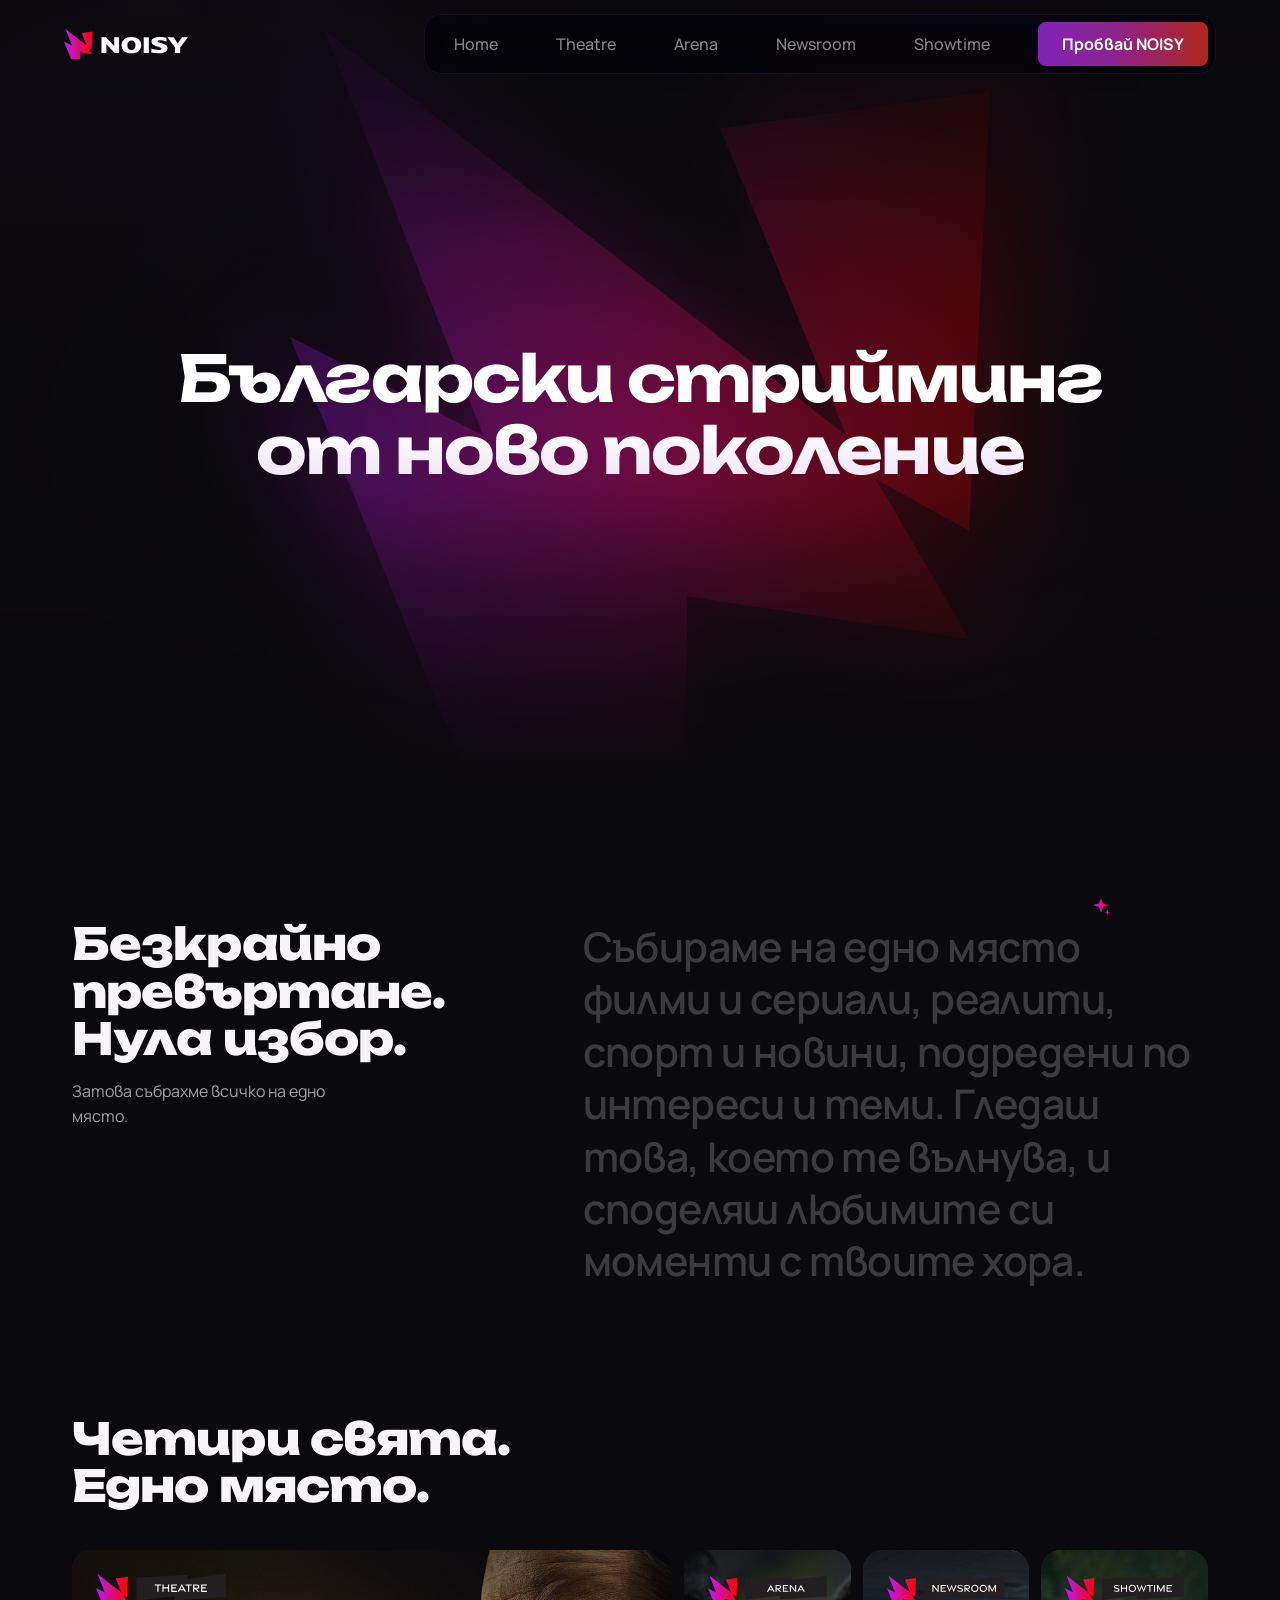
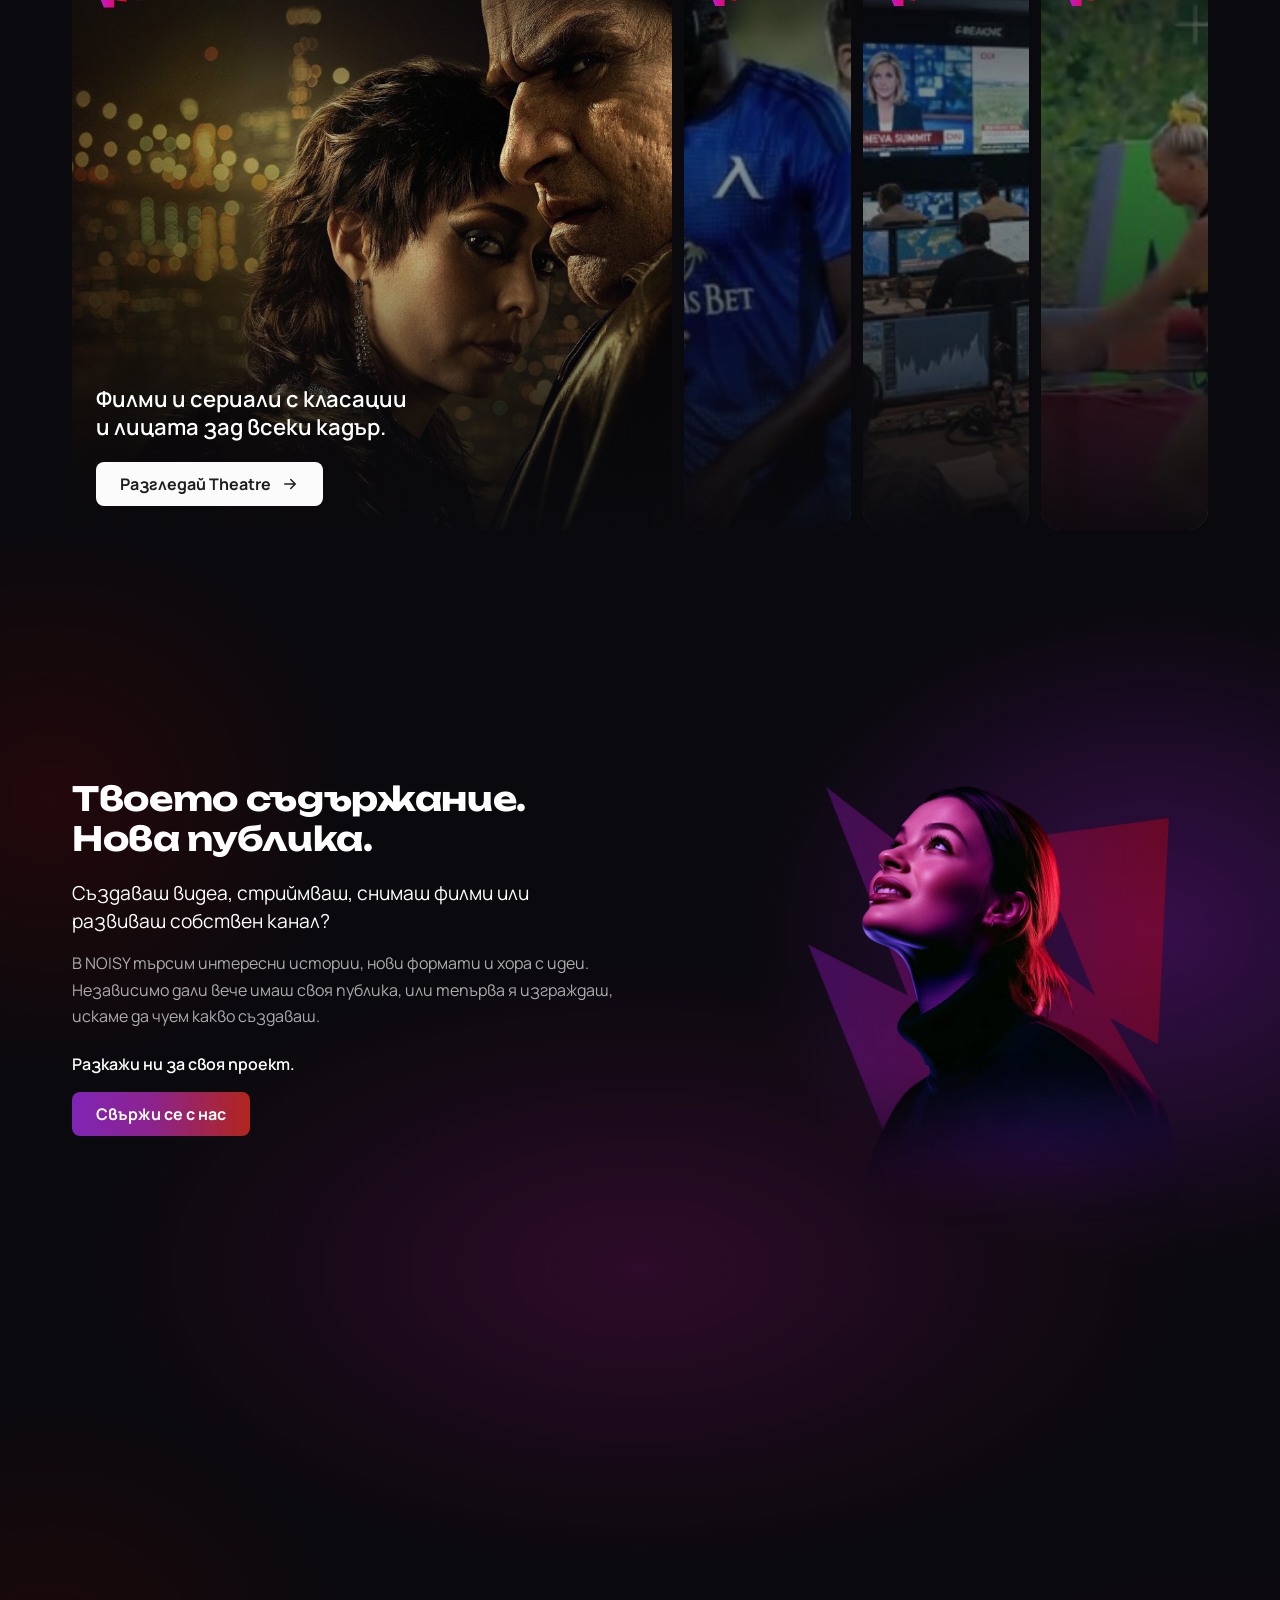
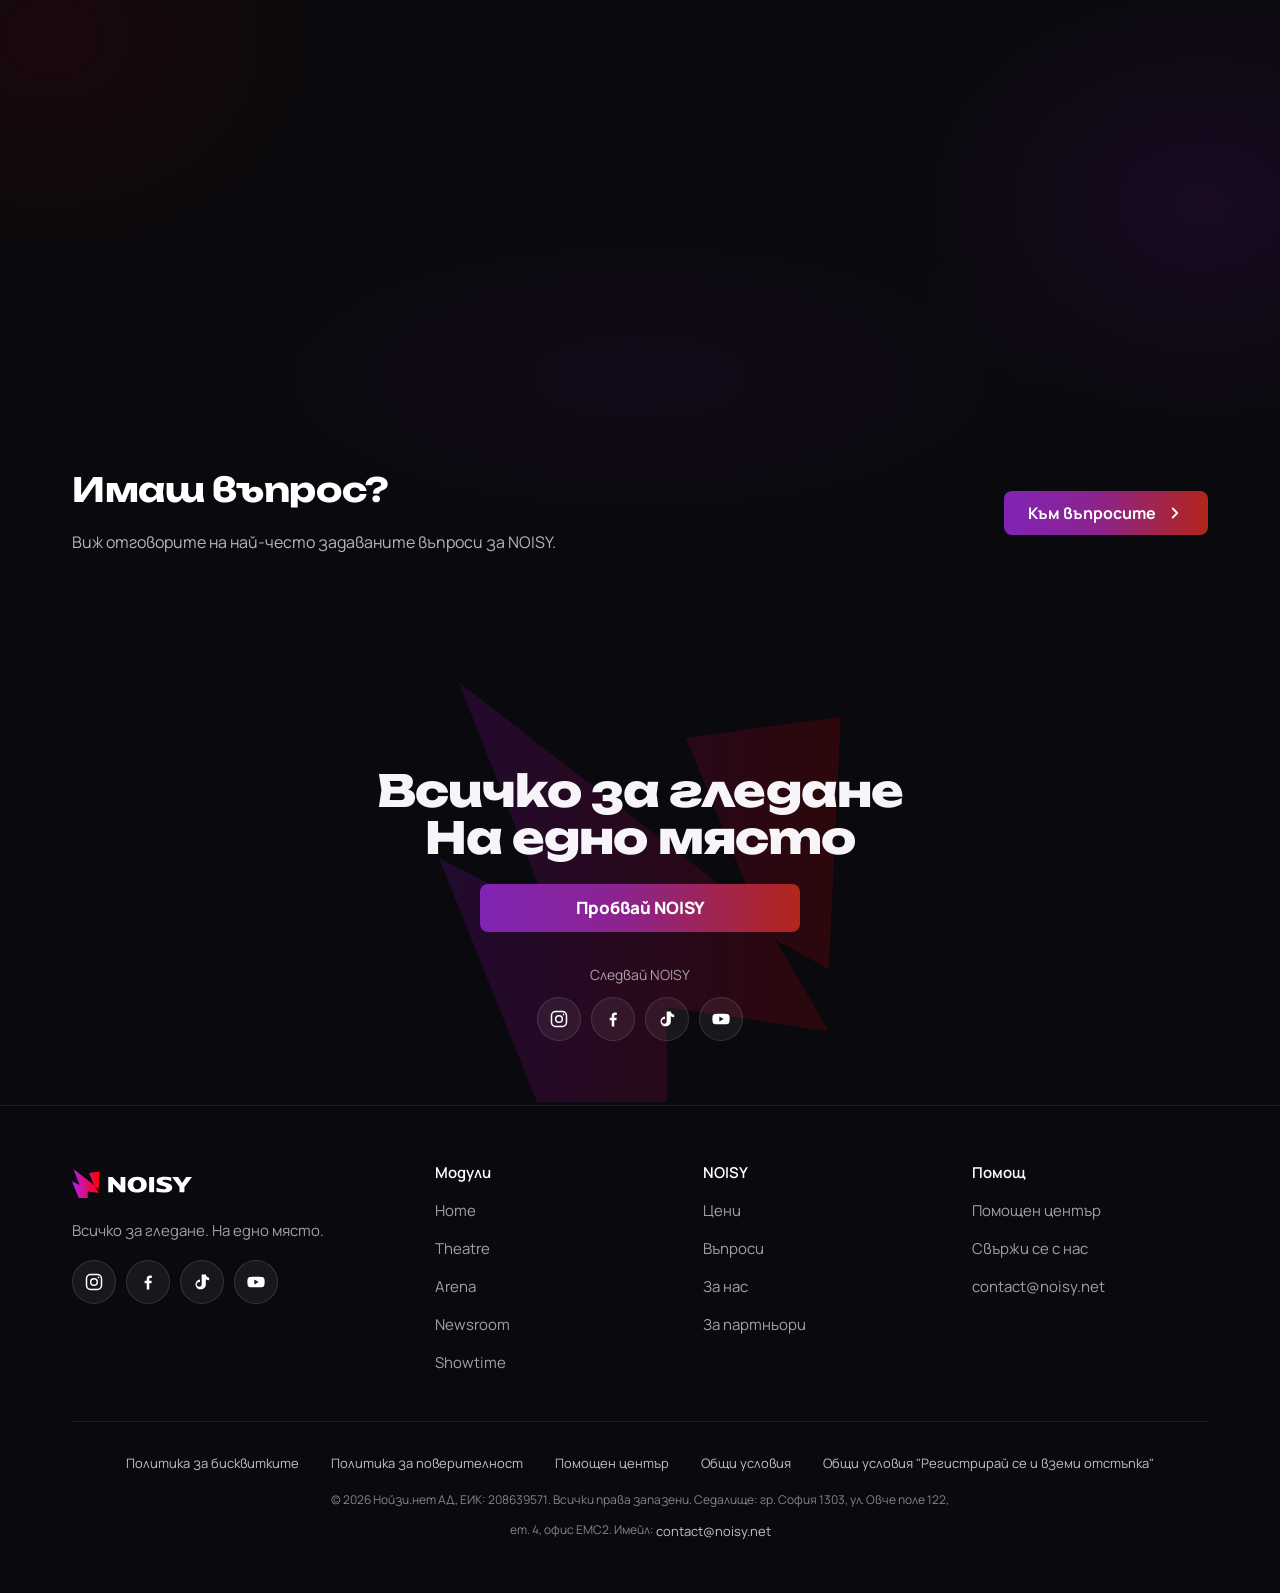
==== about.html @ cf5d12a0 "NOISY v28" ====
<!doctype html>
<html lang="bg">
<head><script>/* ако браузърът не пуска H.264 (напр. Chromium), видеата се зареждат като WebM */(function(){var t=document.createElement('video');if(t.canPlayType('video/mp4; codecs="avc1.42E01E"'))return;var sw=function(u){return typeof u=='string'?u.replace(/\.mp4(\?|#|$)/,'.webm$1'):u};var P=HTMLMediaElement.prototype,d=Object.getOwnPropertyDescriptor(P,'src');Object.defineProperty(P,'src',{get:d.get,set:function(u){d.set.call(this,sw(u))},configurable:true});var sa=Element.prototype.setAttribute;P.setAttribute=function(n,v){return sa.call(this,n,n==='src'?sw(v):v)};function fix(){[].forEach.call(document.querySelectorAll('video[src],video source[src]'),function(x){var s=x.getAttribute('src');if(/\.mp4/.test(s)){sa.call(x,'src',sw(s));var v=x.closest?x.closest('video'):x;if(v){v.load();if(v.autoplay){var p=v.play();if(p&&p.catch)p.catch(function(){})}}}})}document.addEventListener('DOMContentLoaded',fix)})();</script>
<meta charset="utf-8">
<meta name="viewport" content="width=device-width, initial-scale=1, viewport-fit=cover">
<title>За нас · NOISY</title>
<meta name="description" content="NOISY е български стрийминг от ново поколение: филми и сериали, реалити, спорт и новини на едно място.">
<meta name="theme-color" content="#0A090D"><meta name="robots" content="noindex,nofollow">
<meta property="og:title" content="За NOISY"><meta property="og:description" content="Български стрийминг от ново поколение."><meta property="og:image" content="vid/kap.jpg">
<link rel="icon" type="image/svg+xml" href="assets/symbol.svg">
<link rel="preconnect" href="https://fonts.googleapis.com"><link rel="preconnect" href="https://fonts.gstatic.com" crossorigin>
<link href="https://fonts.googleapis.com/css2?family=Manrope:wght@400;500;600;700;800&family=Unbounded:wght@400;500;600;700;800&display=swap" rel="stylesheet">
<link rel="preload" as="image" href="img/hero-bg.jpg">
<link rel="stylesheet" href="site23.css?v=1"><link rel="stylesheet" href="v12.css"><link rel="stylesheet" href="v13.css"><link rel="stylesheet" href="v14.css"><link rel="stylesheet" href="v15.css"><link rel="stylesheet" href="v19.css?v=15"><link rel="stylesheet" href="brand.css?v=18"><link rel="stylesheet" href="v21.css?v=7"><link rel="stylesheet" href="v22.css?v=11"><link rel="stylesheet" href="v23.css?v=24"><link rel="stylesheet" href="about23.css?v=11"><link rel="stylesheet" href="about-flow.css?v=27">
</head>
<body class="clean za">
<script>document.documentElement.classList.add("nonotes")</script>
<div class="progress" id="prog"></div>
<header class="hdr" id="hdr"><div class="w"><a class="logo" href="index.html" aria-label="NOISY"><img src="assets/logo.svg" alt="NOISY" width="100" height="24"></a><nav class="pnav" aria-label="Модули"><a href="index.html">Home</a><a href="theatre.html">Theatre</a><a href="arena.html">Arena</a><a href="f/f-newsroom.html">Newsroom</a><a href="f/f-showtime.html">Showtime</a><a class="btn btn-p pcta" href="index.html#ceni" data-su="">Пробвай NOISY</a></nav><span class="sp"></span><a class="login" href="#">Вход</a><a class="btn btn-p cta" href="index.html#ceni" data-su="">Пробвай NOISY</a></div></header>

<main>
<!-- ===== хиро ===== -->
<section class="za-hero" id="abHero">
 <div class="za-bg" id="abBg" aria-hidden="true"></div>
 <div class="w"><h1 class="za-in">Български стрийминг <br class="za-br">от ново поколение</h1></div>
</section>


<!-- ===== обяснението: болката и решението, после мисията ===== -->
<section class="za-sec za-ex" aria-labelledby="abEx">
 <div class="w">
  <div class="za-top ap"><h2 class="h2" id="abEx">Безкрайно превъртане.<br>Нула избор.</h2><p>Затова събрахме всичко на едно място.</p></div>
  <p class="za-mis-p" id="abMis">Събираме на едно място филми и сериали, реалити, спорт и новини, подредени по интереси и теми. Гледаш това, което те вълнува, и споделяш любимите си моменти с твоите хора.</p>
 </div>
</section>

<!-- ===== четирите свята ===== -->
<section class="za-sec" aria-labelledby="abW">
 <div class="w">
  <div class="za-top ap"><h2 class="h2" id="abW">Четири свята.<br>Едно място.</h2></div>
  <div class="za-wp ap" id="abWp">
   <article class="za-p on"><img class="za-ph" src="img/the-penguin-back.jpg" alt="" loading="lazy" decoding="async"><img class="za-lg" src="assets/Theatre.svg" alt="Theatre" width="234" height="61"><div class="za-pc"><p>Филми и сериали с класации и лицата зад всеки кадър.</p><a class="za-more" href="theatre.html">Разгледай Theatre<span class="za-go"><svg viewBox="0 0 24 24" aria-hidden="true"><path d="M5 12h14M13 6l6 6-6 6"/></svg></span></a></div></article>
   <article class="za-p"><img class="za-ph" src="img/levski-goal.jpg" alt="" loading="lazy" decoding="async"><img class="za-lg" src="assets/Arena.svg" alt="Arena" width="234" height="61"><div class="za-pc"><p>Спорт със статистики на живо, направо в плейъра.</p><a class="za-more" href="arena.html">Разгледай Arena<span class="za-go"><svg viewBox="0 0 24 24" aria-hidden="true"><path d="M5 12h14M13 6l6 6-6 6"/></svg></span></a></div></article>
   <article class="za-p"><img class="za-ph" src="img/nr-1.jpg" alt="" loading="lazy" decoding="async"><img class="za-lg" src="assets/Newsroom.svg" alt="Newsroom" width="234" height="61"><div class="za-pc"><p>Новините на деня в кратки клипове и публицистика по теми.</p><a class="za-more" href="f/f-newsroom.html">Разгледай Newsroom<span class="za-go"><svg viewBox="0 0 24 24" aria-hidden="true"><path d="M5 12h14M13 6l6 6-6 6"/></svg></span></a></div></article>
   <article class="za-p"><img class="za-ph" src="vid/kap.jpg" alt="" loading="lazy" decoding="async"><img class="za-lg" src="assets/Showtime.svg" alt="Showtime" width="234" height="61"><div class="za-pc"><p>Реалити предавания с акцентите от участниците.</p><a class="za-more" href="f/f-showtime.html">Разгледай Showtime<span class="za-go"><svg viewBox="0 0 24 24" aria-hidden="true"><path d="M5 12h14M13 6l6 6-6 6"/></svg></span></a></div></article>
  </div>
 </div>
</section>

<div class="za-flow">
<section class="za-creator" aria-labelledby="abCreator"><div class="w za-creator-in"><div class="za-creator-copy"><h2 id="abCreator" class="h2">Твоето съдържание. Нова публика.</h2><p>Създаваш видеа, стриймваш, снимаш филми или развиваш собствен канал?</p><p>В NOISY търсим интересни истории, нови формати и хора с идеи. Независимо дали вече имаш своя публика, или тепърва я изграждаш, искаме да чуем какво създаваш.</p><p>Разкажи ни за своя проект.</p><a class="za-creator-cta" href="mailto:contact@noisy.net">Свържи се с нас</a></div><div class="za-creator-art"><img src="img/about/creator-cutout.webp" alt="Портрет на жена с поглед нагоре в цветовете на NOISY" width="860" height="1260" loading="lazy"></div></div></section>

<section aria-labelledby="a7k" class="a7-tk">
<div class="w ap"><h2 id="a7k">NOISY използва технологиите на</h2><img alt="MediaHub, mediapress, Enetpulse" height="180" loading="lazy" src="img/about/tech.webp" width="960"/></div>
</section>

<section aria-labelledby="a7l" class="a7-lic">
<div class="a7-w a7-licg">
<div class="ap"><h2 id="a7l">Лицензирано съдържание</h2><p>Изцяло лицензирано съдържание от български и световни продуценти.</p></div>
<img alt="NOVA, bTV, БНТ, MediaZ, Warner Bros. Discovery, A1" class="ap" height="240" loading="lazy" src="img/about/licensed.webp" width="520"/>
</div>
</section>

<section aria-labelledby="about-questions" class="a7-questions"><div class="w"><div><h2 id="about-questions">Имаш въпрос?</h2><p>Виж отговорите на най-често задаваните въпроси за NOISY.</p></div><a class="a7-more" href="faq.html">Към въпросите<svg aria-hidden="true" viewbox="0 0 24 24"><path d="M9 6l6 6-6 6"></path></svg></a></div></section>

</div>
<section class="anchor">
  <div class="end ap za-end"><img class="sig" src="assets/symbol.svg" alt="" aria-hidden="true"><h2 class="h2">Всичко за гледане<br>На едно място</h2><a class="btn btn-p" href="#" data-su="">Пробвай NOISY</a><div class="end-soc"><span>Следвай NOISY</span><div class="f-soc" role="group" aria-label="NOISY в социалните мрежи"><a class="soc" data-social="instagram" href="#" target="_blank" rel="noopener" aria-label="NOISY в Instagram"><svg viewBox="0 0 24 24" fill="none" stroke="currentColor" stroke-width="1.8" aria-hidden="true"><rect x="3" y="3" width="18" height="18" rx="5"/><circle cx="12" cy="12" r="4"/><circle cx="17.5" cy="6.5" r="1" fill="currentColor" stroke="none"/></svg></a><a class="soc" data-social="facebook" href="#" target="_blank" rel="noopener" aria-label="NOISY в Facebook"><svg viewBox="0 0 24 24" fill="currentColor" aria-hidden="true"><path d="M13.5 21v-7.5h2.6l.4-3h-3V8.6c0-.9.3-1.5 1.5-1.5h1.6V4.4c-.3 0-1.2-.1-2.3-.1-2.3 0-3.8 1.4-3.8 3.9v2.3H8v3h2.5V21z"/></svg></a><a class="soc" data-social="tiktok" href="#" target="_blank" rel="noopener" aria-label="NOISY в TikTok"><svg viewBox="0 0 24 24" fill="currentColor" aria-hidden="true"><path d="M16.6 3c.4 2.2 1.8 3.6 4 3.8v3c-1.5 0-2.8-.4-4-1.2v6.3c0 3.4-2.7 5.9-6 5.9a5.9 5.9 0 0 1-1-11.8v3.1a2.9 2.9 0 1 0 2 2.8V3z"/></svg></a><a class="soc" data-social="youtube" href="#" target="_blank" rel="noopener" aria-label="NOISY в YouTube"><svg viewBox="0 0 24 24" fill="currentColor" aria-hidden="true"><path d="M22 8.2a3 3 0 0 0-2.1-2.1C18 5.6 12 5.6 12 5.6s-6 0-7.9.5A3 3 0 0 0 2 8.2 31 31 0 0 0 1.6 12 31 31 0 0 0 2 15.8a3 3 0 0 0 2.1 2.1c1.9.5 7.9.5 7.9.5s6 0 7.9-.5a3 3 0 0 0 2.1-2.1c.3-1.2.4-2.5.4-3.8s-.1-2.6-.4-3.8zM10 15V9l5.2 3z"/></svg></a></div></div></div>
</section>
</main>

<footer class="foot foot22"><div class="w">
 <div class="f-top">
  <div class="f-brand"><a class="f-logo" href="index.html" aria-label="NOISY"><img src="assets/logo.svg" alt="NOISY" width="120" height="29"></a><p>Всичко за гледане. На едно място.</p><div class="f-soc" role="group" aria-label="NOISY в социалните мрежи"><a class="soc" data-social="instagram" href="#" target="_blank" rel="noopener" aria-label="NOISY в Instagram"><svg viewBox="0 0 24 24" fill="none" stroke="currentColor" stroke-width="1.8" aria-hidden="true"><rect x="3" y="3" width="18" height="18" rx="5"/><circle cx="12" cy="12" r="4"/><circle cx="17.5" cy="6.5" r="1" fill="currentColor" stroke="none"/></svg></a><a class="soc" data-social="facebook" href="#" target="_blank" rel="noopener" aria-label="NOISY в Facebook"><svg viewBox="0 0 24 24" fill="currentColor" aria-hidden="true"><path d="M13.5 21v-7.5h2.6l.4-3h-3V8.6c0-.9.3-1.5 1.5-1.5h1.6V4.4c-.3 0-1.2-.1-2.3-.1-2.3 0-3.8 1.4-3.8 3.9v2.3H8v3h2.5V21z"/></svg></a><a class="soc" data-social="tiktok" href="#" target="_blank" rel="noopener" aria-label="NOISY в TikTok"><svg viewBox="0 0 24 24" fill="currentColor" aria-hidden="true"><path d="M16.6 3c.4 2.2 1.8 3.6 4 3.8v3c-1.5 0-2.8-.4-4-1.2v6.3c0 3.4-2.7 5.9-6 5.9a5.9 5.9 0 0 1-1-11.8v3.1a2.9 2.9 0 1 0 2 2.8V3z"/></svg></a><a class="soc" data-social="youtube" href="#" target="_blank" rel="noopener" aria-label="NOISY в YouTube"><svg viewBox="0 0 24 24" fill="currentColor" aria-hidden="true"><path d="M22 8.2a3 3 0 0 0-2.1-2.1C18 5.6 12 5.6 12 5.6s-6 0-7.9.5A3 3 0 0 0 2 8.2 31 31 0 0 0 1.6 12 31 31 0 0 0 2 15.8a3 3 0 0 0 2.1 2.1c1.9.5 7.9.5 7.9.5s6 0 7.9-.5a3 3 0 0 0 2.1-2.1c.3-1.2.4-2.5.4-3.8s-.1-2.6-.4-3.8zM10 15V9l5.2 3z"/></svg></a></div></div>
  <nav class="f-col" aria-label="Модули"><b>Модули</b><a href="index.html">Home</a><a href="theatre.html">Theatre</a><a href="arena.html">Arena</a><a href="f/f-newsroom.html">Newsroom</a><a href="f/f-showtime.html">Showtime</a></nav>
  <nav class="f-col" aria-label="NOISY"><b>NOISY</b><a href="index.html#ceni">Цени</a><a href="index.html#vuprosi">Въпроси</a><a href="about.html" aria-current="page">За нас</a><a href="partnyori.html">За партньори</a></nav>
  <nav class="f-col" aria-label="Помощ"><b>Помощ</b><a href="https://noisy.net/faq" target="_blank" rel="noopener">Помощен център</a><a href="https://noisy.net/contact_us" target="_blank" rel="noopener">Свържи се с нас</a><a href="mailto:contact@noisy.net">contact@noisy.net</a></nav>
 </div>
 <div class="f-legal"><nav aria-label="Правна информация"><a href="https://noisy.net/cookie_policy" target="_blank" rel="noopener">Политика за бисквитките</a><a href="https://noisy.net/privacy_policy" target="_blank" rel="noopener">Политика за поверителност</a><a href="https://noisy.net/faq" target="_blank" rel="noopener">Помощен център</a><a href="https://noisy.net/terms" target="_blank" rel="noopener">Общи условия</a><a href="https://noisy.net/discount_policy" target="_blank" rel="noopener">Общи условия "Регистрирай се и вземи отстъпка"</a></nav>
 <p>© 2026 Нойзи.нет АД, ЕИК: 208639571. Всички права запазени. Седалище: гр. София 1303, ул. Овче поле 122, ет. 4, офис EMC2. Имейл: <a href="mailto:contact@noisy.net">contact@noisy.net</a></p></div>
</div></footer>

<svg width="0" height="0" style="position:absolute"><defs><linearGradient id="gsp" x1="0" x2="1"><stop offset="0" stop-color="#B61DFF"/><stop offset=".45" stop-color="#CE13A8"/><stop offset="1" stop-color="#FF0000"/></linearGradient></defs></svg>

<button class="fab" id="fab" type="button" aria-label="Питай NOISY"><svg viewBox="0 0 24 24"><path d="M12 2l2.2 6.3L20.5 10l-6.3 2.2L12 18.5l-2.2-6.3L3.5 10l6.3-1.7z"/><path d="M19 15l.9 2.1L22 18l-2.1.9L19 21l-.9-2.1L16 18l2.1-.9z"/></svg>Питай NOISY</button>
<div class="bot" id="bot" role="dialog" aria-label="Асистент на NOISY"><header><span class="av"><svg viewBox="0 0 24 24"><path d="M12 2l2.2 6.3L20.5 10l-6.3 2.2L12 18.5l-2.2-6.3L3.5 10l6.3-1.7z"/><path d="M19 15l.9 2.1L22 18l-2.1.9L19 21l-.9-2.1L16 18l2.1-.9z"/></svg></span><div><b>Асистентът на NOISY</b><small>● Отговаря веднага</small></div><button type="button" id="botx" aria-label="Затвори">×</button></header>
 <div class="log" id="blog"></div><div class="sug" id="bsug"></div><form id="bform"><input id="bin" placeholder="Питай каквото искаш" autocomplete="off" aria-label="Въпрос"><button type="submit" aria-label="Изпрати">↑</button></form><p class="note">Мокъп. На живо тук ще е Fin от Intercom.</p></div>
<div class="su" id="su" role="dialog" aria-modal="true" aria-labelledby="suh"><div class="scrim" data-x></div><div class="pn"><i class="grab"></i><button class="x" type="button" data-x aria-label="Затвори">×</button>
 <div class="st1"><h3 id="suh">Започни с NOISY</h3><p class="sp2">Създай профил и разгледай. Абонаментът избираш отделно.</p><p class="plan" id="suplan"></p>
  <button class="ob g" type="button" data-ok>G&nbsp; Продължи с Google</button><button class="ob a" type="button" data-ok> Продължи с Apple</button>
  <p class="or">или с имейл</p><form id="suf"><input type="email" placeholder="имейл" autocomplete="email" aria-label="Имейл" required><button type="submit">Напред</button></form>
  <div class="tr"><span>Без карта</span><span>Спираш с един бутон</span><span>Плащаш, само ако решиш</span></div></div>
 <div class="ok"><div style="font-size:44px">🎬</div><b>Следващата стъпка е приложението</b><p>Мокъп: тук човекът влиза в приложението.</p><a class="btn btn-p" href="#" data-x>Към NOISY</a></div></div></div>
<script>
/* ===== v10 · всеки „Пробвай безплатно“ / „Избери“ отваря листа; планът се помни ===== */
(function(){const su=document.getElementById('su'),pl=document.getElementById('suplan');let last=null;
 function open(plan,from){last=from;su.classList.remove('done');pl.classList.toggle('on',!!plan);pl.textContent=plan?'Избран план: '+plan+'. Плащаш едва след като пробваш.':'';su.classList.add('on');document.body.style.overflow='hidden';setTimeout(()=>su.querySelector('.ob.g').focus({preventScroll:true}),350)}
 function close(){su.classList.remove('on');document.body.style.overflow='';if(last)last.focus({preventScroll:true})}
 document.addEventListener('click',e=>{const a=e.target.closest('[data-su]');if(!a)return;e.preventDefault();open(a.dataset.su||'',a)});
 su.addEventListener('click',e=>{if(e.target.closest('[data-x]')){e.preventDefault();close()}if(e.target.closest('[data-ok]'))su.classList.add('done')});
 document.getElementById('suf').addEventListener('submit',e=>{e.preventDefault();su.classList.add('done')});
 addEventListener('keydown',e=>{if(e.key==='Escape'&&su.classList.contains('on'))close()});
 window.openSignup=open;})();
</script>
<script>document.querySelectorAll(".login").forEach(a=>a.addEventListener("click",e=>{e.preventDefault();window.openSignup("",a)}));document.querySelectorAll("[data-assistant]").forEach(a=>a.addEventListener("click",e=>{e.preventDefault();document.getElementById("fab").click()}));</script>
<script>/* ===== v9 · асистентът: бутонът излиза след хирото; отговорите са от проверените факти (ЧЗВ) ===== */
(function(){const fab=document.getElementById('fab'),bot=document.getElementById('bot'),log=document.getElementById('blog'),sug=document.getElementById('bsug'),form=document.getElementById('bform'),inp=document.getElementById('bin');
 new IntersectionObserver(es=>es.forEach(e=>fab.classList.toggle('on',!e.isIntersecting)),{threshold:0}).observe(document.getElementById('abHero'));
 const A=[
  [/довечера|какво да гледам|препоръч|гледам/i,'Ако искаш нещо за довечера:','showtime'],
  [/цен|струва|колко|евр|€|плащ/i,'Solo е 14,90 € на месец. Together е 24,90 € за до петима, тоест 4,98 € на човек. За 3 месеца е с 10% по-малко, за 12 месеца с 15%.'],
  [/приятел|семейств|петима|делим/i,'Избираш Together и каниш до четирима след плащането. Плаща един, всеки има свой профил и свой списък.'],
  [/телевиз|tv|лаптоп|телефон|устройств/i,'Web версията е достъпна в noisy.net. Приложенията за iPhone, Android и Smart TV са обозначени като „Очаквай скоро“.'],
  [/спр|откаж|абонамент|прекрат/i,'Спираш с един бутон в профила, без обаждания и имейли. За платените планове има 14 дни гаранция.'],
  [/реклам/i,'Няма реклами. Нито преди, нито по време на гледането.'],
  [/мач|спорт|левски|arena|футбол/i,'Мачовете са в Arena: на живо, със статистиката и ивентите до мача. Премиум спортът е добавка към плана.'],
  [/безплат|карта/i,'Регистрацията е отделна от абонамента. Разглеждаш преди да избереш план. Няма постоянен безплатен план.'],
  [/изреж|сподел|клип|момент|share/i,'Натискаш ивента от епизода, изрязваш откъс до 20 секунди, слагаш стикер и го пращаш в Instagram, WhatsApp или групата.']];
 const S=['Какво да гледам довечера?','Колко струва с приятели?','Къде мога да гледам?','Как да спра абонамента?','Има ли мачове на живо?'];
 function add(cls,html){const d=document.createElement('div');d.className=cls;d.innerHTML=html;log.appendChild(d);log.scrollTop=log.scrollHeight;return d}
 function answer(q){add('q',q.replace(/</g,'&lt;'));const dots=add('dots','<i></i><i></i><i></i>');
  const hit=A.find(a=>a[0].test(q));setTimeout(()=>{dots.remove();
   if(hit&&hit[2]==='showtime'){const a=add('a',hit[1]+'<div class="rec" data-go="showtime"><img src="vid/kap.jpg" alt=""><div><b>Игри на волята</b><small>Капитанската битка от снощи · 31:05</small></div></div><div class="rec" data-go="theatre"><img src="img/the-penguin-poster.jpg" alt=""><div><b>Пингвинът</b><small>HBO · Нов епизод</small></div></div>')}
   else add('a',hit?hit[1]:'Мога да помогна с цените, устройствата, съдържанието и споделянето. Пробвай някой от въпросите отдолу.')},900)}
 sug.innerHTML=S.map(x=>'<button type="button">'+x+'</button>').join('');
 sug.addEventListener('click',e=>{const b=e.target.closest('button');if(b)answer(b.textContent)});
 form.addEventListener('submit',e=>{e.preventDefault();const v=inp.value.trim();if(!v)return;inp.value='';answer(v)});
 log.addEventListener('click',e=>{const r=e.target.closest('[data-go]');if(!r)return;location.href={showtime:'f/f-showtime.html',theatre:'theatre.html'}[r.dataset.go]||'index.html'});
 let first=true;fab.addEventListener('click',()=>{bot.classList.toggle('on');if(first){first=false;add('a','Здрасти! Аз съм асистентът на NOISY. Питай ме за цени, какво да гледаш или как да пратиш момент на приятели.')}setTimeout(()=>inp.focus({preventScroll:true}),300)});
 document.getElementById('botx').addEventListener('click',()=>bot.classList.remove('on'));
 addEventListener('keydown',e=>{if(e.key==='Escape')bot.classList.remove('on')});})();

</script>
<script>
/* ===== „За нас“: хедърът и лентата отгоре, плавното появяване, думите на мисията, фонът на хирото ===== */
(function(){var hdr=document.getElementById('hdr'),prog=document.getElementById('prog'),bg=document.getElementById('abBg'),mis=document.getElementById('abMis');
 var reduce=matchMedia('(prefers-reduced-motion: reduce)').matches;
 mis.innerHTML=mis.textContent.split(' ').map(function(w){return '<span class="za-wd">'+w+'</span>'}).join(' ');
 var wds=[].slice.call(mis.querySelectorAll('.za-wd'));
 var raf=0;function upd(){raf=0;var y=scrollY,h=document.documentElement.scrollHeight-innerHeight;
  prog.style.transform='scaleX('+(h>0?y/h:0)+')';prog.classList.toggle('on',y>60);hdr.classList.toggle('solid',y>20);
  if(!reduce&&y<innerHeight*1.2)bg.style.transform='translate3d(0,'+(y*.25)+'px,0)';
  var r=mis.getBoundingClientRect(),vh=innerHeight,a=vh*.85,b=vh*.4,t=Math.min(1,Math.max(0,(a-r.top)/(a-b+r.height*.6)));
  var n=wds.length,on=t*(n+4);for(var i=0;i<n;i++)wds[i].style.setProperty('--o',reduce?1:Math.min(1,Math.max(.2,.2+.8*(on-i)/4)).toFixed(3))}
 addEventListener('scroll',function(){if(!raf)raf=requestAnimationFrame(upd)},{passive:true});addEventListener('resize',upd);upd();
 var els=[].slice.call(document.querySelectorAll('.ap'));
 if(!('IntersectionObserver' in window)||reduce){els.forEach(function(e){e.classList.add('in')})}
 else{var io=new IntersectionObserver(function(es){es.forEach(function(e){if(e.isIntersecting){e.target.classList.add('in');io.unobserve(e.target)}})},{threshold:.12,rootMargin:'0px 0px -8% 0px'});els.forEach(function(e){io.observe(e)})}
 /* четирите свята: панелът, върху който сочиш, се разгръща */
 var ps=[].slice.call(document.querySelectorAll('.za-p'));
 ps.forEach(function(p){function on(){ps.forEach(function(q){q.classList.toggle('on',q===p)})}p.addEventListener('mouseenter',on);p.addEventListener('focusin',on);p.addEventListener('click',on)});
 /* социалните мрежи и магазините: истинските адреси още ги няма */
 [].forEach.call(document.querySelectorAll('[data-store],[data-social]'),function(a){a.removeAttribute('target');a.addEventListener('click',function(e){e.preventDefault()})});
})();
</script>
<nav class="mobile-worlds" aria-label="Световете на NOISY"><a href="theatre.html">Theatre</a><a href="f/f-showtime.html">Showtime</a><a href="arena.html">Arena</a><a href="f/f-newsroom.html">Newsroom</a></nav>
</body>
</html>
---- site23.css ----
/* Общите стилове на главната v23 (копие на вградения <style> от index.html) за подстраниците. Генерира се от _tools/build-about.py. */

/* NOISY v8 · по целия разговор от 05.10 + бележките на Коста от вечерта. Мобилно първо.
   Горе е съдържанието: интро → хиро (Apple галерията се подава отдолу) → телевизорът → плаващите клипове (като Netflix Ads)
   → функциите (Apple „Get the highlights“ с видео и истинските екрани от Figma) → споделяне → Showtime → рийлове скоро
   → цени → устройства → ЧЗВ → футър. Кадрите са за вътрешен мокъп (img/SOURCES.md, vid/SOURCES.md). */
:root{
  --bg:#0A090D;--bg2:#101016;--card:#18171E;--card2:#232229;
  --ink:#F7F5FA;--mute:rgba(247,245,250,.68);--dim:rgba(247,245,250,.46);--line:rgba(255,255,255,.1);--line2:rgba(255,255,255,.2);
  --magenta:#CE13A8;--red:#FF0000;
  --spectrum:linear-gradient(90deg,#B61DFF 0%,#CE13A8 33%,#FF0000 100%);
  --ease:cubic-bezier(.4,0,.6,1);--out:cubic-bezier(.2,.7,.2,1);
  --g:16px;
  color-scheme:dark;
}
@media (min-width:768px){:root{--g:32px}}
*{box-sizing:border-box}
html{-webkit-text-size-adjust:100%;scroll-behavior:smooth;overflow-x:clip}
body{margin:0;background:var(--bg);color:var(--ink);font-family:Manrope,system-ui,-apple-system,sans-serif;font-size:17px;line-height:1.5;overflow-x:clip;-webkit-font-smoothing:antialiased}
a{color:inherit;text-decoration:none}
button{font:inherit;color:inherit}
img,video{display:block;max-width:100%}
.num{font-family:Unbounded,Manrope,sans-serif;font-weight:700;font-variant-numeric:tabular-nums}
.w{max-width:1200px;margin:0 auto;padding:0 var(--g)}
:focus-visible{outline:2px solid #fff;outline-offset:3px;border-radius:8px}
.btn{display:inline-flex;align-items:center;justify-content:center;gap:8px;min-height:48px;padding:0 24px;border-radius:980px;border:0;cursor:pointer;font-weight:800;font-size:17px;white-space:nowrap;transition:transform .3s var(--ease),box-shadow .3s var(--ease),background .3s var(--ease)}
.btn-p{background:var(--spectrum);color:#fff}
.btn-p:hover{transform:translateY(-1px);box-shadow:0 12px 36px rgba(206,19,168,.4)}
.btn-s{background:rgba(255,255,255,.08);box-shadow:inset 0 0 0 1px var(--line2)}
.btn-s:hover{background:rgba(255,255,255,.14)}
.chip{display:inline-flex;align-items:center;gap:6px;height:28px;padding:0 11px;border-radius:980px;background:rgba(10,9,13,.62);font-size:12px;font-weight:700;white-space:nowrap;backdrop-filter:blur(12px);-webkit-backdrop-filter:blur(12px);box-shadow:inset 0 0 0 1px rgba(255,255,255,.14)}
.chip.live{background:var(--red);box-shadow:none}
.chip.free{background:#1F7A4D;box-shadow:none}
.chip.live::before{content:"";width:6px;height:6px;border-radius:50%;background:#fff;animation:pulse 1.6s var(--ease) infinite}
@keyframes pulse{50%{opacity:.3}}
.anchor{position:relative}
.sec{padding:88px 0 0}
@media (min-width:1024px){.sec{padding:128px 0 0}}
.kick{font-size:14px;font-weight:700;color:var(--mute);margin:0 0 10px}
.h2{font-size:32px;line-height:1.08;letter-spacing:-.02em;font-weight:800;margin:0}
.lead{font-size:17px;color:var(--mute);margin:12px 0 0;max-width:46ch}
@media (min-width:1024px){.h2{font-size:53px}.lead{font-size:19px}}
/* появяване при скрол (Лили: scroll-triggered reveals) */
/* появяване при скрол (Лили: scroll-triggered reveals). Мазно като Apple: дълга крива, малко движение, леко размазване, елементите влизат един след друг */
:root{--rev:cubic-bezier(.16,1,.3,1)}
.rv,.rvk > *{opacity:0;transform:translate3d(0,36px,0) scale(.985);filter:blur(6px);transition:opacity 1.1s var(--rev),transform 1.2s var(--rev),filter 1.1s var(--rev);transition-delay:calc(var(--d,0) * 1ms);will-change:opacity,transform}
.rv.in,.rvk.in > *{opacity:1;transform:none;filter:none}
.rv.d1{--d:90}.rv.d2{--d:180}.rv.d3{--d:270}
.rvk.in > :nth-child(2){--d:80}.rvk.in > :nth-child(3){--d:160}.rvk.in > :nth-child(4){--d:240}.rvk.in > :nth-child(5){--d:320}.rvk.in > :nth-child(6){--d:400}.rvk.in > :nth-child(7){--d:480}
/* телевизорът и каруселът се „отварят“ при влизане */
.grow{transform:scale(.92);opacity:.4;border-radius:28px;transition:transform 1.3s var(--rev),opacity 1s var(--rev)}
.grow.in{transform:none;opacity:1}
/* хирото леко се отдалечава, докато скролваш (само transform, без да тежи) */
.hin{transform:translate3d(0,calc(var(--hp,0) * -60px),0);opacity:calc(1 - var(--hp,0) * 1.2)}

/* ===== v9 · съобщения от групата, които изскачат отдясно (идеята от v5), по едно при влизане в секция ===== */
.toast{position:fixed;right:12px;bottom:92px;z-index:55;width:min(270px,calc(100vw - 96px));display:flex;gap:10px;align-items:flex-start;padding:10px 12px;border-radius:18px;background:rgba(20,20,24,.94);backdrop-filter:blur(14px);-webkit-backdrop-filter:blur(14px);box-shadow:0 14px 40px rgba(0,0,0,.55),inset 0 0 0 1px rgba(255,255,255,.1);transform:translateX(120%);opacity:0;transition:transform .6s cubic-bezier(.16,1,.3,1),opacity .4s;cursor:pointer}
.toast.on{transform:none;opacity:1}
.toast i{flex:none;width:34px;height:34px;border-radius:50%;display:grid;place-items:center;font-style:normal;font-size:16px;background:linear-gradient(135deg,#F58529,#DD2A7B,#8134AF)}
.toast b{display:block;font-size:12px;color:var(--mute)}
.toast span{display:block;font-size:14px;line-height:1.35}
.toast small{display:block;margin-top:2px;font-size:10px;color:var(--dim)}
@media (min-width:1024px){.toast{right:24px;bottom:110px;width:300px}}
/* ===== v9 · асистентът (мокъп на Fin от Intercom, отговорите са от ЧЗВ) ===== */
.fab{position:fixed;right:12px;bottom:16px;z-index:56;display:flex;align-items:center;gap:8px;height:52px;padding:0 18px 0 14px;border:0;border-radius:980px;background:#fff;color:#0A090D;font:inherit;font-size:14px;font-weight:800;box-shadow:0 12px 30px rgba(0,0,0,.45);cursor:pointer;transform:translateY(140%);transition:transform .5s cubic-bezier(.16,1,.3,1)}
.fab.on{transform:none}
.fab svg{width:22px;height:22px;fill:url(#gsp)}
.bot{position:fixed;right:12px;bottom:80px;z-index:57;width:min(380px,calc(100vw - 24px));height:min(560px,calc(100svh - 120px));display:flex;flex-direction:column;border-radius:22px;background:#15141A;box-shadow:0 30px 80px rgba(0,0,0,.6),inset 0 0 0 1px rgba(255,255,255,.1);overflow:hidden;transform:translateY(20px) scale(.96);transform-origin:100% 100%;opacity:0;pointer-events:none;transition:transform .45s cubic-bezier(.16,1,.3,1),opacity .3s}
.bot.on{transform:none;opacity:1;pointer-events:auto}
.bot header{display:flex;align-items:center;gap:10px;padding:14px 14px 12px;border-bottom:1px solid var(--line)}
.bot header .av{width:36px;height:36px;border-radius:50%;display:grid;place-items:center;background:var(--spectrum)}
.bot header .av svg{width:20px;height:20px;fill:#fff}
.bot header b{display:block;font-size:15px}.bot header small{font-size:12px;color:#7CFF9B}
.bot header button{margin-left:auto;appearance:none;border:0;width:44px;height:44px;border-radius:50%;background:rgba(255,255,255,.08);color:#fff;font-size:20px;cursor:pointer}
.bot .log{flex:1;overflow-y:auto;padding:14px;display:flex;flex-direction:column;gap:10px;overscroll-behavior:contain}
.bot .q,.bot .a{max-width:86%;padding:10px 14px;border-radius:18px;font-size:14px;line-height:1.45;animation:inUp .35s var(--out) both}
.bot .a{align-self:flex-start;background:#24232B}
.bot .q{align-self:flex-end;background:#3797F0}
.bot .a .rec{display:flex;gap:10px;align-items:center;margin-top:8px;padding:8px;border-radius:12px;background:#15141A;cursor:pointer}
.bot .a .rec img{width:56px;height:78px;border-radius:8px;object-fit:cover}
.bot .a .rec b{display:block;font-size:14px}.bot .a .rec small{font-size:12px;color:var(--mute)}
.bot .dots{align-self:flex-start;display:flex;gap:4px;padding:14px;border-radius:18px;background:#24232B}
.bot .dots i{width:7px;height:7px;border-radius:50%;background:rgba(255,255,255,.6);animation:dot 1s infinite}
.bot .dots i:nth-child(2){animation-delay:.15s}.bot .dots i:nth-child(3){animation-delay:.3s}
@keyframes dot{50%{transform:translateY(-4px);opacity:.4}}
.bot .sug{display:flex;gap:6px;overflow-x:auto;scrollbar-width:none;padding:0 14px 10px}
.bot .sug::-webkit-scrollbar{display:none}
.bot .sug button{flex:none;appearance:none;border:0;font:inherit;font-size:13px;font-weight:700;min-height:40px;padding:0 14px;border-radius:980px;background:rgba(255,255,255,.08);color:#fff;cursor:pointer;white-space:nowrap}
.bot form{display:flex;gap:8px;padding:10px 14px 14px;border-top:1px solid var(--line)}
.bot input{flex:1;min-width:0;height:44px;padding:0 14px;border-radius:980px;border:1px solid var(--line2);background:#0F0E13;color:#fff;font:inherit;font-size:16px}
.bot form button{appearance:none;border:0;width:44px;height:44px;border-radius:50%;background:var(--spectrum);color:#fff;font-size:18px;cursor:pointer}
.bot .note{padding:0 14px 8px;font-size:10px;color:var(--dim)}
/* ===== прогрес бар (Боби) ===== */
.progress{position:fixed;left:0;top:0;height:3px;width:100%;z-index:70;transform-origin:0 50%;transform:scaleX(0);background:var(--spectrum);opacity:0;transition:opacity .4s var(--ease)}
.progress.on{opacity:1}

/* ===== хедър: бутонът се качва тук при скрол ===== */
.hdr{position:sticky;top:0;z-index:50;transition:background .35s var(--ease),box-shadow .35s var(--ease)}
.hdr.solid{background:rgba(10,9,13,.86);backdrop-filter:blur(16px);-webkit-backdrop-filter:blur(16px);box-shadow:0 1px 0 var(--line)}
.hdr .w{display:flex;align-items:center;gap:20px;height:60px}
.hdr .logo img{height:24px;width:auto}
.hdr nav{display:none;gap:22px;font-size:14px;color:var(--mute)}
.hdr nav a{display:inline-flex;align-items:center;min-height:44px}
.hdr nav a:hover{color:var(--ink)}
.hdr .sp{flex:1}
.hdr .login{font-size:14px;font-weight:700;color:var(--mute);display:inline-flex;align-items:center;min-height:44px;padding:0 6px}
.hdr .cta{min-height:44px;height:44px;padding:0;max-width:0;overflow:hidden;font-size:14px;opacity:0;visibility:hidden;border:0;transform:translateY(-6px);pointer-events:none;transition:opacity .35s var(--ease),transform .35s var(--ease),max-width .45s var(--ease),padding .45s var(--ease),visibility 0s .45s}
.hdr.cta-on .cta{opacity:1;visibility:visible;transform:none;pointer-events:auto;max-width:220px;padding:0 16px;transition-delay:0s}
@media (min-width:1024px){.hdr nav{display:flex}.hdr .w{height:72px}}


/* ===== прогрес бар (Боби) ===== */
.progress{position:fixed;left:0;top:0;height:3px;width:100%;z-index:70;transform-origin:0 50%;transform:scaleX(0);background:var(--spectrum);opacity:0;transition:opacity .4s var(--ease)}
.progress.on{opacity:1}
/* ===== хедър: бутонът се качва тук при скрол ===== */
.hdr{position:sticky;top:0;z-index:50;transition:background .35s var(--ease),box-shadow .35s var(--ease)}
.hdr.solid{background:rgba(10,9,13,.86);backdrop-filter:blur(16px);-webkit-backdrop-filter:blur(16px);box-shadow:0 1px 0 var(--line)}
.hdr .w{display:flex;align-items:center;gap:20px;height:60px}
.hdr .logo img{height:24px;width:auto}
.hdr nav{display:none;gap:22px;font-size:14px;color:var(--mute)}
.hdr nav a{display:inline-flex;align-items:center;min-height:44px}
.hdr nav a:hover{color:var(--ink)}
.hdr .sp{flex:1}
.hdr .login{font-size:14px;font-weight:700;color:var(--mute);display:inline-flex;align-items:center;min-height:44px;padding:0 6px}
.hdr .cta{min-height:44px;height:44px;padding:0 16px;font-size:14px;opacity:0;transform:translateY(-6px);pointer-events:none;transition:opacity .35s var(--ease),transform .35s var(--ease)}
.hdr.cta-on .cta{opacity:1;transform:none;pointer-events:auto}
@media (min-width:1024px){.hdr nav{display:flex}.hdr .w{height:72px}}

/* ===== 1 · ХИРО: без лого, без видео. Отдолу се подава телевизорът (~20% от екрана на телефона) ===== */
.hero{position:relative;text-align:center;padding:16px 0 8px;isolation:isolate;min-height:calc(80svh - 96px);display:flex;flex-direction:column;justify-content:center;overflow:hidden}
.hero .glow{position:absolute;inset:-10% -20% auto;height:640px;z-index:-1;filter:blur(80px);opacity:.7;background:radial-gradient(40% 50% at 30% 40%,rgba(206,19,168,.55),transparent 70%),radial-gradient(40% 50% at 70% 45%,rgba(160,10,50,.55),transparent 70%)}
.hero .adtag{display:none;margin:0 auto 16px}
.hero[data-from] .adtag{display:inline-flex}
.hero h1{font-size:38px;line-height:1.08;letter-spacing:-.025em;font-weight:800;margin:0 auto;max-width:none;text-wrap:balance}
.hero .sub{font-size:17px;color:rgba(247,245,250,.8);margin:16px auto 0;max-width:33ch}
.hero .ctas{display:flex;flex-direction:column;align-items:center;gap:10px;margin-top:28px}
.hero .ctas .btn{width:100%;max-width:320px}
.hero .fine{font-size:14px;color:var(--mute)}
@media (min-width:1024px){.hero{min-height:calc(74svh - 72px);padding-top:40px}.hero h1{font-size:80px;max-width:13ch}.hero .sub{font-size:21px;max-width:44ch}.hero .ctas{flex-direction:row;justify-content:center}.hero .ctas .btn{width:auto}}

/* ===== 2 · ТЕЛЕВИЗОРЪТ (от v5): табовете с розовите точки, всяка плочка се пуска ===== */
.mods{padding-top:8px}
.mods #frame{margin-top:12px!important}
/* ===== v5 · интерактивният телевизор: истински екрани, преглед 12 сек, после „Продължи да гледаш“ ===== */
#frame{position:relative}
#frame .tv{aspect-ratio:16/9;border:6px solid #26252B;border-radius:18px;transform:none!important;transition:none}
.tvui{position:absolute;inset:0;display:flex;flex-direction:column;background:#0B0A0F;text-align:left}
.tbar{display:flex;align-items:center;gap:22px;height:64px;padding:0 26px;flex:none}
.tbar img{height:22px;width:auto}
.tbar nav{display:flex;gap:6px}
.tbar nav button{appearance:none;border:0;background:none;color:var(--mute);font-size:17px;font-weight:600;padding:9px 16px;border-radius:980px;cursor:pointer;position:relative;transition:background .3s var(--ease),color .3s var(--ease)}
.tbar nav button:hover{color:#fff;background:rgba(255,255,255,.08)}
.tbar nav button.on{color:#fff;background:rgba(255,255,255,.16)}
.tbar nav button i{position:absolute;right:6px;top:6px;width:7px;height:7px;border-radius:50%;background:var(--magenta);box-shadow:0 0 0 0 rgba(206,19,168,.7);animation:ping 1.8s infinite}
.tbar nav button.on i{display:none}
@keyframes ping{0%{box-shadow:0 0 0 0 rgba(206,19,168,.7)}70%{box-shadow:0 0 0 10px rgba(206,19,168,0)}100%{box-shadow:0 0 0 0 rgba(206,19,168,0)}}
.tsp{flex:1}.ttime{font-weight:700;font-size:17px}
.tscreens{position:relative;flex:1;overflow:hidden}
.tscr{position:absolute;inset:0;padding:0 20px 18px;display:flex;flex-direction:column;gap:14px;opacity:0;transform:translateX(24px);transition:opacity .45s var(--ease),transform .55s var(--out);pointer-events:none;overflow:hidden}
.tscr.on{opacity:1;transform:none;pointer-events:auto}
.tban{position:relative;flex:0 0 52%;border-radius:14px;overflow:hidden;isolation:isolate;cursor:pointer}
.tban video,.tban img{position:absolute;inset:0;width:100%;height:100%;object-fit:cover;z-index:-2}
.tban video{transform:scale(1.14);transform-origin:20% 80%}
.tban::after{content:"";position:absolute;inset:0;z-index:-1;background:linear-gradient(90deg,rgba(11,10,15,.92) 0%,rgba(11,10,15,.45) 42%,transparent 70%)}
.tbc{position:absolute;left:28px;bottom:26px}
.tbc .chip{height:26px;font-size:12px}
.tbc h3{font-size:40px;line-height:1.05;margin:12px 0 4px;letter-spacing:-.02em}
.tbc p{font-size:14px;color:var(--mute);margin:0}
.tbb{display:flex;gap:8px;margin-top:16px}
.tbb span{font-size:14px;font-weight:800;padding:10px 18px;border-radius:980px}
.tbb .b1{background:#fff;color:#0A090D;position:relative}
.tbb .b2{background:rgba(255,255,255,.16)}
.pulse{animation:glow 1.6s var(--ease) infinite}
@keyframes glow{0%,100%{box-shadow:0 0 0 0 rgba(255,255,255,.6)}50%{box-shadow:0 0 0 10px rgba(255,255,255,0)}}
.trow small{display:block;font-size:14px;font-weight:700;color:var(--mute);margin:0 0 8px}
.tcards{display:grid;grid-template-columns:repeat(5,minmax(0,1fr));gap:10px}
.tcards.p8{grid-template-columns:repeat(8,minmax(0,1fr))}
.tcards.v6{grid-template-columns:repeat(6,minmax(0,1fr))}
.tc{position:relative;aspect-ratio:16/9;border-radius:9px;overflow:hidden;cursor:pointer;background:#1a1920 center/cover no-repeat;transition:transform .3s var(--out),box-shadow .3s var(--ease)}
.tc:hover{transform:scale(1.05);box-shadow:0 0 0 2px #fff,0 12px 30px rgba(0,0,0,.5);z-index:2}
.tc.p{aspect-ratio:2/3}.tc.v{aspect-ratio:9/14}
.tc b{position:absolute;left:0;bottom:0;height:4px;background:var(--magenta)}
.tc em{position:absolute;right:6px;bottom:6px;font-style:normal;font-size:12px;font-weight:800;background:rgba(0,0,0,.65);padding:3px 7px;border-radius:6px}
.tc span{position:absolute;left:8px;bottom:8px;right:8px;font-size:12px;font-weight:700;text-shadow:0 2px 8px rgba(0,0,0,.9)}
.tc.v::after,.tc.p::after{content:"";position:absolute;inset:0;background:linear-gradient(transparent 55%,rgba(0,0,0,.75))}
.tc.v span,.tc.p span{z-index:1}
.tc.hot{box-shadow:0 0 0 3px var(--magenta);animation:hot 1.5s var(--ease) infinite}
@keyframes hot{50%{box-shadow:0 0 0 3px var(--magenta),0 0 26px 6px rgba(206,19,168,.55)}}
/* Arena */
.tarena{flex:1;display:grid;grid-template-columns:minmax(0,1fr) 300px;gap:14px;min-height:0}
.tarena .tban{flex:none;height:100%}
.tside{border-radius:14px;background:#15141B;padding:18px;display:flex;flex-direction:column;gap:12px;font-size:12px}
.tside .sc{display:flex;justify-content:space-between;align-items:center;font-weight:700;font-size:14px}
.tside .num{font-size:40px}
.tside .stat{font-size:12px}
.tside .ev{font-size:12px}
.tside .next{margin-top:auto;display:grid;grid-template-columns:1fr 1fr;gap:8px}
/* Newsroom */
.tnews{flex:1;display:grid;grid-template-columns:1.25fr 1fr;gap:14px;min-height:0}
.tnews .tban{flex:none;height:100%}
.tlist{display:flex;flex-direction:column;gap:8px}
.tli{display:flex;gap:12px;align-items:center;padding:12px;border-radius:12px;background:#15141B;cursor:pointer;transition:background .3s}
.tli:hover{background:#201F27}
.tli svg{width:40px;height:40px;flex:none}
.tli b{display:block;font-size:14px}.tli small{font-size:12px;color:var(--mute)}
/* плейърът */
.tplayer{position:absolute;inset:0;z-index:10;background:#000;opacity:0;pointer-events:none;transition:opacity .45s var(--ease)}
.tplayer.on{opacity:1;pointer-events:auto}
.tplayer video,.tplayer img{position:absolute;inset:0;width:100%;height:100%;object-fit:cover}
.tplayer img.kb{animation:kb 12s linear forwards}
@keyframes kb{from{transform:scale(1)}to{transform:scale(1.14)}}
.tplayer::after{content:"";position:absolute;inset:0;background:linear-gradient(180deg,rgba(0,0,0,.5),transparent 20%,transparent 70%,rgba(0,0,0,.85));pointer-events:none}
.ptopbar{position:absolute;left:22px;right:22px;top:20px;display:flex;justify-content:space-between;align-items:center;z-index:2}
.px{appearance:none;border:0;width:44px;height:44px;border-radius:50%;background:rgba(0,0,0,.55);font-size:24px;cursor:pointer}
.pfoot{position:absolute;left:28px;right:28px;bottom:24px;z-index:2}
.ptitle{font-size:28px;font-weight:800;margin-bottom:12px}
.pbar{height:5px;border-radius:980px;background:rgba(255,255,255,.25);overflow:hidden}
.pbar i{display:block;height:100%;width:0;background:var(--spectrum)}
.ptimes{display:flex;justify-content:space-between;font-size:12px;color:var(--mute);margin-top:8px}
.tgate{position:absolute;inset:0;z-index:5;display:grid;place-items:center;background:rgba(6,5,8,.72);backdrop-filter:blur(14px);-webkit-backdrop-filter:blur(14px);opacity:0;pointer-events:none;transition:opacity .5s var(--ease)}
.tgate.on{opacity:1;pointer-events:auto}
.gbox{text-align:center;transform:translateY(16px) scale(.97);transition:transform .6s var(--out)}
.tgate.on .gbox{transform:none}
.gk{font-size:17px;color:var(--mute);margin:0}
.gbox h3{font-size:48px;line-height:1.05;margin:6px 0 10px;letter-spacing:-.02em}
.gs{font-size:17px;color:rgba(247,245,250,.82);margin:0 0 24px}
.gbtns{display:flex;gap:10px;justify-content:center;flex-wrap:wrap}
.gf{font-size:12px;color:var(--dim);margin:16px 0 0}
/* подсказката */
.hint{position:absolute;left:50%;top:-24px;transform:translate(-50%,-100%);display:inline-flex;align-items:center;gap:10px;padding:10px 18px;border-radius:980px;background:rgba(206,19,168,.16);box-shadow:inset 0 0 0 1px rgba(206,19,168,.6);font-size:14px;font-weight:700;white-space:nowrap;transition:opacity .4s var(--ease);animation:bob 2.2s ease-in-out infinite}
.hint .dot{width:9px;height:9px;border-radius:50%;background:var(--magenta);animation:ping 1.8s infinite}
.hint.gone{opacity:0;pointer-events:none}
@keyframes bob{50%{transform:translate(-50%,calc(-100% - 6px))}}
.tvcap{font-size:14px;color:var(--mute);margin:18px 0 0}
@media (max-width:900px){
  #frame .tv{aspect-ratio:3/4}
  .tbar{height:58px;gap:10px;padding:0 8px}.tbar img{display:none}.tbar nav{gap:2px}.tbar nav button{font-size:12px;padding:0 8px;min-height:44px}.ttime{display:none}
  .tscr{padding:0 10px 10px;gap:10px;overflow-y:auto}
  .tban{flex:0 0 44%}.tbc{left:16px;bottom:16px}.tbc h3{font-size:24px}.tbb span{font-size:12px;padding:8px 12px}
  .tcards,.tcards.p8,.tcards.v6{grid-template-columns:repeat(3,minmax(0,1fr))}
  .tcards > :nth-child(n+7){display:none}
  .tarena,.tnews{grid-template-columns:minmax(0,1fr);overflow-y:auto}.tarena .tban,.tnews .tban{height:220px}
  .gbox h3{font-size:28px}.gs{font-size:14px;padding:0 16px}.ptitle{font-size:17px}
  .hint{font-size:12px;top:-16px}
}

#frame{margin:56px auto 0;width:min(1180px,calc(100% - 2*var(--g)))}
.nudge{display:flex;align-items:center;justify-content:space-between;gap:14px;flex-wrap:wrap;margin:16px auto 0;width:min(1180px,calc(100% - 2*var(--g)));padding:14px 18px;border-radius:18px;background:rgba(206,19,168,.12);box-shadow:inset 0 0 0 1px rgba(206,19,168,.45);opacity:0;transform:translateY(10px);pointer-events:none;transition:opacity .5s var(--ease),transform .5s var(--out)}
.nudge.on{opacity:1;transform:none;pointer-events:auto}
.nudge p{margin:0;font-weight:700}
.tbar nav button.next{color:#fff;box-shadow:0 0 0 2px var(--magenta);animation:nextp 1.4s var(--ease) infinite}
@keyframes nextp{50%{box-shadow:0 0 0 2px var(--magenta),0 0 18px 4px rgba(206,19,168,.55)}}
@media (max-width:900px){#frame .tv{aspect-ratio:9/14}.tban{flex:0 0 40%}}


/* v8 · телефон: без вътрешен вертикален скрол (не спира страницата), редовете са хоризонтални ленти с по-големи карти */
@media (max-width:900px){
 #frame .tv{aspect-ratio:auto;height:600px}
 .tscr{overflow:hidden;padding:0 0 12px;gap:12px}
 .tscr > .tban,.tarena .tban,.tnews .tban{flex:none;height:220px;margin:0 10px}
 .trow small{padding:0 10px}
 .tcards,.tcards.p8,.tcards.v6{display:grid;grid-auto-flow:column;grid-template-columns:none;grid-auto-columns:44%;gap:8px;overflow-x:auto;overscroll-behavior-x:contain;scroll-snap-type:x mandatory;scrollbar-width:none;padding:0 10px;scroll-padding:0 10px;touch-action:pan-x pan-y}
 .tcards::-webkit-scrollbar{display:none}
 .tcards > *{scroll-snap-align:start}
 .tcards > :nth-child(n+7){display:block}
 .tcards{grid-auto-columns:min(46%,180px)}
 .tcards.p8{grid-auto-columns:38%}
 .tcards.v6{grid-auto-columns:38%}
 .tc span{font-size:12px}
 .tc em{font-size:12px;right:6px;bottom:6px}
 .tarena,.tnews{display:flex;flex-direction:column;gap:10px;overflow:hidden}
 .tside{margin:0 10px;padding:12px 14px;gap:6px}
 .tside .num{font-size:28px}
 .tside .next{grid-template-columns:1fr 1fr;gap:8px;margin-top:4px}
 .tside .next .tc{aspect-ratio:16/9}
 .tlist{padding:0 10px;gap:6px}
 .tli{padding:10px}
}
/* Showtime в телевизора: Reality Pulse (какво стана снощи, по ивенти) */
.rp{display:flex;flex-direction:column;gap:10px;height:100%;min-height:0}
.rpc{display:flex;gap:6px;overflow-x:auto;scrollbar-width:none;flex:none}
.rpc::-webkit-scrollbar{display:none}
.rpc button{appearance:none;border:0;font:inherit;font-size:14px;font-weight:700;white-space:nowrap;min-height:40px;padding:0 14px;border-radius:980px;background:rgba(255,255,255,.08);color:var(--mute);cursor:pointer}
.rpc button.on{background:#fff;color:#0A090D}
.rph{display:flex;align-items:baseline;gap:8px;flex:none;flex-wrap:wrap}
.rph small{font-size:14px;font-weight:800;color:var(--mute)}
.rph b{font-size:32px;line-height:1}
.rph span{font-size:17px;font-weight:800}
.rph em{font-style:normal;font-size:12px;color:var(--mute);margin-left:auto}
.rpl{display:grid;gap:8px;flex:1;min-height:0;grid-template-rows:repeat(3,minmax(0,1fr))}
.rpe{position:relative;border-radius:12px;overflow:hidden;background:#15141B center/cover;cursor:pointer;transition:box-shadow .4s var(--ease),transform .4s var(--out)}
.rpe::after{content:"";position:absolute;inset:0;background:linear-gradient(90deg,rgba(0,0,0,.75),rgba(0,0,0,.1) 70%)}
.rpe.live{box-shadow:0 0 0 2px var(--magenta),0 0 22px rgba(206,19,168,.45)}
.rpe .rl{position:absolute;left:10px;bottom:10px;z-index:1;display:flex;align-items:center;gap:8px;font-size:14px;font-weight:700}
.rpe .rl svg{width:30px;height:30px;padding:6px;border-radius:8px;background:rgba(0,0,0,.55);stroke:#fff;stroke-width:1.8;fill:none;stroke-linecap:round;stroke-linejoin:round}
.rpe em{position:absolute;right:10px;bottom:12px;z-index:1;font-style:normal;font-size:12px;font-weight:800;color:#FF5FC4}
.rpe .w{position:absolute;right:10px;top:10px;z-index:1;font-size:10px;font-weight:800;letter-spacing:.04em;padding:4px 8px;border-radius:6px;background:#fff;color:#0A090D}
.rpe .pi{position:absolute;left:50%;top:50%;width:30px;height:30px;margin:-15px 0 0 -15px;border-radius:50%;background:rgba(10,9,13,.55);box-shadow:inset 0 0 0 1.5px rgba(255,255,255,.85);z-index:2;pointer-events:none;animation:piP 2s var(--ease) infinite}
.rpe .pi::before{content:"";position:absolute;left:12px;top:9px;border-style:solid;border-width:6px 0 6px 9px;border-color:transparent transparent transparent #fff}
.rpe.tour{transform:scale(1.02)}
.tscr.on.enter[data-s="showtime"] .rpe{animation:inRise .6s cubic-bezier(.3,1.5,.5,1) both;animation-delay:calc(var(--i,0)*90ms + .1s)}
.tscr.on.enter[data-s="showtime"] .rph{animation:inUp .5s var(--out) both}
@media (max-width:900px){.rp{padding:0 10px}}
@media (min-width:901px){.rpl{grid-template-rows:none;grid-template-columns:repeat(3,minmax(0,1fr));flex:none;aspect-ratio:3.4/1}.rph b{font-size:48px}.rpe .rl{font-size:17px}}
/* Theatre в телевизора: по Figma (Theater Home, sm-393): банер с „Гледай“, отметка и споделяне, редът с постерите с оценки, Theatre Premium */
.th{display:flex;flex-direction:column;gap:10px;height:100%;min-height:0}
.thero{position:relative;flex:none;height:176px;border-radius:12px;overflow:hidden;cursor:pointer;isolation:isolate}
.thero video{position:absolute;inset:0;width:100%;height:100%;object-fit:cover;z-index:-2}
.thero::after{content:"";position:absolute;inset:0;z-index:-1;background:linear-gradient(0deg,rgba(11,10,15,.95),rgba(11,10,15,.2) 60%,transparent),linear-gradient(90deg,rgba(11,10,15,.6),transparent 60%)}
.thc{position:absolute;left:14px;right:14px;bottom:22px}
.tlogo{margin:0;font-size:28px;line-height:1;font-weight:800;letter-spacing:-.02em;text-transform:uppercase;text-shadow:0 4px 18px rgba(0,0,0,.7)}
.thc p{margin:4px 0 10px;font-size:12px;color:var(--mute)}
.tha{display:flex;align-items:center;gap:16px}
.wn{display:inline-flex;align-items:center;justify-content:center;height:40px;padding:0 28px;border-radius:8px;background:#F2F2F2;color:#141414;font-size:14px;font-weight:600}
.tha svg{width:22px;height:22px;stroke:#fff;fill:none;stroke-width:1.6;stroke-linejoin:round;stroke-linecap:round}
.dash{position:absolute;left:0;right:0;bottom:8px;display:flex;justify-content:center;gap:5px}
.dash i{width:16px;height:3px;border-radius:3px;background:rgba(255,255,255,.3)}.dash i.on{background:#fff}
.tht{margin:2px 0 0;font-size:17px;font-weight:600;flex:none}
.tpr{display:grid;grid-auto-flow:column;grid-auto-columns:36%;gap:10px;overflow-x:auto;scrollbar-width:none;scroll-snap-type:x mandatory;overscroll-behavior-x:contain}
.tpr::-webkit-scrollbar{display:none}
.tp{scroll-snap-align:start;cursor:pointer;min-width:0}
.tpr .tp:first-child{grid-column:span 1}.tpr{grid-template-columns:min(38%,140px)}
.tp:first-child .po{box-shadow:0 0 0 2px #fff}
@media (min-width:901px){.tpr{grid-template-columns:calc((100% - 60px)/7 * 1.3)}}
.tp .po{position:relative;aspect-ratio:2/3;border-radius:8px;background:#15141B center/cover;transition:transform .3s var(--out),box-shadow .3s var(--ease)}
.tp.tour .po,.tp:hover .po{transform:translateY(-3px);box-shadow:0 0 0 2px #fff,0 12px 28px rgba(0,0,0,.5)}
.tp .bm{position:absolute;right:6px;top:6px;width:18px;height:18px;stroke:#fff;fill:rgba(0,0,0,.25);stroke-width:1.6;stroke-linejoin:round}
.tp .aw{position:absolute;left:6px;top:6px;font-size:10px;font-weight:700;padding:3px 7px;border-radius:6px;background:rgba(0,0,0,.65);white-space:nowrap}
.tp .ne{position:absolute;left:6px;top:6px;font-size:10px;font-weight:800;padding:3px 7px;border-radius:6px;background:var(--magenta)}
.tp .pi{position:absolute;left:50%;top:50%;width:30px;height:30px;margin:-15px 0 0 -15px;border-radius:50%;background:rgba(10,9,13,.55);box-shadow:inset 0 0 0 1.5px rgba(255,255,255,.85);pointer-events:none;animation:piP 2s var(--ease) infinite}
.tp .pi::before{content:"";position:absolute;left:12px;top:9px;border-style:solid;border-width:6px 0 6px 9px;border-color:transparent transparent transparent #fff}
.tp .sc{display:flex;align-items:center;gap:5px;margin-top:6px;font-size:12px;font-weight:600;white-space:nowrap}
.tp .rt{display:inline-grid;place-items:center;width:15px;height:15px;border-radius:50%;background:#FA320A;font-size:6px;font-weight:900;letter-spacing:-.02em}
.tp small{display:block;margin-top:1px;font-size:12px;color:var(--mute);white-space:nowrap;overflow:hidden;text-overflow:ellipsis}
.tprem{scroll-snap-align:start;align-self:start;aspect-ratio:2/3;border-radius:8px;padding:12px;display:flex;flex-direction:column;justify-content:flex-end;gap:4px;background:linear-gradient(165deg,#4A1450,#22091E 55%,#5A0D1F);box-shadow:inset 0 0 0 1px rgba(255,255,255,.12)}
.tprem svg{width:22px;height:22px;stroke:#fff;fill:none;stroke-width:1.5;stroke-linejoin:round;margin-bottom:auto}
.tprem b{font-size:14px;line-height:1.15}
.tprem span{font-size:12px;line-height:1.3;color:var(--mute)}
.tprem em{font-style:normal;margin-top:6px;align-self:flex-start;font-size:12px;font-weight:800;padding:6px 10px;border-radius:980px;background:var(--spectrum)}
.tscr.on.enter[data-s="theatre"] .thero{animation:inCurtain .8s var(--out) both}
.tscr.on.enter[data-s="theatre"] .tp,.tscr.on.enter[data-s="theatre"] .tprem{animation:inDeal .7s var(--out) both;animation-delay:calc(var(--i,0)*55ms + .15s)}
@media (max-width:900px){.th{padding:0 10px}.tpr{margin:0 -10px;padding:0 10px;scroll-padding:0 10px;grid-auto-columns:min(36%,136px)}}
@media (min-width:901px){.thero{height:56%}.tlogo{font-size:48px}.tpr{grid-auto-columns:calc((100% - 60px)/7)}}
/* Arena в телевизора: по Figma (Arena TV Player, екранът на мача): флагове, VS, часът, бутонът, редът „На живо“ */
.ar{display:flex;flex-direction:column;gap:10px;height:100%;min-height:0}
.ahero{position:relative;flex:none;height:262px;border-radius:12px;overflow:hidden;cursor:pointer;isolation:isolate;text-align:center;padding:20px 16px 0;background:radial-gradient(120% 80% at 50% 0%,rgba(150,20,90,.45),transparent 60%),#121016}
.ahero::before{content:"";position:absolute;inset:0;z-index:-1;background:url(img/cl-2.jpg) center/cover;filter:grayscale(.6) brightness(.28) blur(1px)}
.ahero .vs{display:flex;align-items:center;justify-content:center;gap:16px}
.ahero .tm{display:flex;flex-direction:column;align-items:center;gap:6px;font-size:14px;font-weight:600}
.fl{display:block;width:76px;height:46px;border-radius:3px;box-shadow:0 4px 14px rgba(0,0,0,.5)}
.fl.es{background:linear-gradient(#AA151B 25%,#F1BF00 25% 75%,#AA151B 75%)}
.fl.fr{background:linear-gradient(90deg,#0055A4 33.3%,#fff 33.3% 66.6%,#EF4135 66.6%)}
.vsx{font-size:24px;font-weight:800;font-style:italic;color:rgba(255,255,255,.75);transform:skewX(-8deg)}
.at{margin-top:14px;font-size:44px;line-height:1;letter-spacing:.02em}
.ahero p{margin:4px 0 12px;font-size:14px;color:var(--mute)}
.ab{display:flex;align-items:center;justify-content:center;height:40px;border-radius:10px;background:linear-gradient(90deg,#9B1FC2,#C80A2E);font-size:14px;font-weight:700}
.ahero .dash{bottom:8px}
.alr{display:grid;grid-auto-flow:column;grid-auto-columns:78%;gap:10px;overflow-x:auto;scrollbar-width:none;scroll-snap-type:x mandatory;overscroll-behavior-x:contain}
.alr::-webkit-scrollbar{display:none}
.alc{position:relative;scroll-snap-align:start;display:flex;align-items:center;justify-content:space-between;gap:8px;padding:14px 12px;border-radius:14px;cursor:pointer;background:linear-gradient(120deg,rgba(150,20,40,.45),rgba(30,20,30,.9) 60%),#1A1418;box-shadow:inset 0 0 0 1px rgba(255,255,255,.08);transition:box-shadow .3s var(--ease),transform .3s var(--out)}
.alc.tour,.alc:hover{box-shadow:0 0 0 2px #fff;transform:translateY(-2px)}
.alc .tm{display:flex;flex-direction:column;align-items:center;gap:6px;width:36%;font-size:12px;color:var(--mute);text-align:center}
.cb{display:grid;place-items:center;width:48px;height:48px;border-radius:50%;background:var(--c);color:var(--t);font-style:normal;font-size:12px;font-weight:900;box-shadow:inset 0 0 0 3px rgba(255,255,255,.85)}
.alc .res{text-align:center}.alc .res b{display:block;font-size:24px;font-weight:800}.alc .res small{font-size:12px;font-weight:700;color:#7CFF9B}
.alc .pi{position:absolute;right:8px;top:8px;left:auto;margin:0;width:24px;height:24px;border-radius:50%;background:rgba(10,9,13,.55);box-shadow:inset 0 0 0 1.5px rgba(255,255,255,.85);animation:piP 2s var(--ease) infinite}
.alc .pi::before{content:"";position:absolute;left:9px;top:7px;border-style:solid;border-width:5px 0 5px 7px;border-color:transparent transparent transparent #fff}
.tscr.on.enter[data-s="arena"] .ahero{animation:inLeft .7s var(--out) both}
.tscr.on.enter[data-s="arena"] .alc{animation:inRight .55s var(--out) both;animation-delay:calc(var(--i,0)*90ms + .25s)}
@media (max-width:900px){.ar{padding:0 10px}.alr{grid-auto-columns:min(78%,300px);margin:0 -10px;padding:0 10px;scroll-padding:0 10px}}
@media (min-width:901px){.ahero{height:60%;padding-top:5%}.fl{width:120px;height:72px}.at{font-size:64px}.ab{width:320px;margin:0 auto}.alr{grid-auto-columns:calc((100% - 20px)/3)}}
.tcwr{display:grid;grid-auto-flow:column;grid-auto-columns:min(46%,180px);gap:8px;overflow-x:auto;scrollbar-width:none;overscroll-behavior-x:contain;flex:none}
.tcwr::-webkit-scrollbar{display:none}
.tcw{position:relative;aspect-ratio:16/9;border-radius:8px;background:#15141B center/cover;cursor:pointer;overflow:hidden}
.tcw::after{content:"";position:absolute;inset:0;background:linear-gradient(transparent 50%,rgba(0,0,0,.6))}
.tcw .ne{position:absolute;left:6px;top:6px;z-index:1;font-size:10px;font-weight:800;padding:3px 7px;border-radius:6px;background:var(--magenta)}
.tcw .ep{position:absolute;right:28px;top:6px;z-index:1;font-size:10px;font-weight:800;padding:3px 6px;border-radius:6px;background:rgba(0,0,0,.65)}
.tcw .bm{position:absolute;right:6px;top:6px;z-index:1;width:16px;height:16px;stroke:#fff;fill:rgba(0,0,0,.25);stroke-width:1.6}
.tcw b{position:absolute;left:0;bottom:0;height:3px;background:#fff;z-index:1}
.tcw .pi{position:absolute;left:50%;top:50%;width:26px;height:26px;margin:-13px 0 0 -13px;border-radius:50%;background:rgba(10,9,13,.55);box-shadow:inset 0 0 0 1.5px rgba(255,255,255,.85);z-index:2;animation:piP 2s var(--ease) infinite}
.tcw .pi::before{content:"";position:absolute;left:10px;top:7px;border-style:solid;border-width:6px 0 6px 8px;border-color:transparent transparent transparent #fff}
.tscr.on.enter[data-s="theatre"] .tcw{animation:inRight .55s var(--out) both;animation-delay:calc(var(--i,0)*60ms + .15s)}
@media (max-width:900px){.tcwr{margin:0 -10px;padding:0 10px;scroll-padding:0 10px;grid-auto-columns:min(44%,164px)}.thero{height:136px}.tpr{grid-auto-columns:min(28%,100px)!important}.tp small{display:none}.tp .sc{font-size:11px}}
@media (min-width:901px){.tcwr{grid-auto-columns:calc((100% - 24px)/4)}}
/* Arena: Livescore по Figma (дата, лига, мачове) */
.als{flex:none;border-radius:12px;background:#17151B;padding:10px 12px;display:grid;gap:6px}
.als .d{display:flex;justify-content:space-between;align-items:center;font-size:12px;color:var(--mute)}.als .d b{color:#fff;font-size:14px}
.als .lg{text-align:center;font-size:12px;font-weight:800;letter-spacing:.06em;color:var(--mute)}
.als .m{display:grid;grid-template-columns:1fr auto 1fr;align-items:center;gap:8px;font-size:14px;padding:6px 0;border-top:1px solid var(--line)}
.als .m span:last-child{text-align:right}.als .m b{font-size:17px}.als .m small{display:block;text-align:center;font-size:10px;color:#7CFF9B}
@media (min-width:901px){.als{display:none}}
/* Showtime v2: корици на предаванията, лента на епизода с ивентите (като сегментите в YouTube), активният ивент се разпъва и тече */
.rpc button{display:inline-flex;align-items:center;gap:6px;padding:0 12px 0 4px;min-height:42px;font-size:13px!important;flex:none;transition:background .35s var(--ease),color .35s var(--ease),box-shadow .35s var(--ease)}
.rpc button img{width:30px;height:30px;border-radius:50%;object-fit:cover;box-shadow:0 0 0 2px rgba(255,255,255,.15)}
.rpc button.on{background:rgba(255,255,255,.14);color:#fff;box-shadow:inset 0 0 0 1.5px rgba(255,255,255,.35)}
.rpc button.on img{box-shadow:0 0 0 2px #0B0A0F,0 0 0 4px var(--magenta)}
.rpt{position:relative;flex:none;height:40px;margin:0 6px}
.rpt::before{content:"";position:absolute;left:0;right:0;top:9px;height:4px;border-radius:4px;background:rgba(255,255,255,.14)}
.rpt .fill{position:absolute;left:0;top:9px;height:4px;border-radius:4px;background:var(--spectrum);transition:width .8s cubic-bezier(.16,1,.3,1)}
.rpt .mk{appearance:none;border:0;padding:0;position:absolute;top:0;width:44px;height:40px;margin-left:-22px;background:none;cursor:pointer}
.rpt .mk::before{content:"";position:absolute;left:50%;top:5px;width:12px;height:12px;margin-left:-6px;border-radius:50%;background:#0B0A0F;box-shadow:inset 0 0 0 2px rgba(255,255,255,.6);transition:transform .3s var(--out),background .3s}
.rpt .mk.on::before{background:#fff;box-shadow:0 0 0 4px rgba(206,19,168,.45);transform:scale(1.25)}
.rpt .mk span{position:absolute;left:50%;top:18px;transform:translateX(-50%);font-size:10px;font-weight:800;color:var(--mute)}
.rpt .mk.on span{color:#FF5FC4}
.rpl{display:flex!important;flex-direction:column;gap:8px}
.rpe{flex:0 0 58px;min-height:0;transition:flex .7s cubic-bezier(.16,1,.3,1),box-shadow .4s var(--ease)}
.rpe.live{flex:1 1 0}
.rpe video{position:absolute;inset:0;width:100%;height:100%;object-fit:cover;opacity:0;transition:opacity .5s}
.rpe.live video{opacity:1}
.rpe:not(.live) .w,.rpe:not(.live) .pi{opacity:0}
.rpe .w,.rpe .pi{transition:opacity .3s}
.rpe .rl span{display:flex;flex-direction:column;line-height:1.2}.rpe .rl small{font-size:12px;font-weight:800;color:#FF5FC4}
.rpe em{display:none}
.rpe::after{background:linear-gradient(90deg,rgba(0,0,0,.8),rgba(0,0,0,.15) 75%)}
[data-s="showtime"].swap .rpl,[data-s="showtime"].swap .rph,[data-s="showtime"].swap .rpt{opacity:0;transform:translateX(-24px);transition:opacity .18s,transform .18s}
@media (max-width:420px){.rph em{display:none}}
@media (min-width:901px){.rpl{flex:1}.rpe{flex-basis:70px}.rpt .mk span{font-size:12px}}
/* Arena v2: видео зад мача, обратно броене, живи резултати (минутите текат, голове), лигите се сменят */
.ahero{height:224px!important;padding-top:16px!important}
.ahero::before{display:none}
.ahero .bg{position:absolute;inset:0;width:100%;height:100%;object-fit:cover;z-index:-2;filter:saturate(1.1) brightness(.42)}
.ahero::after{content:"";position:absolute;inset:0;z-index:-1;background:radial-gradient(90% 70% at 50% 40%,rgba(150,20,90,.35),transparent 70%),linear-gradient(transparent 50%,rgba(11,10,15,.85))}
.fl{width:64px!important;height:40px!important}
.cdl{margin:10px 0 0!important;font-size:12px!important;color:var(--mute);letter-spacing:.06em;text-transform:uppercase}
.at{margin-top:2px!important;font-size:40px!important}
.ahero .ab{margin-top:10px}
.tht .lvd{display:inline-block;width:8px;height:8px;margin-left:6px;border-radius:50%;background:#FF2D2D;box-shadow:0 0 0 0 rgba(255,45,45,.6);animation:ping 1.6s infinite;vertical-align:middle}
.alr{grid-auto-columns:min(70%,260px)!important}
.alc{padding:12px 10px 10px!important;overflow:hidden}
.alc .cb{width:40px;height:40px;font-size:11px}
.alc .res b{font-size:22px}
.alc .lvb{position:absolute;left:10px;top:7px;font-size:10px;font-weight:800;color:#FF5F5F;letter-spacing:.04em}
.alc .pi{display:none}
.alc .gl{position:absolute;inset:0;display:grid;place-items:center;font-style:normal;font-size:30px;font-weight:900;letter-spacing:.04em;background:linear-gradient(90deg,rgba(182,29,255,.85),rgba(206,19,168,.85),rgba(255,0,0,.85));opacity:0;transform:scale(1.2);pointer-events:none;transition:opacity .25s,transform .4s var(--out)}
.alc.goal .gl,.als .m.goal{opacity:1}
.alc.goal .gl{transform:none}
.alc .ga,.alc .gb,.als .ga,.als .gb{display:inline-block;transition:transform .4s var(--out),color .4s}
.bump{transform:scale(1.5);color:#7CFF9B}
.als{flex:1;min-height:0;overflow:hidden;align-content:start}
.als .lgt{display:flex;gap:6px;overflow-x:auto;scrollbar-width:none}
.als .lgt::-webkit-scrollbar{display:none}
.als .lgt button{appearance:none;border:0;font:inherit;font-size:12px;font-weight:700;white-space:nowrap;min-height:36px;padding:0 12px;border-radius:980px;background:rgba(255,255,255,.07);color:var(--mute);cursor:pointer}
.als .lgt button.on{background:#fff;color:#0A090D}
.als .lgl{display:none}.als .lgl.on{display:block;animation:inRight .4s var(--out)}
.als .m.goal{background:rgba(124,255,155,.1);border-radius:8px}
.als .lg,.als .d{display:none}
/* v8: всеки свят влиза със свой ефект */
.tscr.on.enter[data-s="home"] > *{animation:inUp .6s var(--out) both}
.tscr.on.enter[data-s="home"] > :nth-child(2){animation-delay:.08s}.tscr.on.enter[data-s="home"] > :nth-child(3){animation-delay:.16s}
.tscr.on.enter[data-s="theatre"] .tban{animation:inCurtain .8s var(--out) both}
.tscr.on.enter[data-s="theatre"] .tc{animation:inDeal .7s var(--out) both;animation-delay:calc(var(--i,0)*55ms + .15s)}
.tscr.on.enter[data-s="showtime"] .tban{animation:inZoom .7s var(--out) both}
.tscr.on.enter[data-s="showtime"] .tc{animation:inRise .6s cubic-bezier(.3,1.5,.5,1) both;animation-delay:calc(var(--i,0)*70ms + .2s)}
.tscr.on.enter[data-s="showtime"] .tc em{animation:inPop .4s cubic-bezier(.3,1.6,.5,1) both;animation-delay:calc(var(--i,0)*70ms + .55s)}
.tscr.on.enter[data-s="arena"] .tban{animation:inLeft .7s var(--out) both}
.tscr.on.enter[data-s="arena"] .tside{animation:inRight .7s var(--out) both .1s}
.tscr.on.enter[data-s="arena"] .tside .ev{animation:inRight .45s var(--out) both;animation-delay:calc(var(--i,0)*160ms + .5s)}
.tscr.on.enter[data-s="newsroom"] .tban{animation:inWipe .7s var(--out) both}
.tscr.on.enter[data-s="newsroom"] .tli{animation:inRight .5s var(--out) both;animation-delay:calc(var(--i,0)*90ms + .2s)}
.tscr.on.enter[data-s="newsroom"] .tli circle+circle{animation:ring 1.2s var(--out) both;animation-delay:calc(var(--i,0)*90ms + .4s)}
@keyframes inUp{from{opacity:0;transform:translateY(18px)}}
@keyframes inCurtain{from{opacity:0;clip-path:inset(0 50% 0 50% round 14px)}to{opacity:1;clip-path:inset(0 0 0 0 round 14px)}}
@keyframes inDeal{from{opacity:0;transform:perspective(600px) rotateY(-50deg) translateX(30px)}}
@keyframes inZoom{from{opacity:0;transform:scale(1.08);filter:brightness(1.6)}}
@keyframes inRise{from{opacity:0;transform:translateY(40px) scale(.9)}}
@keyframes inPop{from{opacity:0;transform:scale(.4)}}
@keyframes inLeft{from{opacity:0;transform:translateX(-40px)}}
@keyframes inRight{from{opacity:0;transform:translateX(40px)}}
@keyframes inWipe{from{clip-path:inset(0 100% 0 0 round 14px)}to{clip-path:inset(0 0 0 0 round 14px)}}
@keyframes ring{from{stroke-dasharray:0 100}}
/* v8: при натискане филмът „излита“ от плочката към целия екран, после тече на луп, на 4,5 сек излиза бутонът */
.flip{position:absolute;z-index:12;border-radius:9px;background:#000 center/cover no-repeat;pointer-events:none;overflow:hidden}
.flip::after{content:"";position:absolute;inset:-20%;background:linear-gradient(105deg,transparent 35%,rgba(255,255,255,.55) 50%,transparent 65%);transform:translateX(-100%);animation:sweep .7s var(--ease) .15s forwards}
@keyframes sweep{to{transform:translateX(100%)}}
.tplayer .flash{position:absolute;inset:0;z-index:3;background:#fff;opacity:0;pointer-events:none}
.tplayer.on .flash{animation:flash .5s var(--ease)}
@keyframes flash{0%{opacity:.35}100%{opacity:0}}
.tgate{background:rgba(6,5,8,.42)!important;backdrop-filter:blur(2px)!important;-webkit-backdrop-filter:blur(2px)!important}
.tc video,.tban video.lp{pointer-events:none}
.tvcap{text-align:center}
/* v8: сигнали, че се натиска (до първото докосване) */
.tc .pi,.tban .pi{position:absolute;left:50%;top:50%;width:30px;height:30px;margin:-15px 0 0 -15px;border-radius:50%;background:rgba(10,9,13,.55);box-shadow:inset 0 0 0 1.5px rgba(255,255,255,.85);z-index:2;pointer-events:none;transition:transform .3s var(--out),opacity .3s}
.tc .pi::before,.tban .pi::before{content:"";position:absolute;left:12px;top:9px;border-style:solid;border-width:6px 0 6px 9px;border-color:transparent transparent transparent #fff}
.tban .pi{display:none}
@media (max-width:900px){.tc .pi{width:24px;height:24px;margin:-12px 0 0 -12px}.tc .pi::before{left:9px;top:7px;border-width:5px 0 5px 7px}}
.tc:hover .pi{transform:scale(1.15)}
#screens .tc .pi{animation:piP 2s var(--ease) infinite}
@keyframes piP{50%{transform:scale(1.18);box-shadow:inset 0 0 0 1.5px #fff,0 0 0 6px rgba(255,255,255,.12)}}
.tc.tour{transform:translateY(-4px) scale(1.04);box-shadow:0 0 0 2px #fff,0 14px 34px rgba(0,0,0,.55);z-index:3}
.tbb .b2.pulse2{animation:glow 1.6s var(--ease) infinite .8s}
#tabs button.tease{color:#fff;background:rgba(206,19,168,.28);box-shadow:0 0 0 1px rgba(206,19,168,.7)}

.tc.top{box-shadow:0 0 0 2px #fff}.tc.top em{left:6px;right:auto;top:6px;bottom:auto;background:var(--spectrum)}
.tcards.p8{grid-template-columns:1.3fr repeat(7,minmax(0,1fr))}@media (max-width:900px){.tcards.p8{grid-template-columns:repeat(3,minmax(0,1fr))}}
.mods #frame{margin-top:20px}

/* ===== 3 · ПЛАВАЩИТЕ КЛИПОВЕ (клонинг на advertising.netflix.com: плочките се плъзгат, натиснеш една и тя тръгва, другите спират) ===== */
.nfx{position:absolute;inset:0;overflow:hidden;z-index:0}
.nfx-track{position:absolute;inset:0;width:400vw;display:flex;animation:nfxLoop 46s linear infinite}
.nfx.hold .nfx-track{animation-play-state:paused}
@keyframes nfxLoop{to{transform:translateX(-50%)}}
.nfx-set{position:relative;flex:none;width:200vw;height:100%}
.nt{position:absolute;width:164px;aspect-ratio:16/9;border-radius:12px;overflow:hidden;cursor:pointer;transition:width .5s var(--out),filter .4s var(--ease),opacity .4s var(--ease);filter:brightness(.8);z-index:1;background:#15141B center/cover}
.nt video{width:100%;height:100%;object-fit:cover;display:block}
.nt span{position:absolute;right:8px;top:6px;font-size:10px;font-weight:800;letter-spacing:.06em;text-transform:uppercase;color:rgba(255,255,255,.75);text-shadow:0 1px 6px #000}
.nt .lbl{position:absolute;left:0;right:0;bottom:0;padding:22px 10px 8px;background:linear-gradient(transparent,rgba(0,0,0,.8));opacity:0;transition:opacity .3s;display:flex;align-items:center;gap:6px;font-size:12px;font-weight:800}
.nt .lbl .chip{height:22px;font-size:10px;padding:0 8px}
.nt.mid:not(.sel){filter:brightness(.38)}
.nt.sel{width:224px;filter:none;z-index:6;box-shadow:0 20px 60px rgba(0,0,0,.7),0 0 0 2px rgba(255,255,255,.9)}
.nt.sel .lbl{opacity:1}
.nfx.hold .nt:not(.sel){filter:brightness(.42)}
.nfx::after{content:"";position:absolute;left:50%;top:50%;width:min(1100px,150vw);height:78%;transform:translate(-50%,-50%);z-index:3;pointer-events:none;background:radial-gradient(closest-side,rgba(10,9,13,.9),rgba(10,9,13,.55) 60%,rgba(10,9,13,0))}
@media (min-width:1024px){.nfx-track{width:400vw;animation-duration:70s}.nfx-set{width:200vw}.nt{width:332px;border-radius:14px}.nt.sel{width:450px}.nt span{font-size:12px}}

/* ===== хиро план Б (като v5, по-чисто): без плаващите клипове, без лого, малко текст, сияние отдолу ===== */
.heroB .hero .nfx{display:none}
.heroB .hero .glow{inset:auto -30% -10%;height:120%;opacity:.95;filter:blur(70px);background:radial-gradient(48% 36% at 50% 64%,rgba(206,19,168,.62),transparent 72%),radial-gradient(40% 30% at 20% 74%,rgba(160,10,50,.58),transparent 70%),radial-gradient(40% 30% at 82% 70%,rgba(182,29,255,.34),transparent 70%)}
.heroB .hero .sub .more{display:none}
.heroB .hero .fine .more{display:none}
.heroB .hero h1{font-size:38px;max-width:none}
.heroB .hero::after{content:"";position:absolute;left:0;right:0;bottom:0;height:20%;z-index:0;pointer-events:none;background:linear-gradient(transparent,var(--bg))}
@media (min-width:1024px){.heroB .hero h1{font-size:80px}}
.heroA .hero .sub .short{display:none}
/* хирото върху плаващите клипове */
.hin{position:relative;z-index:5;pointer-events:none;padding:0 var(--g)}
.hin .ctas,.hin .ctas *{pointer-events:auto}
.hero .hin h1{text-shadow:0 6px 40px rgba(0,0,0,.65)}
.hero .hin .sub,.hero .hin .fine{text-shadow:0 2px 12px rgba(0,0,0,.9)}

/* ===== 3 · СВЕТОВЕТЕ (клонинг на секцията от noisy.net: табове, ред карти, ред клипове, точки) ===== */
.ws{overflow:hidden}
.wtabs{display:flex;justify-content:center;gap:4px;margin:0 auto 24px;padding:0 var(--g)}
.wtabs button{appearance:none;border:0;background:none;color:rgba(247,245,250,.5);font:inherit;font-size:14px;font-weight:600;min-height:44px;padding:0 12px;cursor:pointer;position:relative;transition:color .3s var(--ease)}
.wtabs button::after{content:"";position:absolute;left:12px;right:12px;bottom:4px;height:2px;border-radius:2px;background:var(--magenta);transform:scaleX(0);transition:transform .4s var(--out)}
.wtabs button.on{color:#fff}.wtabs button.on::after{transform:none}
/* табовете на световете: личи си, че се натискат (точка на неотворените + светлина поред, до първия клик) */
.wtabs{gap:6px}
.wtabs button{border-radius:980px;background:rgba(255,255,255,.06);color:rgba(247,245,250,.72);transition:color .3s var(--ease),background .3s var(--ease),box-shadow .3s var(--ease)}
.wtabs button:hover{background:rgba(255,255,255,.12);color:#fff}
.wtabs button.on{background:rgba(255,255,255,.16)}
.wtabs button::after{bottom:6px}
.wtabs button:not(.on)::before{content:"";position:absolute;right:6px;top:7px;width:7px;height:7px;border-radius:50%;background:var(--magenta);animation:ping 1.8s infinite}
.wtabs button.tease{color:#fff;background:rgba(206,19,168,.28);box-shadow:0 0 0 1px rgba(206,19,168,.7)}
@media (max-width:380px){.wtabs{gap:4px;padding:0 8px}.wtabs button{padding:0 10px}}
.wrow{position:relative;overflow:hidden}
.wtrack{display:flex;gap:8px;width:max-content;will-change:transform}
.r1 .wtrack{transition:transform .8s var(--out)}
.r2{margin-top:8px}
.r2 .wtrack{animation:wdrift 38s linear infinite}
.r2.hold .wtrack{animation-play-state:paused}
@keyframes wdrift{to{transform:translateX(-50%)}}
.wc{position:relative;flex:none;width:290px;aspect-ratio:309/174;border-radius:12px;overflow:hidden;background:#15141B center/cover;transition:width .8s var(--out),filter .5s var(--ease),opacity .5s var(--ease);filter:brightness(.62)}
.wc.cur{filter:none;width:312px}
.wc::after,.wv::after{content:"";position:absolute;inset:0;background:linear-gradient(transparent 55%,rgba(0,0,0,.75));pointer-events:none}
.wc b,.wv b{position:absolute;left:12px;bottom:10px;right:12px;z-index:1;font-size:14px;font-weight:400;text-shadow:0 1px 8px rgba(0,0,0,.8)}
.wv{position:relative;flex:none;width:155px;aspect-ratio:16/9;border-radius:12px;overflow:hidden;background:#15141B center/cover;cursor:pointer;transition:width .5s var(--out),filter .4s var(--ease)}
.wv video{width:100%;height:100%;object-fit:cover;display:block}
.wv b{font-size:12px;left:8px;bottom:6px}
.wv.wide{width:206px}
.wv.sel{width:232px;box-shadow:0 0 0 2px #fff}
.r2.hold .wv:not(.sel){filter:brightness(.45)}
.wv .chip{position:absolute;right:6px;top:6px;z-index:1;height:20px;font-size:10px;padding:0 7px}
.ws.swap .wtrack > *{animation:wIn .6s var(--out) both;animation-delay:calc(var(--i,0)*45ms)}
@keyframes wIn{from{opacity:0;transform:translateX(40px)}}
.wdots{display:flex;justify-content:center;gap:6px;margin-top:18px}
.wdots button{appearance:none;border:0;padding:0;width:24px;height:44px;display:grid;place-items:center;background:none;cursor:pointer}
.wdots i{display:block;width:6px;height:6px;border-radius:980px;background:rgba(255,255,255,.35);transition:width .4s var(--ease),background .4s}
.wdots button.on i{width:24px;background:#fff}
@media (min-width:1024px){.wtabs button{font-size:20px;padding:0 18px}.wtabs button::after{left:18px;right:18px}.wtrack{gap:16px}.r2{margin-top:16px}.wc{width:640px}.wc.cur{width:700px}.wv{width:396px}.wv.wide{width:520px}.wv.sel{width:560px}.wc b{font-size:20px;left:20px;bottom:18px}.wv b{font-size:16px;left:14px;bottom:10px}}

/* ===== 4 · ФУНКЦИИТЕ · Apple „Get the highlights“: заглавие вляво, карти с надпис горе, във всяка тече видео ===== */
.hl header{display:flex;justify-content:space-between;align-items:flex-end;gap:16px;padding:0 var(--g);max-width:1260px;margin:0 auto 28px}
.hl header a{font-size:17px;color:#4AA3FF;display:inline-flex;align-items:center;gap:6px;min-height:44px;white-space:nowrap}
.hlrail{display:grid;grid-auto-flow:column;grid-auto-columns:calc(100% - 2*var(--g));gap:12px;overflow-x:auto;scroll-snap-type:x mandatory;scrollbar-width:none;padding:0 var(--g);scroll-padding:0 var(--g)}
.hlrail::-webkit-scrollbar{display:none}
.hcard{position:relative;scroll-snap-align:start;scroll-snap-stop:always;border-radius:28px;overflow:hidden;height:540px;background:#111013;isolation:isolate;display:flex;flex-direction:column;align-items:center;padding:34px 22px 0}
.hcard::before{content:"";position:absolute;inset:-60px;z-index:-1;background:var(--bgi) center/cover no-repeat;filter:blur(38px) saturate(1.25) brightness(.42);transform:scale(1.1)}
.hcard:not(.full)::after{content:"";position:absolute;inset:0;z-index:-1;background:radial-gradient(120% 70% at 50% 0%,rgba(0,0,0,0) 0%,rgba(10,9,13,.55) 70%),linear-gradient(180deg,rgba(10,9,13,.15),rgba(10,9,13,.7))}
.hcard .cap{text-align:center;font-size:17px;line-height:1.3;font-weight:700;max-width:30ch;margin:0;z-index:2}
.hcard .cap span{color:var(--mute)}
.hcard .tag{margin-bottom:12px;z-index:2}
.hcard .tag img{height:26px;width:auto}
.hcard.full{padding-top:34px}
.hcard.full > video{position:absolute;inset:0;width:100%;height:100%;object-fit:cover;z-index:-1}
.hcard.full::after{content:"";position:absolute;inset:0;z-index:-1;background:linear-gradient(180deg,rgba(8,10,20,.85),rgba(8,10,20,.2) 45%,rgba(8,10,20,.1))}
.phone{position:relative;margin-top:22px;width:228px;aspect-ratio:393/852;border-radius:44px;padding:8px;background:linear-gradient(145deg,#2E2E2E,#121212);box-shadow:0 30px 70px rgba(0,0,0,.55),inset 0 0 0 1.5px rgba(255,255,255,.12);flex:none;transform:translateY(40px);opacity:.6;transition:transform 1s var(--out),opacity 1s var(--out)}
.hcard.vis .phone,.hcard.vis .rcard{transform:none;opacity:1}
.phone .scr{position:relative;width:100%;height:100%;border-radius:36px;overflow:hidden;background:#1A1A1A}
.phone .scr > img.ui,.phone .scr > video.full{position:absolute;inset:0;width:100%;height:100%;object-fit:cover;object-position:top}
.phone .island{position:absolute;left:50%;top:12px;transform:translateX(-50%);width:30%;height:20px;border-radius:980px;background:#000;z-index:5}
/* прозорчето на плейъра от Figma: 393×852, видеото е на 53 px от горе, 220 px високо */
.vslot{position:absolute;left:0;right:0;top:6.22%;height:25.82%;overflow:hidden;background:#000;z-index:2}
.vslot video{width:100%;height:100%;object-fit:cover}
.vslot::before{content:"";position:absolute;inset:0;background:rgba(0,0,0,.28);z-index:1}
.vslot .ctl{position:absolute;inset:0;width:100%;height:100%;z-index:3}
.vslot i{position:absolute;z-index:2;border-radius:50%;background:rgba(40,40,40,.55);transform:translate(-50%,-50%);aspect-ratio:1}
.vslot i.rw{left:28.75%;top:46.4%;width:10.2%}.vslot i.pa{left:50%;top:46.4%;width:15.8%}.vslot i.fw{left:71.25%;top:46.4%;width:10.2%}.vslot i.fs{left:93.6%;top:81.8%;width:8.1%}
.vslot b{position:absolute;z-index:2;left:3.2%;right:2.8%;top:95%;height:1.2%;min-height:2px;border-radius:9px;background:rgba(255,255,255,.25)}
.vslot b::after{content:"";position:absolute;left:0;top:0;bottom:0;width:var(--p,0%);background:#fff;border-radius:9px}
.rcard{position:relative;margin-top:22px;width:220px;aspect-ratio:1104/1857;border-radius:24px;overflow:hidden;box-shadow:0 30px 70px rgba(0,0,0,.55);transform:translateY(40px);opacity:.6;transition:transform 1s var(--out),opacity 1s var(--out)}
.rcard > img{width:100%;height:100%;display:block}
.rstrip{position:absolute;left:5.2%;width:89.4%;height:11.2%;border-radius:8px 8px 0 0;overflow:hidden;opacity:0;transition:opacity .5s var(--ease);-webkit-mask-image:linear-gradient(180deg,#000 70%,transparent);mask-image:linear-gradient(180deg,#000 70%,transparent)}
.rstrip video{width:100%;height:100%;object-fit:cover}
.rstrip.on{opacity:1}
.rring{position:absolute;left:4.4%;width:91%;height:18%;border-radius:12px;box-shadow:0 0 0 2px var(--magenta),0 0 24px rgba(206,19,168,.55);transition:top .5s var(--out);pointer-events:none}
/* Arena: истинският запис от Figma (Arena на телевизора: Livescore → мачът → статистиката → гол) в рамка на телевизор */
.atv{width:calc(100% + 28px);max-width:880px;margin:auto -14px;padding:0}@media (min-width:1024px){.atv{width:100%;margin:auto 0}}
.atv .sc{aspect-ratio:16/9;border:6px solid #1c1c1c;border-radius:12px;overflow:hidden;background:#000;box-shadow:0 30px 70px rgba(0,0,0,.6)}
.atv video{width:100%;height:100%;object-fit:cover;display:block}
@media (max-width:1023px){.atv .sc{aspect-ratio:16/11}.atl{margin-top:16px}.atv video{transition:transform .9s cubic-bezier(.4,0,.2,1),transform-origin .9s cubic-bezier(.4,0,.2,1)}}
/* Arena на телефон: истинският мобилен плейър от Figma, табовете се сменят сами (записът от телевизора е само за десктоп) */
.aph{display:none;flex-direction:column;align-items:center;width:100%;margin-top:16px}
.aph .atl{margin:0 0 14px;gap:4px}.aph .atl span{font-size:11px;padding:8px 2px}
.aph .phone{transform:none;opacity:1;margin:0}
@media (max-width:1023px){.atv.dsk{display:none}.aph{display:flex}}
.atl{display:grid;grid-template-columns:repeat(4,minmax(0,1fr));gap:6px;margin-top:22px;width:100%}
.atl span{text-align:center;white-space:nowrap;font-size:12px;font-weight:700;padding:9px 4px;border-radius:980px;background:rgba(255,255,255,.07);color:var(--mute);transition:background .35s var(--ease),color .35s var(--ease)}
.atl span.on{background:#fff;color:#0A090D}
.atv .stand{display:block;width:28%;height:12px;margin:0 auto;background:linear-gradient(#2b2b2b,#141414);border-radius:0 0 8px 8px}
/* Share в карусела: бърз монтаж (ивент → отрязък → стикер), накрая откъсът пристига в групата */
.shc{position:relative;display:flex;justify-content:center;width:100%}
.shc .dm{position:absolute;right:0;top:70px;bottom:auto;width:178px;z-index:6}
@media (min-width:1024px){.shc .dm{right:18%;width:230px}}
/* Прескочи до момента: маркерите по лентата на плейъра (емоджи) и списъкът с моментите; подсказката е като „Time hints“ от Figma */
.jp .scr{background:#141317;display:flex;flex-direction:column}
.jv{position:relative;margin-top:12%;aspect-ratio:16/9;background:#000;flex:none}
.jv video{width:100%;height:100%;object-fit:cover;display:block}
.jsb{position:absolute;left:6%;right:6%;bottom:12px;height:4px;border-radius:4px;background:rgba(255,255,255,.3)}
.jfill{position:absolute;left:0;top:0;bottom:0;width:0;border-radius:4px;background:#fff}
.jm{appearance:none;border:0;position:absolute;top:50%;width:36px;height:36px;margin:-18px 0 0 -18px;line-height:36px!important;padding:0;border-radius:50%;background:rgba(10,9,13,.75);box-shadow:inset 0 0 0 1.5px rgba(255,255,255,.5);font-size:14px;line-height:30px;cursor:pointer;transition:transform .3s var(--out),box-shadow .3s}
.jm.on{transform:scale(1.25);box-shadow:inset 0 0 0 2px #fff,0 0 0 4px rgba(206,19,168,.5)}
.jtm{position:absolute;bottom:22px;transform:translateX(-50%);padding:4px 8px;border-radius:7px;background:#fff;color:#111;font-size:11px;font-weight:700;white-space:nowrap;transition:left .5s cubic-bezier(.16,1,.3,1)}
.jtm::after{content:"";position:absolute;left:50%;top:100%;width:1px;height:8px;background:#fff}
.jhd{display:flex;align-items:center;justify-content:center;gap:12px;padding:8px 10px 0;font-size:13px}
.jhd .num{font-size:22px}
.jhd b{font-size:17px}.jhd span{color:var(--mute);font-size:13px}
.jlb{margin:8px 12px 6px;font-size:11px;font-weight:800;letter-spacing:.06em;text-transform:uppercase;color:var(--dim)}
.jl{display:flex;flex-direction:column;gap:4px;padding:0 8px}
.jr{appearance:none;border:0;display:flex;align-items:center;gap:10px;min-height:38px;padding:0 10px;border-radius:10px;background:rgba(255,255,255,.04);color:#fff;font:inherit;font-size:13px;text-align:left;cursor:pointer;transition:background .3s}
.jr .e{font-size:16px}.jr .n{flex:1}.jr .m{font-weight:800;color:var(--mute)}
.jr.on{background:rgba(206,19,168,.2);box-shadow:inset 0 0 0 1px rgba(206,19,168,.6)}.jr.on .m{color:#FF5FC4}
.hlctl{display:flex;justify-content:center;align-items:center;gap:12px;margin-top:22px}
.hlctl .pill{display:flex;align-items:center;gap:2px;height:56px;padding:0 14px;border-radius:980px;background:rgba(42,41,48,.8);backdrop-filter:blur(10px)}
.hlctl .d{appearance:none;border:0;padding:0;width:32px;height:44px;display:grid;place-items:center;background:none;cursor:pointer}
.hlctl .d i{display:block;width:8px;height:8px;border-radius:980px;background:rgba(255,255,255,.4);transition:width .4s var(--ease);overflow:hidden;position:relative}
.hlctl .d.on{width:56px}.hlctl .d.on i{width:44px;background:rgba(255,255,255,.3)}
.hlctl .d.on i::after{content:"";position:absolute;inset:0;background:#fff;transform-origin:left;animation:fillbar var(--hl,6s) linear forwards}
.hlrail.paused ~ .hlctl .d.on i::after{animation-play-state:paused}
@keyframes fillbar{from{transform:scaleX(0)}to{transform:scaleX(1)}}
.hlctl .pp{appearance:none;border:0;width:56px;height:56px;border-radius:980px;background:rgba(42,41,48,.8);cursor:pointer;font-size:14px;color:#fff}
@media (min-width:1024px){.hlrail{grid-auto-columns:min(1180px,calc(100vw - 180px));padding:0 90px;scroll-padding:0 90px;gap:20px}.hl header{padding:0 90px}.hcard{height:680px;padding-top:44px}.hcard .cap{font-size:28px;line-height:32px}.phone,.rcard{width:280px}}

/* ===== 5 · СПОДЕЛЯНЕТО: телефонът с видеото на стъпката + списък стъпки (телефон: стъпките са хапчета под телефона) ===== */
.shr-head .h2 span{background:var(--spectrum);-webkit-background-clip:text;background-clip:text;color:transparent}
.shr-grid{display:grid;gap:24px;margin-top:28px;align-items:center}
.shr-stage{position:relative;display:flex;justify-content:center}
.shr .phone{transform:none;opacity:1;width:250px;margin:0}
.shr .scr video.st{position:absolute;inset:0;width:100%;height:100%;object-fit:cover;object-position:top;opacity:0;transition:opacity .45s var(--ease)}
.shr .scr video.st.on{opacity:1}
/* контурът върху бутона, за който говори активната стъпка (синхронизиран с клипа) */
.shr .scr .hot{position:absolute;z-index:4;border-radius:12px;box-shadow:0 0 0 2px var(--magenta),0 0 0 6px rgba(206,19,168,.25),0 0 22px rgba(206,19,168,.55);pointer-events:none;opacity:0;transition:left .45s var(--out),top .45s var(--out),width .45s var(--out),height .45s var(--out),opacity .3s var(--ease);animation:hotP 1.4s var(--ease) infinite}
.shr .scr .hot.on{opacity:1}
@keyframes hotP{50%{box-shadow:0 0 0 2px var(--magenta),0 0 0 10px rgba(206,19,168,.12),0 0 30px rgba(206,19,168,.7)}}

.dm{position:absolute;right:-4px;bottom:-8px;width:168px;border-radius:20px;background:rgba(0,0,0,.92);padding:12px;box-shadow:inset 0 0 0 1px var(--line2),0 20px 50px rgba(0,0,0,.6);display:flex;flex-direction:column;gap:6px;font-size:12px;opacity:0;transform:translateY(16px);transition:opacity .5s var(--out),transform .5s var(--out);pointer-events:none}
.dm.show{opacity:1;transform:none}
.dm .who{display:flex;align-items:center;gap:8px;font-size:12px;font-weight:800;margin-bottom:2px}
.dm .who i{width:22px;height:22px;border-radius:50%;background:linear-gradient(135deg,#F58529,#DD2A7B,#8134AF);display:grid;place-items:center;font-style:normal;font-size:12px}
.dm .b{align-self:flex-start;max-width:88%;padding:6px 10px;border-radius:16px;background:#262626;opacity:0;transform:translateY(6px);transition:opacity .35s var(--out),transform .35s var(--out)}
.dm .b.me{align-self:flex-end;background:#3797F0}
.dm .b small{display:block;font-size:10px;font-weight:700;color:rgba(255,255,255,.55)}
.dm .clip{align-self:flex-end;width:58%;aspect-ratio:9/14;border-radius:12px;overflow:hidden;position:relative;opacity:0;transform:translateY(6px);transition:opacity .35s var(--out),transform .35s var(--out)}
.dm .clip video{width:100%;height:100%;object-fit:cover}
.dm .clip span{position:absolute;left:6px;bottom:6px;font-size:10px;font-weight:800;background:rgba(0,0,0,.6);padding:2px 6px;border-radius:6px}
.dm.show > *{opacity:1;transform:none}
.dm.show > :nth-child(3){transition-delay:.5s}.dm.show > :nth-child(4){transition-delay:1.1s}.dm.show > :nth-child(5){transition-delay:1.7s}
.shr-steps{list-style:none;margin:0;padding:0;display:flex;gap:8px;overflow-x:auto;scrollbar-width:none;scroll-snap-type:x mandatory;margin:0 calc(-1*var(--g));padding:0 var(--g);scroll-padding:0 var(--g)}
.shr-steps::-webkit-scrollbar{display:none}
.shr-steps li{flex:none;scroll-snap-align:start}
.shr-steps button{appearance:none;border:0;cursor:pointer;font:inherit;color:var(--mute);text-align:left;position:relative;overflow:hidden;display:flex;align-items:center;min-height:44px;padding:0 16px;border-radius:980px;background:rgba(255,255,255,.07);transition:background .3s var(--ease),color .3s var(--ease)}
.shr-steps b{font-size:14px;font-weight:700;white-space:nowrap}
.shr-steps span{display:none}
.shr-steps i{position:absolute;left:0;bottom:0;height:2px;width:100%;background:#fff;transform-origin:left;transform:scaleX(0)}
.shr-steps li.on button{background:#fff;color:#0A090D}
.shr-steps li.on i{background:var(--magenta);animation:shfill var(--sd,6s) linear forwards}
.shr-steps.paused li.on i{animation-play-state:paused}
@keyframes shfill{to{transform:scaleX(1)}}
.shr-now{min-height:44px;margin:12px 0 0;font-size:17px;color:var(--mute);text-align:center}
@media (min-width:1024px){
 .shr-grid{grid-template-columns:minmax(0,1fr) minmax(0,1fr);gap:56px}
 .shr .phone{width:300px}.dm{right:6%;width:230px;font-size:14px}
 .shr-steps{flex-direction:column;overflow:visible;margin:0;padding:0;gap:4px}
 .shr-steps button{display:block;width:100%;border-radius:18px;padding:16px 20px;background:none}
 .shr-steps b{font-size:21px;color:var(--mute)}
 .shr-steps span{display:block;max-height:0;opacity:0;overflow:hidden;font-size:17px;line-height:1.4;transition:max-height .5s var(--out),opacity .4s var(--ease),margin .4s}
 .shr-steps li.on button{background:rgba(255,255,255,.06);color:var(--ink)}
 .shr-steps li.on b{color:#fff}
 .shr-steps li.on span{max-height:80px;opacity:1;margin-top:6px;color:var(--mute)}
 .shr-steps i{left:20px;right:20px;width:auto;bottom:8px;border-radius:2px}
 .shr-now{display:none}}

/* ===== 6 · SHOWTIME: едно банерче (компонентът на Лили за „Игри на волята“) ===== */
.stb{position:relative;border-radius:28px;overflow:hidden;isolation:isolate;display:grid;gap:24px;padding:28px 22px;align-items:center;background:#0E0B12}
.stb > video{position:absolute;inset:0;width:100%;height:100%;object-fit:cover;z-index:-2;filter:saturate(1.1)}
.stb::before{content:"";position:absolute;inset:0;z-index:-1;background:linear-gradient(180deg,rgba(14,11,18,.55),rgba(14,11,18,.92) 60%)}
.stb .tag img{height:22px;width:auto}
.stb h2{margin:12px 0 0}
.stb .btn{margin-top:20px}
.stb figure{margin:0;justify-self:center;width:min(300px,100%);border-radius:22px;overflow:hidden;box-shadow:0 30px 70px rgba(0,0,0,.6)}
.stb figure img{width:100%;display:block}
@media (min-width:1024px){.stb{grid-template-columns:1fr 360px;padding:56px}.stb::before{background:linear-gradient(90deg,rgba(14,11,18,.92) 30%,rgba(14,11,18,.4))}.stb figure{width:360px}}

/* ===== 7 · РИЙЛОВЕ: СКОРО. Еднакви 9:16 карти, тече една наведнъж с лента отгоре (като Stories) ===== */
.chip.soon{background:var(--spectrum);box-shadow:none;color:#fff}
.reels{display:grid;grid-auto-flow:column;grid-auto-columns:44%;gap:12px;margin:28px calc(-1*var(--g)) 0;padding:6px var(--g) 10px;scroll-padding:0 var(--g);overflow-x:auto;scroll-snap-type:x mandatory;scrollbar-width:none;align-items:start}
.reels::-webkit-scrollbar{display:none}
.reel{position:relative;scroll-snap-align:start;aspect-ratio:9/16;border-radius:18px;overflow:hidden;background:#15141B;cursor:pointer;transform:scale(.96);filter:brightness(.6);transition:transform .5s var(--out),filter .5s var(--ease),box-shadow .5s var(--ease)}
.reel video{position:absolute;inset:0;width:100%;height:100%;object-fit:cover}
.reel::after{content:"";position:absolute;inset:0;background:linear-gradient(180deg,rgba(0,0,0,.35),transparent 22%,transparent 55%,rgba(0,0,0,.85));pointer-events:none}
.reel.on{transform:none;filter:none;box-shadow:0 0 0 2px #fff,0 18px 44px rgba(0,0,0,.55)}
.reel .bar{position:absolute;left:10px;right:10px;top:10px;height:3px;border-radius:3px;background:rgba(255,255,255,.3);z-index:2;overflow:hidden}
.reel .bar b{display:block;height:100%;width:100%;background:#fff;transform-origin:left;transform:scaleX(0)}
.reel.on .bar b{animation:fillbar var(--rd,4s) linear forwards}
.reels.paused .reel.on .bar b{animation-play-state:paused}
.reel .meta{position:absolute;left:12px;right:12px;bottom:12px;z-index:2;display:grid;gap:2px}
.reel .meta em{font-style:normal;font-size:10px;font-weight:800;letter-spacing:.08em;color:#FF5FC4}
.reel .meta strong{font-size:14px;line-height:1.25;font-weight:800}
.reel .meta small{font-size:12px;color:var(--mute)}
@media (hover:hover){.reel:not(.on):hover{filter:brightness(.85)}}
@media (min-width:1024px){.reels{grid-auto-flow:row;grid-template-columns:repeat(5,minmax(0,1fr));gap:16px;margin:28px 0 0;padding:6px 0 10px;overflow:visible}.reel .meta strong{font-size:17px}}

/* ===== 8 · ЦЕНИТЕ (около половин секция). Телефон: трите плана един под друг, текстът вляво, бутонът вдясно. Скала: 8/12/16/20/24 ===== */
.plans{display:grid;gap:12px;margin-top:24px;grid-template-columns:minmax(0,1fr)}
.pl{display:grid;grid-template-columns:minmax(0,1fr) auto;align-items:center;gap:8px 16px;padding:20px;border-radius:18px;background:var(--card);box-shadow:inset 0 0 0 1px var(--line)}
.pl.free{background:linear-gradient(var(--card),var(--card)) padding-box,var(--spectrum) border-box;border:1.5px solid transparent;box-shadow:none;padding:18.5px}
.pl .t{display:block;font-size:12px;font-weight:800;letter-spacing:.02em;color:#FF5FC4;margin-bottom:4px}
.pl .p{font-size:24px;line-height:1.1;letter-spacing:-.02em;white-space:nowrap}
.pl .p small{font-family:Manrope,sans-serif;font-size:14px;font-weight:600;color:var(--mute);letter-spacing:0}
.pl .d{font-size:14px;line-height:1.4;color:var(--mute);margin-top:4px}
.pl .btn{min-height:44px;padding:0 20px;font-size:14px;align-self:center}
.pl.free{grid-template-columns:minmax(0,1fr)}.pl.free .btn{justify-self:stretch;margin-top:8px}
.pl .ppl{grid-column:1/-1;display:flex;align-items:center;gap:8px;margin:0}
.ppl button{appearance:none;border:0;cursor:pointer;width:44px;height:44px;border-radius:50%;font-weight:800;font-size:14px;background:rgba(255,255,255,.1);color:var(--dim);transition:background .3s var(--ease),color .3s var(--ease)}
.ppl button.on{background:#fff;color:#0A090D}
.ppl button:first-child{background:var(--spectrum);color:#fff;cursor:default}
.ppl .lbl{font-size:12px;color:var(--mute);margin-left:4px}
.addons{display:flex;align-items:center;gap:12px;margin:16px 0 0;padding:0 4px;font-size:14px;line-height:1.4;color:var(--mute)}
.addons i{flex:none;width:24px;height:24px;border-radius:50%;display:grid;place-items:center;font-style:normal;font-size:14px;font-weight:800;color:#fff;box-shadow:inset 0 0 0 1px var(--line2)}
.addons b{color:var(--ink)}
.trust{display:flex;flex-wrap:wrap;gap:8px 20px;margin:12px 0 0;padding:0 4px;font-size:12px;color:var(--mute)}
.trust span::before{content:"✓ ";color:#fff}
@media (min-width:1024px){.plans{grid-template-columns:repeat(3,minmax(0,1fr));gap:16px}.pl{grid-template-columns:minmax(0,1fr);align-content:start;gap:8px;padding:24px}.pl.free{padding:22.5px}.pl .p{font-size:32px}.pl .btn{justify-self:stretch;margin-top:8px}.addons,.trust{padding:0}}

/* ===== 9 · УСТРОЙСТВАТА (икони) ===== */
.devs{display:flex;justify-content:center;gap:28px;flex-wrap:wrap;margin-top:20px}
.devs div{display:flex;flex-direction:column;align-items:center;gap:8px;font-size:14px;font-weight:700;min-width:84px}
.devs svg{width:34px;height:34px;stroke:#fff;fill:none;stroke-width:1.4}

/* ===== 10 · ЧЗВ (Netflix) ===== */
.faq details{background:#2D2D33;margin-bottom:8px;border-radius:4px;transition:background .3s}
.faq details:hover{background:#3A3A41}
.faq summary{list-style:none;cursor:pointer;display:flex;justify-content:space-between;align-items:center;gap:16px;min-height:64px;padding:0 18px;font-size:17px;font-weight:600}
.faq summary::-webkit-details-marker{display:none}
.faq summary::after{content:"";width:20px;height:20px;flex:none;background:linear-gradient(#fff,#fff) center/20px 2px no-repeat,linear-gradient(#fff,#fff) center/2px 20px no-repeat;transition:transform .3s var(--ease)}
.faq details[open] summary::after{transform:rotate(45deg)}
.faq details p{margin:0;padding:16px 18px 20px;border-top:1px solid var(--bg);font-size:17px;color:var(--ink)}
@media (min-width:1024px){.faq summary{font-size:21px;min-height:80px;padding:0 24px}.faq details p{font-size:19px;padding:22px 24px}}
.end{text-align:center;padding:88px var(--g) 64px}
.end .btn{width:100%;max-width:320px;margin-top:22px}
.crt{display:flex;flex-wrap:wrap;align-items:center;justify-content:space-between;gap:14px;margin:0 0 56px;padding:18px 20px;border-radius:20px;background:rgba(255,255,255,.04);box-shadow:inset 0 0 0 1px var(--line);font-size:17px;color:var(--mute)}
.crt b{color:var(--ink)}
.crt .btn{min-height:44px;font-size:14px}
.foot{border-top:1px solid var(--line);padding:24px 0 96px;font-size:12px;color:var(--dim)}
.foot .w{display:flex;flex-wrap:wrap;gap:4px 18px;align-items:center}
.foot a{display:inline-flex;align-items:center;min-height:44px}


.end{text-align:center;padding:88px var(--g) 64px}
.end .btn{width:100%;max-width:320px;margin-top:22px}
.foot{border-top:1px solid var(--line);padding:24px 0 96px;font-size:12px;color:var(--dim)}
.foot .w{display:flex;flex-wrap:wrap;gap:4px 18px;align-items:center}
.foot a{display:inline-flex;align-items:center;min-height:44px}

/* ===== слой „Защо така?“ (само за преглед) ===== */
.why{position:absolute;right:12px;top:8px;z-index:30;display:inline-flex;align-items:center;gap:6px;height:36px;min-height:44px;padding:0 12px;border-radius:980px;border:1px dashed rgba(126,160,255,.8);background:rgba(16,20,40,.9);color:#C7D5FF;font-size:12px;font-weight:800;cursor:pointer}
.why i{font-style:normal;min-width:20px;height:20px;padding:0 5px;border-radius:980px;background:#7EA0FF;color:#0A090D;display:grid;place-items:center;font-size:12px}
body.clean .why,body.clean 
body.clean .why{display:none}
.nonotes .lg{display:none!important}
.only-tv #ws,.only-tabs #mods{display:none}
.lg{position:fixed;left:8px;bottom:8px;opacity:.8;z-index:60;display:flex;gap:6px;align-items:center;background:rgba(16,20,40,.95);border:1px solid rgba(126,160,255,.45);border-radius:980px;padding:5px;flex-wrap:wrap;max-width:calc(100vw - 24px)}
.lg button,.lg select{appearance:none;border:0;border-radius:980px;height:44px;padding:0 14px;background:rgba(126,160,255,.18);color:#DCE5FF;font-weight:800;font-size:12px;cursor:pointer}
.lg select{font-size:17px}
.lg .pri{background:#7EA0FF;color:#0A090D}
.lg .lgt{display:block;width:44px;padding:0}
.lg > :not(.lgt){display:none}.lg.open > :not(.lgt){display:block}
@media (min-width:1024px){.lg .lgt{display:none}.lg > :not(.lgt){display:block}}
.drawer{position:fixed;inset:0;z-index:80;pointer-events:none}
.drawer .scrim{position:absolute;inset:0;background:rgba(0,0,0,.55);opacity:0;transition:opacity .3s}
.drawer .panel{position:absolute;left:0;right:0;bottom:0;height:86vh;background:#10121B;border-top:1px solid rgba(126,160,255,.25);border-radius:20px 20px 0 0;transform:translateY(100%);transition:transform .6s var(--out);overflow:auto;padding:26px 20px 40px}
.drawer:not(.open) .panel{visibility:hidden;transition:transform .6s var(--out),visibility 0s linear .6s}
.drawer.open{pointer-events:auto}.drawer.open .scrim{opacity:1}.drawer.open .panel{transform:none}
@media (min-width:1024px){.drawer .panel{left:auto;top:0;height:auto;width:540px;border-radius:0;border-top:0;border-left:1px solid rgba(126,160,255,.25);transform:translateX(100%);padding:34px}}
.drawer .x{position:absolute;right:16px;top:16px;width:44px;height:44px;border-radius:50%;border:0;box-shadow:inset 0 0 0 1px var(--line2);background:transparent;cursor:pointer;font-size:19px}
.drawer .k{font-size:12px;font-weight:800;letter-spacing:.12em;text-transform:uppercase;color:#7EA0FF}
.drawer h3{font-size:24px;line-height:1.15;margin:8px 52px 16px 0}
.drawer dl{margin:0;display:grid;gap:16px}
.drawer dt{font-size:12px;font-weight:800;letter-spacing:.1em;text-transform:uppercase;color:var(--dim);margin-bottom:4px}
.drawer dd{margin:0;font-size:14px;line-height:1.55}
.drawer figure{margin:6px 0 0;border-radius:12px;overflow:hidden;box-shadow:inset 0 0 0 1px var(--line2)}
.drawer figcaption{font-size:12px;color:var(--mute);padding:8px 10px;background:#0B0C12}
.drawer .map{list-style:none;padding:0;margin:0;display:grid;gap:8px}
.drawer .map li{display:flex;gap:12px;padding:12px;border-radius:14px;background:rgba(255,255,255,.04);box-shadow:inset 0 0 0 1px var(--line)}
.drawer .map b{font-family:Unbounded,sans-serif;color:#7EA0FF;min-width:20px}
.drawer .map span{display:block;font-size:14px;color:var(--mute)}

/* ===== v4 · трейлърът (клонинг на интрото на Google TV: сцени по ~1,3 с, плочки, които влитат, лента с прогрес) ===== */
#intro{position:fixed;inset:0;z-index:60;background:#050407;overflow:hidden;transition:opacity .7s var(--ease),visibility 0s linear .7s}
#intro.done{opacity:0;visibility:hidden;pointer-events:none}
#intro .ilogo{position:absolute;left:50%;top:50%;transform:translate(-50%,-50%);opacity:0;animation:logoIn 1s var(--out) forwards}
#intro .ilogo img{width:210px;height:auto}
#intro.scenes .ilogo{animation:logoOut .4s var(--ease) forwards}
@keyframes logoIn{0%{opacity:0;transform:translate(-50%,-50%) scale(.92)}100%{opacity:1;transform:translate(-50%,-50%) scale(1)}}
@keyframes logoOut{to{opacity:0;transform:translate(-50%,-62%) scale(.9)}}
.scene{position:absolute;inset:0;opacity:0;pointer-events:none}
.scene.on{opacity:1}
.scene h2{position:absolute;left:50%;top:50%;transform:translate(-50%,-50%);margin:0;width:min(1000px,90vw);text-align:center;font-size:80px;line-height:1.02;font-weight:800;letter-spacing:-.03em;z-index:3;text-shadow:0 10px 60px rgba(0,0,0,.8)}
.scene.on h2{animation:titleIn var(--step) var(--out) both}
.scene h2 span{background:var(--spectrum);-webkit-background-clip:text;background-clip:text;color:transparent}
@keyframes titleIn{0%{opacity:0;transform:translate(-50%,-44%)}18%{opacity:1;transform:translate(-50%,-50%)}82%{opacity:1;transform:translate(-50%,-50%)}100%{opacity:0;transform:translate(-50%,-54%)}}
.itile{position:absolute;border-radius:14px;background-size:cover;background-position:center;box-shadow:0 24px 60px rgba(0,0,0,.6);opacity:0;z-index:1}
.itile.p{border-radius:12px}
.scene.on .itile{animation:tileIn var(--step) var(--out) both}
@keyframes tileIn{0%{opacity:0;transform:translateY(60px) scale(.82) rotate(var(--r,0deg))}20%{opacity:.92;transform:translateY(0) scale(1) rotate(var(--r,0deg))}80%{opacity:.92;transform:translateY(-14px) scale(1.03) rotate(var(--r,0deg))}100%{opacity:0;transform:translateY(-40px) scale(1.06) rotate(var(--r,0deg))}}
.scene::after{content:"";position:absolute;inset:0;z-index:2;background:radial-gradient(46% 40% at 50% 50%,rgba(5,4,7,.78),rgba(5,4,7,0) 100%)}
#intro .ctrls{position:absolute;right:28px;bottom:28px;display:flex;gap:8px;z-index:5}
#intro .ctrls button{appearance:none;border:0;height:44px;padding:0 18px;border-radius:980px;background:rgba(255,255,255,.12);color:#fff;font-weight:700;font-size:14px;cursor:pointer;backdrop-filter:blur(10px)}
#intro .ctrls button:hover{background:rgba(255,255,255,.2)}
#intro .prog{position:absolute;left:0;right:0;bottom:0;height:4px;background:rgba(255,255,255,.08);z-index:5}
#intro .prog i{display:block;height:100%;width:0;background:var(--spectrum)}


@media (max-width:760px){.scene h2{font-size:40px}}

@media (max-width:760px){.scene h2{font-size:40px}}
@media (prefers-reduced-motion:reduce){*,*::before,*::after{transition:none!important;animation:none!important}.rv,.rvk > *,.grow,.dm > *{opacity:1;transform:none;filter:none}}


/* ===== v10 · листът „Пробвай безплатно“: една крайна точка за всеки бутон ===== */
.su{position:fixed;inset:0;z-index:90;display:flex;align-items:flex-end;justify-content:center;pointer-events:none}
.su .scrim{position:absolute;inset:0;background:rgba(0,0,0,.6);opacity:0;transition:opacity .35s}
.su .pn{position:relative;width:min(480px,100%);max-height:92svh;overflow:auto;border-radius:26px 26px 0 0;background:#141319;box-shadow:0 -20px 60px rgba(0,0,0,.6);padding:12px 22px 28px;transform:translateY(105%);opacity:0;visibility:hidden;transition:transform .55s cubic-bezier(.16,1,.3,1),opacity .3s,visibility 0s linear .55s}
.su.on{pointer-events:auto}.su.on .scrim{opacity:1}.su.on .pn{transform:none;opacity:1;visibility:visible;transition-delay:0s}
.su .grab{display:block;width:44px;height:5px;border-radius:5px;background:rgba(255,255,255,.25);margin:0 auto 18px}
.su .x{position:absolute;right:12px;top:10px;appearance:none;border:0;width:44px;height:44px;border-radius:50%;background:rgba(255,255,255,.08);color:#fff;font-size:20px;cursor:pointer}
.su h3{margin:0;font-size:28px;line-height:1.1;letter-spacing:-.02em}
.su .sp2{margin:8px 0 0;color:var(--mute);font-size:15px}
.su .plan{display:none;margin-top:14px;padding:10px 14px;border-radius:12px;background:rgba(206,19,168,.12);box-shadow:inset 0 0 0 1px rgba(206,19,168,.45);font-size:14px;font-weight:700}
.su .plan.on{display:block}
.su .ob{display:flex;align-items:center;justify-content:center;gap:10px;width:100%;min-height:52px;margin-top:10px;border:0;border-radius:14px;font:inherit;font-size:16px;font-weight:700;cursor:pointer}
.su .ob.g{background:#fff;color:#111;margin-top:22px}.su .ob.a{background:#000;color:#fff;box-shadow:inset 0 0 0 1px rgba(255,255,255,.25)}
.su .or{display:flex;align-items:center;gap:10px;margin:18px 0 0;font-size:12px;color:var(--dim)}.su .or::before,.su .or::after{content:"";flex:1;height:1px;background:var(--line)}
.su form{display:flex;gap:8px;margin-top:12px}
.su input{flex:1;min-width:0;height:52px;padding:0 16px;border-radius:14px;border:1px solid var(--line2);background:#0F0E13;color:#fff;font:inherit;font-size:16px}
.su form button{min-width:110px;height:52px;border:0;border-radius:14px;background:var(--spectrum);color:#fff;font:inherit;font-weight:800;cursor:pointer}
.su .tr{display:flex;flex-wrap:wrap;gap:6px 14px;margin-top:16px;font-size:12px;color:var(--mute)}.su .tr span::before{content:"✓ ";color:#fff}
.su .ok{display:none;text-align:center;padding:20px 0 8px}.su .ok b{display:block;font-size:24px;margin-top:10px}.su .ok p{color:var(--mute);margin:8px 0 18px}
.su.done .st1{display:none}.su.done .ok{display:block}
@media (min-width:700px){.su{align-items:center}.su .pn{border-radius:26px}}


#ceni .trust{margin-top:40px}@media (max-width:1023px){html.pz-in .fab{opacity:0!important;pointer-events:none!important;transition:opacity .3s}}
---- v12.css ----
[hidden]{display:none!important}
.rv,.rvk>*{filter:none;transform:translate3d(0,20px,0);transition-duration:.6s}
.rv.in,.rvk.in>*{transform:none}
.platform-list{display:grid;grid-template-columns:repeat(2,1fr);gap:12px;margin-top:28px;max-width:760px;margin-inline:auto}
@media (min-width:768px){.platform-list{grid-template-columns:repeat(4,1fr)}}
.platform-list .pl{display:flex;flex-direction:column;align-items:center;justify-content:center;gap:10px;min-height:150px;padding:20px 12px;border-radius:20px;border:1px solid #343139;background:#121016;color:#fff;text-decoration:none}
.platform-list .pl b{font-size:22px}
.platform-list .pl em{white-space:nowrap;text-align:center;font-style:normal;font-size:13px;font-weight:700;padding:5px 12px;border-radius:980px;background:rgba(255,255,255,.08);color:#b9b6c2}
.platform-list .soon svg{opacity:.55}.platform-list .soon b{color:#cfccd6}
.platform-list .live{border-color:rgba(255,255,255,.45);background:#1a1720}
.platform-list .live em{background:#fff;color:#0A090D}
.mobile-worlds{position:fixed;bottom:0;left:0;right:0;display:flex;align-items:center;justify-content:center;gap:12px;padding:8px 12px max(8px,env(safe-area-inset-bottom));background:rgba(10,9,13,.97);border-top:1px solid #343139;z-index:52}
.mobile-worlds a{display:flex;align-items:center;justify-content:center;min-height:44px;min-width:44px;padding:8px 2px;font-size:15px;font-weight:700}
.mobile-worlds a:hover{color:#f58fdb}
.fab{bottom:76px!important;font-size:15px}.bot{bottom:136px!important}
.foot{padding-bottom:100px!important}
.crumbs a{min-height:44px;font-size:15px}
.k,.kick,.chip,.tags span,.addons,.trust span,.mp p,.ins small,.cap,.fine,.tag{font-size:15px!important}
.ppl button,.jm{min-width:44px!important;min-height:44px!important}
.jr{min-height:44px!important}.jhd span,.jtm,.jl .m,.jlb{font-size:15px!important}
.hldots button,.d{min-height:44px;min-width:44px}
.fine,.ins span,.add,.atag,.foot span,.foot a{font-size:15px!important}
.hdr nav a,.hdr .login{min-width:44px;min-height:44px}
.hcard .atv{display:block!important;width:100%;max-width:620px;margin-top:24px}
.hcard .atv .sc{aspect-ratio:16/9;background:#000}
.hcard .atv video{width:100%;height:100%;object-fit:contain}
.hcard .phone.arn{display:none!important}
.atl{gap:8px;flex-wrap:wrap;margin-top:20px}
.atl span{font-size:15px!important;line-height:1.2;padding:8px}
.su .pn .tr,.su .pn .or,.su .sp2,.mp,.note{font-size:15px}
.bot small,.bot .note,.bot .log .msg,.bot .sug button{font-size:15px!important}
.bot{transform:translateY(18px);visibility:hidden}.bot.on{transform:none;visibility:visible}
.bot .sug button{min-height:44px!important}
.bot header button,.bot form button,.su .x{min-width:44px!important;min-height:44px!important}
.tsbtn,.tlrow,.n60b,.timeline button{min-height:44px!important;font-size:15px!important}
.timeline span,.timeline small,.smallhint,.trl b,.tld small{font-size:15px!important}
.mp .add,.others small,.oth small,.tl span,.events span{font-size:15px!important}
.pt-k,.pt-sub,.pt-note,.pt-foot{font-size:15px!important}
.su .pn{opacity:0;visibility:hidden}.su.on .pn{opacity:1;visibility:visible;transition-delay:0s}
.su .pn .ok p{font-size:16px}
.ag-preview-top h3{line-height:1.25}
.ag-preview-actions a:focus-visible{outline:2px solid #fff;outline-offset:4px}
.plans .pl .t{font-size:18px}.plans .pl .d,.addons span{font-size:15px}
.ppl::before{content:"Ориентир за цена при брой хора:";display:block;width:100%;font-size:15px;color:#b9b6c2;margin-bottom:8px}
@media(min-width:1024px){.mobile-worlds{display:none}.fab{bottom:16px!important}.bot{bottom:82px!important}.foot{padding-bottom:32px!important}}
@media(max-width:1023px){body .hero{height:calc(80svh - 120px)}}
@media(prefers-reduced-motion:reduce){.rv,.rvk>*,.rv.in,.rvk.in>*{opacity:1!important;transform:none!important;transition:none!important}.ag-slide{transition:none!important}}

.mp .ad,.oth small,.tl .vbox span,.platforms small{font-size:15px!important}
/* v12: естествен преход хиро -> галерия (лилавото сияние се стича в сцената) и центрирани заглавия */
.ag-root{background:linear-gradient(180deg,var(--bg,#0A090D) 0,#000 520px)}
.ag-root::before{content:"";position:absolute;left:-20%;right:-20%;top:-60px;height:520px;z-index:0;pointer-events:none;background:radial-gradient(45% 55% at 30% 20%,rgba(206,19,168,.30),transparent 72%),radial-gradient(45% 55% at 72% 24%,rgba(160,10,50,.28),transparent 72%);filter:blur(60px)}
.ag-scene{position:relative;z-index:1}
@media(min-width:735px){.ag-root .ag-name{text-align:center}.ag-root .ag-info{align-items:center;justify-content:center;text-align:center}}
.ag-scene::before{content:"";position:absolute;left:0;right:0;top:0;height:200px;z-index:6;pointer-events:none;background:linear-gradient(180deg,var(--bg,#0A090D) 0,rgba(10,9,13,.6) 45%,transparent 100%)}
/* v12: „Повече от гледане“ - центриран заглавен блок, по-живи цветове в картите, телефонът избледнява вместо да се реже */
#hl>header,#hl .sec-h,#hl header>div{text-align:center;justify-content:center}
#hl header .kick,#hl header .h2{text-align:center;margin-inline:auto}
.hcard::before{filter:blur(34px) saturate(1.6) brightness(.62)}
.hcard:not(.full)::after{background:radial-gradient(120% 70% at 50% 0%,rgba(0,0,0,0) 0%,rgba(10,9,13,.4) 75%),linear-gradient(180deg,rgba(10,9,13,.05),rgba(10,9,13,.5))}
.hcard .phone,.hcard .atv{-webkit-mask-image:linear-gradient(180deg,#000 78%,transparent 100%);mask-image:linear-gradient(180deg,#000 78%,transparent 100%)}

/* платформи по Figma „Apps Module“: бутони за магазините с „Очаквай скоро“ + Web */
.platform-list .pl.store{align-items:flex-start;text-align:left;justify-content:center;gap:4px;min-height:92px;padding:16px 18px;border-radius:16px;background:#000;border:1px solid #5a5760}
.platform-list .pl.store small{font-size:12px;font-weight:700;color:#b9b6c2;letter-spacing:.02em}
.platform-list .pl.store b{font-size:22px;line-height:1.1}
.platform-list .pl.store span{font-size:13px;color:#9a97a3}
.platform-list .pl.store.live{background:#fff;border-color:#fff;color:#0A090D}
.platform-list .pl.store.live small,.platform-list .pl.store.live span{color:#4a4752}
.platform-list .pl.store.soon{opacity:.8}
/* v12: Showtime recap - екранът е по-голям и излиза от долния ръб на картата, като при футболния клип */
.hcard .rcard{width:min(292px,calc(100% - 4px));border-radius:26px 26px 0 0;margin-top:20px;box-shadow:0 -10px 50px rgba(0,0,0,.45)}
.hcard .rcard video{object-fit:cover!important;object-position:top}
@media (min-width:1024px){.hcard .rcard{width:380px}}
/* кадрите се центрират по героя, не по средата на 16:9 */
/* оригиналните промо материали вече носят логото/заглавието си: не го дублираме */
.ag-slide:nth-of-type(1) .ag-name,.ag-slide:nth-of-type(4) .ag-name{display:none}

/* Final v12 review: readable captions and uncropped landscape Arena. */
#hl .hcard .cap{font-size:18px!important;line-height:1.4;max-width:30ch}
#hl .hcard .cap span{font-weight:600}
#hl .hcard .atv{mask-image:none;-webkit-mask-image:none}
#hl .hcard .atv .sc{aspect-ratio:16/9}
#hl .hcard .atv video{transform:none!important;object-fit:contain}
#hl .hlrail:focus-visible{outline:2px solid #fff;outline-offset:-4px}
.pts .pt span,label{font-size:15px}
@media(min-width:1024px){#hl .hcard .cap{font-size:28px!important;line-height:1.3}}

/* Hidden assistant cannot obscure mobile links or retain focusable hit areas. */
.fab{visibility:hidden;pointer-events:none}
.fab.on{visibility:visible;pointer-events:auto}
.vslot .ctl{object-fit:contain}
---- v13.css ----
/* v13: структурата на Лили (хиро, видео, галерия, функции, светове, цени, устройства, ЧЗВ, финален CTA)
   Геометрия: остра, 2-6px. Подпис: контурният символ + Spectrum чертичка. Преходи: ъглово "сканиране", не Apple плъзгане. */
:root{--r:4px;--r-s:2px;--snap:cubic-bezier(.77,0,.18,1)}
/* ---------- геометрия ---------- */
.btn{border-radius:var(--r)!important}
.btn-p{clip-path:polygon(0 0,calc(100% - 12px) 0,100% 12px,100% 100%,12px 100%,0 calc(100% - 12px))}
.ag-root{--ag-radius:4px}
.ag-info .btn,.ag-footer .btn{border-radius:var(--r)!important}
.ag-tile{border-radius:var(--r-s)}
.ag-pause,.ag-preview-button span{border-radius:var(--r)!important}
.hcard{border-radius:6px}
.plans .pl,.platform-list .pl,.platform-list .pl.store,details,.addons,.ppl button,.chip,.tag{border-radius:var(--r)!important}
.platform-list .pl em{border-radius:var(--r-s)}
.trust span{border-radius:var(--r-s)!important}
:focus-visible{border-radius:var(--r-s)}
/* ---------- подпис: символът и чертичката ---------- */
.hero{position:relative;overflow:clip}
.sig{position:absolute;left:50%;top:50%;height:min(78%,440px);width:auto;transform:translate(-50%,-50%);opacity:.14;pointer-events:none;z-index:0}
.hero .hin{position:relative;z-index:1}
.kick{display:inline-flex;align-items:center;gap:8px}
.kick::before{content:"";width:12px;height:13px;flex:none;background:url(assets/symbol.svg) center/contain no-repeat}
.sec{position:relative}
.sec::before{content:"";position:absolute;left:var(--g);top:0;width:56px;height:3px;background:var(--spectrum)}
@media(min-width:1240px){.sec::before{left:calc((100vw - 1200px)/2 + var(--g))}}
.end{position:relative;overflow:clip}
.end .sig{height:min(100%,340px);opacity:.3;z-index:0}
.end>*:not(.sig){position:relative;z-index:1}
/* ---------- видео ---------- */
.vid13{padding:40px 0 8px}
.vf{position:relative;max-width:960px;margin:0 auto;aspect-ratio:16/9;background:#000;border:1px solid var(--line2);border-radius:6px;overflow:hidden}
.vf::before{content:"";position:absolute;left:0;top:0;width:56px;height:3px;background:var(--spectrum);z-index:2}
.vf video{width:100%;height:100%;object-fit:cover}
.vpp{position:absolute;right:12px;bottom:12px;width:44px;height:44px;border:1px solid rgba(255,255,255,.7);border-radius:var(--r);background:rgba(0,0,0,.5);color:#fff;cursor:pointer;font-size:15px}
/* ---------- светове ---------- */
.zg{display:grid;grid-template-columns:1fr;gap:12px;margin-top:28px}
@media(min-width:768px){.zg{grid-template-columns:repeat(4,1fr);gap:16px}}
.zc{position:relative;display:flex;flex-direction:column;justify-content:flex-end;gap:6px;min-height:150px;padding:18px;border-radius:6px;overflow:hidden;background:#111013;isolation:isolate;transition:transform .35s var(--snap)}
@media(min-width:768px){.zc{min-height:300px}}
.zc::before{content:"";position:absolute;inset:0;z-index:-2;background:var(--z) center/cover;transition:transform .6s var(--snap)}
.zc::after{content:"";position:absolute;inset:0;z-index:-1;background:linear-gradient(180deg,rgba(10,9,13,.1) 0,rgba(10,9,13,.88) 100%)}
.zc img{height:20px;width:auto;margin-bottom:8px;align-self:flex-start}
.zc b{font-family:Unbounded,Manrope,sans-serif;font-size:17px;line-height:1.25}
.zc span{font-size:15px;font-weight:700;color:var(--mute)}
.zc span::after{content:" →"}
.zc:hover{transform:translateY(-4px)}.zc:hover::before{transform:scale(1.06)}
.zc:hover span{color:#fff}

/* довършване */
.end .sig{opacity:.14!important}
.vf{max-width:840px}
.ppl::before{flex:0 0 100%}
.ppl{flex-wrap:wrap}
/* премиум добавки: две ясни карти вместо абзац */
.addx{margin-top:20px}
.addx-h{display:flex;flex-wrap:wrap;align-items:baseline;gap:4px 14px;margin:0 0 12px}
.addx-h b{font-family:Unbounded,Manrope,sans-serif;font-size:18px}
.addx-h span{font-size:15px;color:var(--mute)}
.addx-g{display:grid;grid-template-columns:1fr;gap:12px}
@media(min-width:768px){.addx-g{grid-template-columns:repeat(2,1fr);max-width:752px}}
.ax{position:relative;display:flex;flex-direction:column;gap:6px;padding:18px 20px;background:var(--card);border:1px solid var(--line);border-radius:var(--r)}
.ax::before{content:"";position:absolute;left:0;top:0;width:3px;height:100%;background:linear-gradient(180deg,#B61DFF,#CE13A8 50%,#FF0000)}
.ax img{height:18px;width:auto;align-self:flex-start;margin-bottom:4px}
.ax>b{font-size:17px}
.axp{display:flex;align-items:baseline;gap:8px}
.axp .num{font-size:28px}
.axp small{font-size:15px;color:var(--mute)}
.axf{font-size:15px;color:var(--mute);padding-top:8px;border-top:1px solid var(--line)}
.axf b{color:var(--ink)}
/* добавки: цената е по-тиха, ползата води */
.addx-h b{font-size:17px}
.axp .num{font-size:20px;font-weight:700}
.ax>b{font-size:18px}
.axf b{font-weight:700}
.addx-h span{flex-basis:100%}
.ax-tag{position:absolute;top:14px;right:14px;font-style:normal;font-size:13px;font-weight:800;letter-spacing:.02em;padding:4px 10px;border-radius:var(--r-s);background:var(--spectrum);color:#fff}
.addx-h b{font-size:18px}
.addx-g{position:relative}
.ax>b{padding-right:0}
/* ---------- платформи: лога в бранда на NOISY ---------- */
.platforms{padding-bottom:88px}
.plt{display:grid;grid-template-columns:repeat(2,1fr);gap:12px;margin-top:28px}
@media(min-width:900px){.plt{grid-template-columns:repeat(4,1fr);gap:16px}}
.pt{position:relative;display:flex;flex-direction:column;align-items:flex-start;gap:4px;padding:18px 16px 16px;min-height:200px;background:#101015;border:1px solid var(--line);border-radius:6px;overflow:hidden;isolation:isolate;transition:transform .35s var(--snap),border-color .3s}
.pt::before{content:"";position:absolute;left:0;top:0;width:44px;height:3px;background:var(--spectrum)}
.pt .pi{display:grid;place-items:center;width:56px;height:56px;margin-bottom:12px;border-radius:4px;background:#17161d;border:1px solid rgba(255,255,255,.16);color:#fff;clip-path:polygon(0 0,calc(100% - 10px) 0,100% 10px,100% 100%,0 100%)}
.pt .pi svg{width:28px;height:28px}
.pt .pn{font-family:Unbounded,Manrope,sans-serif;font-weight:700;font-size:19px;line-height:1.2}
.pt .pn i{font-style:normal;margin-left:4px}
.pt .ps{font-size:15px;color:var(--mute)}
.pt .pb{margin-top:auto;font-style:normal;font-size:13px;font-weight:800;letter-spacing:.02em;padding:5px 10px;border-radius:2px;border:1px solid rgba(255,255,255,.3);color:#d9d6e0}
.pt.soon .pi{opacity:.85}
.pt.soon .pn{color:#e7e4ee}
.pt.live{background:linear-gradient(160deg,rgba(182,29,255,.22),rgba(206,19,168,.14) 45%,rgba(255,0,0,.12));border-color:rgba(206,19,168,.7)}
.pt.live .pi{background:var(--spectrum);border-color:transparent}
.pt.live .pb{background:#fff;color:#0A090D;border-color:#fff}
.pt.live:hover{transform:translateY(-4px)}
/* временна бележка върху видеото (маха се, когато влезе финалното) */
.vnote{position:absolute;left:12px;bottom:12px;z-index:3;max-width:calc(100% - 84px);padding:8px 12px;border-radius:2px;background:rgba(10,9,13,.82);border:1px solid rgba(255,255,255,.25);font-size:14px;font-weight:700;line-height:1.35}
.vnote::before{content:"";display:inline-block;width:8px;height:8px;margin-right:8px;border-radius:50%;background:var(--spectrum);vertical-align:middle}
/* ---------- цени: избор на план, после добавки ---------- */
.pgrid{display:grid;gap:12px;grid-template-columns:minmax(0,1fr);margin-top:26px}
@media(min-width:768px){.pgrid{grid-template-columns:repeat(2,minmax(0,1fr));gap:16px}}
.pc3{position:relative;padding:20px 22px;background:var(--card);border:1px solid var(--line);border-radius:4px;display:flex;flex-direction:column;transition:border-color .25s}
.pc3.sel{border-color:#CE13A8;box-shadow:inset 0 0 0 1px #CE13A8}
.pc3 .t{color:#ff7ad9;font-weight:800;font-size:16px}
.pc3 .p{font-size:30px;margin:4px 0}.pc3 .p small{font:600 15px Manrope,sans-serif;color:var(--mute)}
.pc3 .d{font-size:15px;color:var(--mute)}
.lb2{margin-top:14px;font-weight:700;font-size:15px}
.ppl2{display:flex;gap:8px;margin-top:8px}
.ppl2 button{appearance:none;border:0;cursor:pointer;width:44px;height:44px;border-radius:3px;background:#fff;color:#0A090D;font:800 15px Manrope,sans-serif}
.ppl2 button.on{background:var(--spectrum);color:#fff}
.lb3{margin-top:10px;font-size:15px;background:#111016;border:1px dashed var(--line2);border-radius:3px;padding:9px 12px}
.inc{list-style:none;margin:14px 0 0;padding:0;display:grid;gap:5px}
.inc li{font-size:15px;color:var(--mute);padding-left:22px;position:relative}
.inc li::before{content:"✓";position:absolute;left:0;color:#ff7ad9;font-weight:800}
.go2{appearance:none;border:0;cursor:pointer;margin-top:auto;padding:0 12px;min-height:50px;width:100%;border-radius:4px;background:#2a2930;color:#fff;font:800 17px Manrope,sans-serif;transition:background .25s}
.pc3 .inc+.go2{margin-top:18px}
.go2.picked{background:var(--spectrum)}
.hint2{margin:16px 0 0;padding:12px 16px;border:1px dashed var(--line2);border-radius:4px;color:var(--mute);font-size:15px}
.adh{margin:34px 0 12px}.adh b{display:block;font-family:Unbounded,Manrope,sans-serif;font-size:19px}.adh span{color:var(--mute);font-size:15px}
.pz-hs{display:flex;gap:12px;overflow-x:auto;scroll-snap-type:x mandatory;margin:0 calc(var(--g) * -1);padding:0 var(--g);scrollbar-width:none}
.pz-hs::-webkit-scrollbar{display:none}
.pz-hs>*{flex:0 0 80%;scroll-snap-align:start}
@media(min-width:768px){.pz-hs{display:grid;grid-template-columns:repeat(2,1fr);gap:16px;overflow:visible;margin:0;padding:0}.pz-hs>*{flex:none}}
.pcard{position:relative;display:flex;flex-direction:column;justify-content:flex-end;gap:3px;min-height:230px;padding:18px 20px;border-radius:4px;overflow:hidden;isolation:isolate;border:1px solid transparent}
.pcard::before{content:"";position:absolute;inset:0;z-index:-2;background:var(--z) center/cover}
.pcard::after{content:"";position:absolute;inset:0;z-index:-1;background:linear-gradient(180deg,rgba(10,9,13,.2),rgba(10,9,13,.92))}
.pcard.is-on{border-color:#CE13A8;box-shadow:inset 0 0 0 1px #CE13A8}
.pcard img{height:18px;width:auto;align-self:flex-start;margin-bottom:6px}
.pcard b{font-family:Unbounded,Manrope,sans-serif;font-size:20px}
.pcard small{color:#d9d6e0;font-size:15px}
.pcard .tg{position:absolute;top:14px;right:14px;font-style:normal;font-size:13px;font-weight:800;padding:4px 10px;border-radius:2px;background:var(--spectrum)}
.pcard .bt{display:flex;flex-wrap:wrap;justify-content:space-between;align-items:center;gap:10px;margin-top:12px}
.pcard .pr{font-family:Unbounded,Manrope,sans-serif;font-weight:700;font-size:16px}
.pcard .pr small{font:600 14px Manrope,sans-serif;color:#d9d6e0}
.pcard .add{appearance:none;cursor:pointer;flex:none;white-space:nowrap;min-height:44px;padding:0 16px;border:1px solid #fff;border-radius:4px;background:rgba(0,0,0,.35);color:#fff;font:800 15px Manrope,sans-serif}
.pcard.is-on .add{background:var(--spectrum);border-color:transparent}
.sumb{display:flex;flex-wrap:wrap;align-items:center;justify-content:space-between;gap:12px 24px;margin-top:22px;padding:18px 22px;background:#14131a;border:1px solid var(--line);border-top:3px solid #CE13A8;border-radius:4px}
.sumb small{display:block;color:var(--mute);font-size:14px}.sumb .s1 b{font-size:17px}
.sumb .s2{text-align:right}.sumb .s2 b{display:block;font-size:28px}
.sumb .btn{min-width:180px}
@media(max-width:640px){.sumb .s2{text-align:left}.sumb .btn{width:100%}}
@media(prefers-reduced-motion:reduce){.pc3,.go2{transition:none}}
.trust{margin-top:22px;font-size:15px}
.sumb .s3{margin-top:4px;color:var(--ink)}.sumb .s3 strong{font-family:Unbounded,Manrope,sans-serif}
.jmp{display:block;margin-top:10px;text-align:center;font-weight:700;font-size:15px;color:#ff7ad9;min-height:44px;line-height:44px}
.adh{scroll-margin-top:90px}
/* добавките се появяват веднага под избрания план (без скрол) */
.pgrid>.pc3:nth-child(1){order:1}.pgrid>.pc3:nth-child(2){order:3}
.pzaddwrap{grid-column:1/-1;margin-top:8px}.pzaddwrap.after-fr{order:2}.pzaddwrap.after-ind{order:4}
.pzaddwrap .adh{margin-top:10px}
@media(min-width:768px){.pgrid>.pc3:nth-child(1){order:1}.pgrid>.pc3:nth-child(2){order:2}.pzaddwrap.after-fr,.pzaddwrap.after-ind{order:3}.pzaddwrap{margin-top:20px}}
.pzaddwrap{animation:pzin .45s var(--out,cubic-bezier(.2,.7,.2,1)) both}
@keyframes pzin{from{opacity:0;transform:translateY(-10px)}to{opacity:1;transform:none}}
.adnote{margin:6px 0 0;padding:12px 16px;border:1px dashed var(--line2);border-radius:4px;color:var(--mute);font-size:15px}
@media(prefers-reduced-motion:reduce){.pzaddwrap{animation:none}}
/* гаранции: малки чипове с икона */
.trust.tr8{display:flex;flex-wrap:wrap;gap:8px;margin-top:22px;padding:0}
.trust.tr8 span{display:inline-flex;align-items:center;gap:8px;min-height:38px;padding:0 14px 0 10px;border:1px solid var(--line);border-radius:4px;background:var(--card);font-size:14px;font-weight:700;color:var(--ink)}
.trust.tr8 span::before{content:none}
.trust.tr8 svg{width:17px;height:17px;flex:none}
/* поток хиро -> видео: символът се стопява, видеото излиза от сиянието */
.hero .sig{-webkit-mask-image:linear-gradient(180deg,#000 38%,transparent 92%);mask-image:linear-gradient(180deg,#000 38%,transparent 92%)}
.vid13{position:relative;margin-top:-84px;padding-top:0;z-index:1}
.vid13::before{content:"";position:absolute;left:50%;top:-40px;width:min(110%,1100px);height:70%;transform:translateX(-50%);background:radial-gradient(50% 55% at 50% 45%,rgba(206,19,168,.42),rgba(182,29,255,.18) 55%,transparent 75%);filter:blur(50px);pointer-events:none;z-index:-1}
.vf{box-shadow:0 40px 120px -40px rgba(206,19,168,.55),0 0 0 1px rgba(255,255,255,.06)}
@media(min-width:1024px){.vid13{margin-top:-110px}}
/* поток видео -> галерия: снимката излиза от тъмното, преливането изчезва при свиване */
.ag-slide.is-current .ag-surface{-webkit-mask-image:linear-gradient(180deg,transparent 0,#000 var(--ag-top,0px));mask-image:linear-gradient(180deg,transparent 0,#000 var(--ag-top,0px))}
.vid13{padding-bottom:20px}
.ag-root{padding-top:0}
.trust.tr8{justify-content:center;margin-top:28px}
/* сумата и „Продължи“ са най-долу, под двата плана */
.pzsum{grid-column:1/-1;order:5;margin-top:6px}
@media(min-width:768px){.pzsum{order:4}}
.pzaddwrap{margin-top:4px}
/* гаранции на телефон: три равни плочки по цялата ширина */
@media(max-width:640px){.trust.tr8{display:grid;grid-template-columns:repeat(3,minmax(0,1fr));gap:8px;margin-top:24px}
.trust.tr8 span{flex-direction:column;justify-content:center;gap:8px;min-height:88px;padding:12px 6px;text-align:center;font-size:13px;line-height:1.25}
.trust.tr8 svg{width:22px;height:22px}}
.pzgo{display:flex;justify-content:center}.pzgo .btn{width:100%;max-width:520px;min-height:54px}
.pzgo{flex-direction:column;align-items:center;gap:8px}.pzgo small{color:var(--mute);font-size:14px}
/* добавките и „Продължи“ са най-отдолу, след двата плана */
.pgrid>.pc3:nth-child(1){order:1}.pgrid>.pc3:nth-child(2){order:2}
.pzaddwrap.after-fr,.pzaddwrap.after-ind{order:4}
.pzsum{order:5}
@media(min-width:768px){.pzaddwrap.after-fr,.pzaddwrap.after-ind{order:3}.pzsum{order:4}}
/* сума: плавно разгъване, без скокове; анимация само при първо появяване */
.pzaddwrap{animation:none}.pzaddwrap.fresh,.pzsum.fresh{animation:pzin .45s cubic-bezier(.2,.7,.2,1) both}
.pzsum{grid-column:1/-1;display:flex;flex-direction:column;align-items:center;gap:8px;margin-top:6px}
.pzsum .sdet{width:100%;display:grid;grid-template-rows:0fr;transition:grid-template-rows .4s cubic-bezier(.2,.7,.2,1)}
.pzsum .sdet.open{grid-template-rows:1fr}.pzsum .sdet>div{overflow:hidden;min-height:0}
.pzsum .sbox{margin:0 0 4px;padding:16px 20px;background:#14131a;border:1px solid var(--line);border-top:3px solid #CE13A8;border-radius:4px;text-align:center}
.pzsum .sbox .s2{text-align:center}.pzsum .sbox .s2 b{display:block;font-size:30px}.pzsum .sbox small{display:block;color:var(--mute);font-size:14px}.pzsum .sbox .s3{margin-top:4px;color:var(--ink)}
.pzsum .selabel{color:var(--mute);font-size:14px;text-align:center}
.pzsum .btn{width:100%;max-width:520px;min-height:54px}
@media(prefers-reduced-motion:reduce){.pzsum .sdet{transition:none}.pzaddwrap.fresh,.pzsum.fresh{animation:none}}
/* лентата следва реалния напредък (--p), без CSS анимация с таймер */
.hlctl .d.on i{background:rgba(255,255,255,.28)}
.hlctl .d.on i::after{animation:none!important;transform:scaleX(var(--p,0));transform-origin:left}
---- v14.css ----
/* ===== NOISY v14: „Channelling the Noise" =====
   Идея: страницата започва в шум и се изчиства. Всеки елемент пристига като кратък сигнал
   (разцепване в цветовете на марката) и щраква на място. Бързо и сухо, не плаващо като Apple. */
:root{--v:#B61DFF;--m:#CE13A8;--r:#FF0000;--snap:cubic-bezier(.77,0,.18,1)}

/* ---------- 1. влизане при скрол: сигнал, който се изчиства ---------- */
.rv,.rvk>*{opacity:0;transform:none;filter:none;transition:none;-webkit-mask-image:none;mask-image:none;clip-path:none}
.rv.in,.rvk.in>*{opacity:1;transform:none;filter:none;animation:var(--nfx,nfxResolve) .62s steps(1,end) backwards;animation-delay:calc(var(--d,0) * 1ms)}
html{--nfx:nfxResolve}
html[data-nfx=resolve]{--nfx:nfxResolve}
html[data-nfx=static]{--nfx:nfxStatic}
html[data-nfx=slice]{--nfx:nfxSlice}
@keyframes nfxResolve{
 0%{opacity:0;transform:translateX(-10px);filter:drop-shadow(5px 0 0 var(--v)) drop-shadow(-5px 0 0 var(--r))}
 14%{opacity:1;transform:translateX(8px);filter:drop-shadow(4px 0 0 var(--v)) drop-shadow(-4px 0 0 var(--r))}
 28%{transform:translateX(-5px);filter:drop-shadow(-3px 0 0 var(--v)) drop-shadow(3px 0 0 var(--r))}
 44%{transform:translateX(3px);filter:drop-shadow(2px 0 0 var(--v)) drop-shadow(-2px 0 0 var(--r))}
 62%{transform:translateX(-1px);filter:drop-shadow(1px 0 0 var(--m))}
 100%{transform:none;filter:none}}
@keyframes nfxStatic{0%{opacity:0}10%{opacity:.7;filter:contrast(2) brightness(1.6)}22%{opacity:.1}34%{opacity:.9;filter:contrast(1.6)}48%{opacity:.35}62%{opacity:1;filter:brightness(1.25)}100%{opacity:1;filter:none}}
@keyframes nfxSlice{0%{clip-path:inset(0 0 88% 0);transform:translateX(-14px)}18%{clip-path:inset(46% 0 38% 0);transform:translateX(12px)}36%{clip-path:inset(0 0 40% 0);transform:translateX(-8px)}58%{clip-path:inset(22% 0 0 0);transform:translateX(5px)}80%{clip-path:inset(6% 0 0 0);transform:translateX(-2px)}100%{clip-path:inset(0);transform:none}}
html[data-nfx=soft] .rv,html[data-nfx=soft] .rvk>*{opacity:0!important;transform:translate3d(0,36px,0) scale(.985)!important;filter:blur(6px)!important;transition:opacity 1.1s cubic-bezier(.16,1,.3,1),transform 1.2s cubic-bezier(.16,1,.3,1),filter 1.1s cubic-bezier(.16,1,.3,1)!important;transition-delay:calc(var(--d,0) * 1ms)!important}
html[data-nfx=soft] .rv.in,html[data-nfx=soft] .rvk.in>*{opacity:1!important;transform:none!important;filter:none!important;animation:none}
@media(prefers-reduced-motion:reduce){.rv,.rvk>*{opacity:1!important;animation:none!important}}

/* ---------- 2. хиро: шумът се изчиства ---------- */
.hero{--grain:url("data:image/svg+xml;utf8,<svg xmlns='http://www.w3.org/2000/svg' width='220' height='220'><filter id='n'><feTurbulence type='fractalNoise' baseFrequency='.9' numOctaves='2' stitchTiles='stitch'/><feColorMatrix values='0 0 0 0 1  0 0 0 0 1  0 0 0 0 1  0 0 0 .55 0'/></filter><rect width='100%' height='100%' filter='url(%23n)'/></svg>")}
.hero::after{content:"";position:absolute;inset:0;z-index:2;pointer-events:none;background:var(--grain);opacity:0;mix-blend-mode:screen}
body.hero-on .hero::after{animation:grainOut 1.6s steps(8,end) both}
@keyframes grainOut{0%{opacity:.55;background-position:0 0}20%{background-position:-60px 40px}40%{opacity:.4;background-position:50px -30px}60%{background-position:-20px -60px}80%{opacity:.14;background-position:30px 20px}100%{opacity:0}}
body.hero-on .hero h1{animation:nfxResolve .8s steps(1,end) .1s both}
body.hero-on .hero .sub{animation:nfxResolve .7s steps(1,end) .35s both}
body.hero-on .hero .ctas{animation:nfxResolve .7s steps(1,end) .55s both}
body:not(.hero-on) .hero h1,body:not(.hero-on) .hero .sub,body:not(.hero-on) .hero .ctas{opacity:0}
.hero h1{background:linear-gradient(180deg,#fff 55%,#e9d9f5);-webkit-background-clip:text;background-clip:text}
.hero .sig{opacity:.16;animation:sigPulse 7s ease-in-out infinite}
@keyframes sigPulse{0%,100%{opacity:.12;transform:translate(-50%,-50%) scale(1)}50%{opacity:.2;transform:translate(-50%,-50%) scale(1.03)}}
@media(prefers-reduced-motion:reduce){.hero::after,.hero .sig{animation:none!important}}

/* ---------- 3. подпис: сигнална линия над секциите ---------- */
.sec::before{width:92px;height:10px;background:
 linear-gradient(90deg,var(--v),var(--m) 40%,var(--r));-webkit-mask:linear-gradient(#000,#000) 0 4px/58px 3px no-repeat,linear-gradient(135deg,transparent 0 3px,#000 3px 100%) 58px 0/34px 10px no-repeat;mask:linear-gradient(#000,#000) 0 4px/58px 3px no-repeat,linear-gradient(135deg,transparent 0 3px,#000 3px 100%) 58px 0/34px 10px no-repeat;
 clip-path:polygon(0 40%,62% 40%,70% 0,78% 100%,86% 40%,100% 40%,100% 70%,86% 70%,78% 100%,70% 30%,62% 70%,0 70%)}
.kick{letter-spacing:.02em}
.h2{letter-spacing:-.02em}

/* ---------- 4. видео: по-живо, бележката е малък етикет ---------- */
.vnote{left:0;top:0;bottom:auto;max-width:none;padding:6px 12px;font-size:12px;font-weight:800;letter-spacing:.04em;text-transform:uppercase;border:0;border-radius:0 0 4px 0;background:rgba(10,9,13,.85)}
.vnote{content:none}
.vf{max-width:900px}
.vf video{filter:saturate(1.08) contrast(1.04)}

/* ---------- 5. цени на телефон: по-кратко ---------- */
}

/* ---------- 6. платформи: голяма Web + три малки ---------- */
.pl3{display:grid;gap:12px;grid-template-columns:1fr;margin-top:28px}
@media(min-width:900px){.pl3{grid-template-columns:1.3fr 1fr;gap:16px}}
.pi{display:inline-grid;place-items:center;flex:none;width:52px;height:52px;border:1px solid rgba(255,255,255,.16);border-radius:4px;background:#17161d;color:#fff;clip-path:polygon(0 0,calc(100% - 10px) 0,100% 10px,100% 100%,0 100%)}.pi svg{width:26px;height:26px}.pi.big{width:72px;height:72px}.pi.big svg{width:36px;height:36px}
.webbig{position:relative;display:flex;gap:18px;align-items:flex-start;padding:24px;background:linear-gradient(160deg,rgba(182,29,255,.25),rgba(206,19,168,.14) 50%,rgba(255,0,0,.12));border:1px solid rgba(206,19,168,.7);border-radius:6px;overflow:hidden;transition:transform .3s var(--snap)}
.webbig::before{content:"";position:absolute;left:0;top:0;width:56px;height:3px;background:var(--spectrum)}
.webbig:hover{transform:translateY(-3px)}
.webbig .pi{background:var(--spectrum);border-color:transparent}
.webbig b{display:block;font-family:Unbounded,Manrope,sans-serif;font-size:21px;margin-top:6px}.webbig p{color:var(--mute);margin:6px 0 16px}
.webbig .pb{font-style:normal;font-size:13px;font-weight:800;padding:4px 10px;border-radius:2px;background:#fff;color:#0A090D;display:inline-block}
.btn3b{display:inline-block;padding:13px 22px;background:#fff;color:#0A090D;font-weight:800;border-radius:4px}
.soons{display:grid;gap:10px;align-content:start}
.soons>div{display:flex;gap:12px;align-items:center;padding:12px 14px;background:var(--card);border:1px solid var(--line);border-radius:4px;min-height:72px}
.soons .tx{flex:1}.soons b{display:block;font-size:16px}.soons small{color:var(--mute);font-size:14px}
.soons em{font-style:normal;font-size:13px;font-weight:800;padding:4px 10px;border:1px solid rgba(255,255,255,.3);border-radius:2px;color:#d9d6e0}
.soons .pi{opacity:.85}
@media(max-width:640px){.webbig{flex-direction:column;padding:18px}.webbig .pi.big{width:56px;height:56px}.webbig b{font-size:19px}}

/* ---------- 7. ЧЗВ ---------- */
details{position:relative;transition:background .25s}
details[open]{background:#2f2e36}
details[open]::before{content:"";position:absolute;left:0;top:0;bottom:0;width:3px;background:linear-gradient(180deg,var(--v),var(--m),var(--r))}

/* ---------- 8. финален призив ---------- */
.end .sig{opacity:.18;height:min(110%,420px)}

/* ---------- 9. лаборатория за ефекта (?lab=1) ---------- */
.nlab[hidden]{display:none}.nlab b{width:100%;font-size:12px;color:var(--mute)}
.nlab button{appearance:none;min-height:36px;padding:0 12px;border:1px solid var(--line2);background:#1c1b22;color:#fff;font:700 13px Manrope,sans-serif;border-radius:3px;cursor:pointer}
.nlab button[aria-pressed=true]{background:var(--spectrum);border-color:transparent}
.hero{-webkit-mask-image:linear-gradient(180deg,#000 78%,transparent 100%);mask-image:linear-gradient(180deg,#000 78%,transparent 100%);padding-bottom:70px}
.vid13{margin-top:-96px}

/* ---- панел „Пробвай сам" ---- */
.nlab{position:fixed;left:12px;bottom:12px;z-index:55;width:min(340px,calc(100vw - 24px));background:rgba(14,13,18,.96);border:1px solid rgba(206,19,168,.7);border-radius:6px;box-shadow:0 20px 60px rgba(0,0,0,.6);display:block;padding:0;font-size:14px}
.nlab[hidden]{display:none}
.nlt{appearance:none;display:flex;justify-content:space-between;align-items:center;width:100%;min-height:48px;padding:0 14px;border:0;background:var(--spectrum);color:#fff;font:800 14px Manrope,sans-serif;border-radius:5px 5px 0 0;cursor:pointer;text-align:left}
.nlt i{font-style:normal;font-size:20px}.nlab:has(#nlb[hidden]) .nlt{border-radius:5px}
.nlb{padding:12px 14px 14px}.nlb[hidden]{display:none}
.nlb>b{display:block;font-size:12px;color:var(--mute);letter-spacing:.04em;text-transform:uppercase;margin:6px 0}
.nrow{display:flex;flex-wrap:wrap;gap:6px}
.nlab button:not(.nlt){appearance:none;min-height:40px;padding:0 12px;border:1px solid var(--line2);background:#1c1b22;color:#fff;font:700 14px Manrope,sans-serif;border-radius:3px;cursor:pointer}
.nlab button[aria-pressed=true]{background:var(--spectrum);border-color:transparent}
.nlab.noamp [data-amp]{opacity:.35;pointer-events:none}
#ndesc{margin:12px 0 0;padding:10px 12px;background:#111016;border:1px dashed var(--line2);border-radius:3px;color:#e7e4ee;font-size:14px;line-height:1.4}
.nlx{margin:10px 0 0;color:var(--mute);font-size:13px;line-height:1.4}
.nre{margin-top:12px;width:100%}

/* обхват на ефекта: каквото е извън избраното, влиза спокойно */
@keyframes plainIn{from{opacity:0}to{opacity:1}}
html[data-scope=head] [data-sg=v].in,html[data-scope=head] [data-sg=o].in,html[data-scope=headvid] [data-sg=o].in{animation:plainIn .5s ease-out backwards;animation-delay:calc(var(--d,0) * 1ms)}
html[data-scope=head] .rvk.in>[data-sg=o],html[data-scope=head] .rvk.in>[data-sg=v],html[data-scope=headvid] .rvk.in>[data-sg=o]{animation:plainIn .5s ease-out backwards;animation-delay:calc(var(--d,0) * 1ms)}
html[data-scope=head] body.hero-on .hero .sub,html[data-scope=head] body.hero-on .hero .ctas,html[data-scope=headvid] body.hero-on .hero .sub,html[data-scope=headvid] body.hero-on .hero .ctas{animation:plainIn .6s ease-out .4s backwards}
html[data-scope=head] body.hero-on .hero::after,html[data-scope=head] .ngrain{opacity:0;animation:none}

/* панелът е вдясно, за да не закрива заглавието; на телефон е над долната лента */
.nlab{left:auto;right:12px;bottom:12px}
@media(max-width:760px){.nlab{left:12px;right:12px;width:auto;bottom:72px}}

.pc3 .inc{display:grid!important;gap:5px}.pc3 .inc li{display:block;white-space:normal}
---- v15.css ----
/* ===== N = екранът ===== */
.nh{position:relative;height:260vh}
.nh .pin{position:sticky;top:0;height:100svh;overflow:hidden;background:#07060a}
.nh .stage{position:absolute;inset:0;display:grid;place-items:center}
.nwin{position:absolute;left:50%;top:50%;width:min(78vw,560px);aspect-ratio:99.63/104;transform:translate(-50%,-52%) scale(var(--s,1));transform-origin:50% 50%;clip-path:url(#nclip);will-change:transform;background:#000}
.nwin video{width:100%;height:100%;object-fit:cover;filter:saturate(1.15) contrast(1.05)}
.nwin::after{content:"";position:absolute;inset:0;background:linear-gradient(135deg,rgba(182,29,255,.35),rgba(255,0,0,.18));mix-blend-mode:color;opacity:calc(1 - var(--p,0)*1.6)}
.nfull{position:absolute;inset:0;opacity:var(--f,0)}.nfull video{width:100%;height:100%;object-fit:cover}
.ngrain{position:absolute;inset:0;pointer-events:none;background:var(--grain);mix-blend-mode:screen;opacity:calc(.5*(1 - var(--p,0)*1.4));animation:grainMove .9s steps(6,end) infinite}
@keyframes grainMove{0%{background-position:0 0}20%{background-position:-60px 40px}40%{background-position:50px -30px}60%{background-position:-20px -60px}80%{background-position:30px 20px}100%{background-position:0 0}}
.nglow{position:absolute;inset:-20% -10%;background:radial-gradient(40% 40% at 50% 50%,rgba(206,19,168,.45),transparent 70%);filter:blur(60px);opacity:calc(1 - var(--p,0))}
.ntext{position:absolute;left:0;right:0;bottom:7svh;text-align:center;padding:0 var(--g);z-index:3;opacity:calc(1 - var(--p,0)*2.2);transform:translateY(calc(var(--p,0)*-30px))}
.ntext h1{font-size:clamp(34px,7.2vw,92px);line-height:1.04;letter-spacing:-.03em;margin:0;text-shadow:0 8px 40px rgba(0,0,0,.7)}
.ntext .sub{color:rgba(247,245,250,.82);margin:12px auto 0;max-width:40ch;font-size:18px}
.ntext .ctas{margin-top:22px}
.nhint{position:absolute;left:50%;bottom:2.2svh;transform:translateX(-50%);z-index:3;font-size:13px;color:var(--mute);letter-spacing:.08em;text-transform:uppercase;opacity:calc(1 - var(--p,0)*6)}
.nhint::after{content:"";display:block;width:2px;height:18px;margin:6px auto 0;background:var(--spectrum);animation:hint 1.4s ease-in-out infinite}
@keyframes hint{0%,100%{transform:scaleY(.3);transform-origin:top}50%{transform:scaleY(1)}}
.nhead{position:absolute;left:0;right:0;top:0;z-index:5}
.ncap{position:absolute;left:0;top:70px;z-index:4;padding:6px 12px;font-size:12px;font-weight:800;letter-spacing:.04em;text-transform:uppercase;background:rgba(10,9,13,.85);border-radius:0 4px 4px 0}
.nlab{max-width:min(520px,calc(100vw - 24px))}
@media(prefers-reduced-motion:reduce){.ngrain{animation:none}}


/* ===== v15: детайли ===== */
html{scroll-padding-top:72px}
:focus-visible{outline:2px solid #fff;outline-offset:3px;box-shadow:0 0 0 5px rgba(206,19,168,.55)}
.skip{position:absolute;left:12px;top:-60px;z-index:100;padding:12px 16px;background:#fff;color:#0A090D;font-weight:800;border-radius:4px;transition:top .2s}.skip:focus{top:12px}
.nh{height:200vh}
@media(max-width:760px){.nh{height:175vh}.nwin{width:min(88vw,440px)}.ntext{bottom:5svh}.ntext .sub{font-size:16px}}
.ntext h1{background:linear-gradient(180deg,#fff 55%,#eadcf6);-webkit-background-clip:text;background-clip:text;color:transparent;text-shadow:none;filter:drop-shadow(0 8px 30px rgba(0,0,0,.65))}
.ncap{top:76px;left:0;font-size:11px}
.foot .w{flex-wrap:wrap;gap:8px 18px}
.foot .tagline{width:100%;margin:0 0 6px;color:var(--mute);font-size:14px}
.foot .tagline b{color:#fff}
@media(prefers-reduced-motion:reduce){.nh{height:auto}.nh .pin{position:relative;height:auto;min-height:100svh}.nwin{transform:translate(-50%,-52%) scale(1)}.nfull,.ngrain,.nhint{display:none}.ntext{opacity:1;position:relative;transform:none;margin-top:62vh}}

/* N се отваря в целия екран, без разтегнат кадър */
.nwin{opacity:calc(1 - var(--f,0))}
.nh .pin::before{content:"";position:absolute;left:0;right:0;bottom:0;height:55%;z-index:2;pointer-events:none;background:linear-gradient(180deg,transparent,rgba(7,6,10,.88));opacity:calc(1 - var(--f,0))}
.nh .pin::after{content:"";position:absolute;left:0;right:0;bottom:0;height:34%;z-index:2;pointer-events:none;background:linear-gradient(180deg,transparent,#0A090D 96%);opacity:var(--f,0)}
.nfull{z-index:0}.nfull video{filter:saturate(1.1) contrast(1.04) brightness(.92)}
@media(max-width:760px){.ntext{bottom:calc(76px + 2svh)}.nwin{top:44%}.nhint{display:none}.ntext h1{font-size:clamp(30px,8.4vw,40px)}}
/* хедърът остава върху героя, затова героят започва от самия връх на екрана */
.nh{margin-top:-60px}@media(min-width:1024px){.nh{margin-top:-72px}}
.nh .pin{top:0}
@media(min-width:761px){.ntext{bottom:10svh}}

/* ===== N -> цял екран -> картата на галерията: един непрекъснат скрол ===== */
.nh .pin::after{display:none}
.nh{height:210vh}
@media(max-width:760px){.nh{height:185vh}}
.ag-scene{height:calc(100svh + 760px)}
.ag-scene::before,.ag-root::before{display:none}
.ag-root{background:#000;padding-top:0}
.ag-vid{position:absolute;inset:0;width:100%;height:100%;object-fit:cover;z-index:-1;opacity:calc(1 - var(--ag-p,1)*1.25);pointer-events:none}
.ag-slide.is-current .ag-surface::after{opacity:var(--ag-p,1)}
.ag-slide.is-current .ag-art{opacity:calc(var(--ag-p,1)*1.25 - .25)}
.ag-slide.is-current .ag-surface{-webkit-mask-image:none;mask-image:none}
.ag-slide:nth-of-type(1) .ag-name{display:block}
.ag-slide.is-current .ag-name{opacity:clamp(0,calc(var(--ag-p,1)*2 - .6),1)}
/* ===== героят се побира във всяка височина: N се смалява, текстът никога не се реже ===== */
.nwin{width:min(78vw,560px,calc((100svh - 500px) * .958));min-width:240px;top:calc((100svh - 330px) / 2 + 24px);transform:translate(-50%,-50%) scale(var(--s,1))}
.ntext{bottom:max(4svh,24px)}
.ntext h1{font-size:clamp(30px,min(7vw,9.5svh),88px)}
.ntext .sub{font-size:clamp(15px,2.2svh,19px)}
@media(max-width:760px){
 .nwin{width:min(88vw,440px,calc((100svh - 410px) * .958));min-width:200px;top:calc((100svh - 360px) / 2 + 30px)}
 .ntext{bottom:calc(60px + max(1.5svh,10px))}
 .ntext h1{font-size:clamp(28px,8vw,40px)}
}
@media(max-height:620px){.ntext .sub{display:none}}

/* ===== v15 финал: един кадър, една структура ===== */
.ag-root.nstart{margin-top:-60px}@media(min-width:1024px){.ag-root.nstart{margin-top:-72px}}
.ag-scene{height:calc(100svh + var(--ag-nlen,900px) + 760px)}
.ag-stick{background:#07060a}
.nhero{position:absolute;inset:0;z-index:7;pointer-events:none}
.nhero .nglow{position:absolute;inset:-20% -10%;background:radial-gradient(40% 40% at 50% 46%,rgba(206,19,168,.42),transparent 70%);filter:blur(60px);opacity:calc(1 - var(--np,0)*1.5);z-index:-1}
.nhero .ngrain{position:absolute;inset:0;background:var(--grain);mix-blend-mode:screen;opacity:calc(.5*(1 - var(--np,0)*2));animation:grainMove .9s steps(6,end) infinite}
.nhero .ntext{position:absolute;left:0;right:0;bottom:max(4svh,24px);text-align:center;padding:0 var(--g);opacity:calc(1 - var(--np,0)*2.4);transform:translateY(calc(var(--np,0)*-26px));pointer-events:auto}
.nhero .nhint{position:absolute;left:50%;bottom:2.2svh;transform:translateX(-50%);opacity:calc(1 - var(--np,0)*8)}
.nhero .ntext h1{font-size:clamp(30px,min(7vw,9.5svh),88px)}
.nhero .ntext .sub{font-size:clamp(15px,2.2svh,19px)}
@media(max-width:760px){.nhero .ntext{bottom:calc(60px + max(1.5svh,10px))}.nhero .ntext h1{font-size:clamp(28px,8vw,40px)}.nhero .nhint{display:none}}
@media(max-height:620px){.nhero .ntext .sub{display:none}}
/* N-маска върху същото видео */
.ag-root:not(.nfree) .ag-vid{-webkit-mask-image:url(assets/symbol.svg);mask-image:url(assets/symbol.svg);-webkit-mask-repeat:no-repeat;mask-repeat:no-repeat;-webkit-mask-size:var(--nms,500px) auto;mask-size:var(--nms,500px) auto;-webkit-mask-position:var(--nml,0) var(--nmt,0);mask-position:var(--nml,0) var(--nmt,0)}
.ag-root:not(.nfree) .ag-slide.is-current .ag-surface{background:transparent}
.ag-root:not(.nfree) .ag-slide.is-current .ag-surface::after{opacity:0}
.ag-root .ag-vid{opacity:calc(1 - var(--ag-p,1)*1.25)}
.ag-root:not(.nfree) .ag-shelves,.ag-root:not(.nfree) .ag-side,.ag-root:not(.nfree) .ag-footer{visibility:hidden}
@media(prefers-reduced-motion:reduce){.nhero{display:none}}
.nhero .nhint{display:none}.ag-root:not(.nfree) .ag-vid{filter:saturate(1.2) contrast(1.08)}

.ag-root .ag-vid{opacity:clamp(0,calc(1 - (var(--ag-p,1) - .6)*6.5),1)}
.ag-slide.is-current .ag-art{opacity:clamp(0,calc((var(--ag-p,1) - .6)*6.5),1)}
.ag-slide.is-current .ag-surface::after{opacity:clamp(0,calc((var(--ag-p,1) - .5)*3),1)}

/* ===== „Повече от гледане“ на компютър: една карта на екран, наляво, 10-20% от следващата се подава и е затъмнена ===== */
@media(min-width:1024px){
 .hlrail{grid-auto-columns:calc(100vw - 90px - 17vw);gap:18px;padding:0 90px;scroll-padding:0 90px}
 .hl header{padding:0 90px;text-align:left}
 #hl header,#hl .sec-h,#hl header>div{text-align:left;justify-content:flex-start}
 #hl header .kick,#hl header .h2{text-align:left;margin-inline:0}
 .hcard{height:620px;padding:0 56px;display:grid;grid-template-columns:minmax(0,.9fr) minmax(0,1.1fr);grid-template-rows:1fr auto auto 1fr;column-gap:40px;align-items:center;justify-items:start;text-align:left;transition:filter .5s,opacity .5s,transform .5s}
 .hcard:not(.vis){filter:brightness(.38) saturate(.7)}
 .hcard .tag{grid-column:1;grid-row:2;margin:0 0 18px}
 .hcard .cap{grid-column:1;grid-row:3;text-align:left;font-size:clamp(26px,2.5vw,40px);line-height:1.12;max-width:16ch}
 .hcard .cap span{display:block;margin-top:14px;font-size:clamp(16px,1.3vw,19px);line-height:1.45;font-weight:500;max-width:34ch}
 .hcard>:not(.tag):not(.cap):not(video):not(.mask){grid-column:2;grid-row:1/-1;justify-self:center;align-self:end;margin-top:0}
 .hcard .phone,.hcard .rcard{width:min(300px,100%)}
 .hcard .atv{max-width:none;width:100%;align-self:center;margin:0}
 .hcard .shc{align-self:end}
 .hcard.full{display:flex;flex-direction:column;justify-content:flex-end;align-items:flex-start;padding:0 56px 56px}
 .hcard.full .tag,.hcard.full .cap{grid-column:auto;grid-row:auto}
 .hlctl{padding-left:90px;justify-content:flex-start}
}

/* заглавието не реже дългите букви (д, у, р): място под реда + разстояние между бутона и текста */
.nhero .ntext h1,.h16t h1{line-height:1.1;padding-bottom:.16em;margin-bottom:-.04em}
.nhero .ntext .ctas{display:flex;flex-wrap:wrap;align-items:center;justify-content:center;gap:12px 22px;margin-top:22px}
.nhero .ntext .ctas .fine{margin:0}
@media(max-width:760px){.nhero .ntext .ctas{flex-direction:column;gap:12px}.nhero .ntext .ctas .btn{width:100%;max-width:320px}}

/* „Повече от гледане“: съдържанието е центрирано горе-долу, телефонът не се реже */
@media(min-width:1024px){
 .hcard>:not(.tag):not(.cap):not(video):not(.mask){align-self:center!important}
 .hcard .phone,.hcard .rcard{width:min(232px,100%);-webkit-mask-image:none!important;mask-image:none!important}
 .hcard .phone.jp,.hcard .phone{border-radius:30px}
 .hcard .rcard{border-radius:26px}
 .hcard .atv{width:100%}
 .hcard{padding:0 56px}
 .hlrail{scroll-snap-type:x mandatory;overscroll-behavior-x:contain}
}

/* докато видеото е в героя и се свива, нищо в галерията не се натиска */
.ag-root.is-shrinking .ag-slide,.ag-root.is-shrinking .ag-preview-button,.ag-root.is-shrinking .ag-surface{pointer-events:none!important}

/* „Повече от гледане“: равни подавания отляво и отдясно */
@media(min-width:1024px){
 .hlrail{grid-auto-columns:calc(100vw - 24vw);padding:0 12vw;scroll-padding:0 12vw;gap:18px;scroll-snap-type:x mandatory}
 .hl header{padding:0 12vw}
 .hlctl{padding-left:12vw}
}

/* контролите под „Повече от гледане“ са по средата, със стрелки */
@media(min-width:1024px){.hlctl{padding-left:0!important;justify-content:center!important;gap:10px}}
.hlarr{appearance:none;flex:none;width:56px;height:56px;border:0;border-radius:980px;background:rgba(42,41,48,.8);backdrop-filter:blur(10px);color:#fff;font-size:22px;cursor:pointer;display:none;align-items:center;justify-content:center;transition:background .2s}
.hlarr:hover{background:rgba(70,68,78,.9)}.hlarr:disabled{opacity:.35;cursor:default}
@media(min-width:1024px){.hlarr{display:inline-flex}}

/* ===== Въпроси: заглавие вляво, подредени отговори вдясно, филтър по теми ===== */
#platforms .h2{margin-bottom:30px}
.faq2{padding-top:80px}
.faqw{display:grid;grid-template-columns:1fr;gap:30px}
@media(min-width:960px){.faqw{grid-template-columns:.8fr 1.2fr;gap:64px;align-items:start}.faql{position:sticky;top:110px}}
.faq2 .h2{margin:0;max-width:12ch}
.faqlead{color:var(--mute);margin:16px 0 0;max-width:34ch}
.faqask{margin-top:22px}
.faqf{display:flex;flex-wrap:wrap;gap:8px;margin-bottom:18px}
.faqf button{appearance:none;min-height:44px;padding:0 16px;border:1px solid var(--line2);background:#17161d;color:#fff;font:700 15px Manrope,sans-serif;border-radius:3px;cursor:pointer;transition:background .2s}
.faqf button:hover{background:#22212a}.faqf button[aria-selected=true]{background:var(--spectrum);border-color:transparent}
.faqs{counter-reset:q;display:grid;gap:0;border-top:1px solid var(--line2)}
.faq2 details{counter-increment:q;position:relative;background:transparent;border:0;border-bottom:1px solid var(--line2);border-radius:0!important;transition:background .3s}
.faq2 details[hidden]{display:none}
.faq2 summary{display:grid;grid-template-columns:42px 1fr 36px;align-items:center;gap:6px;min-height:76px;padding:12px 6px;cursor:pointer;list-style:none;font-size:clamp(17px,1.5vw,21px);font-weight:700}
.faq2 summary::-webkit-details-marker{display:none}
.faq2 summary::before{content:counter(q,decimal-leading-zero);font-family:Unbounded,Manrope,sans-serif;font-size:14px;color:var(--mute);transition:color .25s}
.faq2 summary i{position:relative;width:28px;height:28px;border:1px solid var(--line2);border-radius:3px;transition:background .25s,transform .35s cubic-bezier(.77,0,.18,1)}
.faq2 summary i::before,.faq2 summary i::after{content:"";position:absolute;left:50%;top:50%;width:12px;height:2px;background:#fff;transform:translate(-50%,-50%);transition:transform .35s cubic-bezier(.77,0,.18,1)}
.faq2 summary i::after{transform:translate(-50%,-50%) rotate(90deg)}
.faq2 details[open]{background:linear-gradient(90deg,rgba(206,19,168,.14),transparent 70%)}
.faq2 details[open]::before{content:"";position:absolute;left:0;top:0;bottom:0;width:3px;background:linear-gradient(180deg,#B61DFF,#CE13A8,#FF0000)}
.faq2 details[open] summary::before{color:#ff7ad9}
.faq2 details[open] summary i{background:var(--spectrum);border-color:transparent}.faq2 details[open] summary i::after{transform:translate(-50%,-50%) rotate(0)}
.faq2 details p{margin:0;padding:0 48px 22px 48px;color:rgba(247,245,250,.78);font-size:17px;max-width:56ch;animation:faqin .35s ease-out}
@keyframes faqin{from{opacity:0;transform:translateY(-6px)}}
.faq2 summary:hover .q{color:#fff}
@media(max-width:640px){.faq2 summary{grid-template-columns:32px 1fr 32px}.faq2 details p{padding:0 8px 20px 38px}}
@media(prefers-reduced-motion:reduce){.faq2 details p{animation:none}}
.faq2 summary::after,.faq2 details[open] summary::after{content:none!important;display:none!important}.faq2 summary{background:transparent!important}
---- v19.css ----
/* ===== v19 (12.10.2026): без ефекти при скрол, горе са малки карти на модулите, редовете под тях показват съдържанието на избрания модул ===== */

/* 1. Без ефекти: всичко е на мястото си веднага (без Сигнал, Статика, Резен и плавно издигане) */
.rv,.rvk>*,.rv.in,.rvk.in>*{opacity:1!important;transform:none!important;filter:none!important;animation:none!important;transition:none!important;clip-path:none!important;-webkit-mask-image:none!important;mask-image:none!important}
body.hero-on .hero h1,body.hero-on .hero .sub,body.hero-on .hero .ctas{animation:none!important}

/* 2. Размери: картата на модула е малко по-голяма от плочките под нея */
.ag-root{--ag-w:280px;--ag-h:158px;--ag-gap:12px;--ag-radius:6px;--ag-tile-w:196px;--ag-tile-h:110px;--ag-tile-gap:12px;--ag-pick-h:88px;
 --ag-lift:calc((var(--ag-gap) + var(--ag-pick-h) + 2 * (var(--ag-tile-h) + var(--ag-tile-gap))) / 2)}
@media(min-width:735px){.ag-root{--ag-w:360px;--ag-h:203px;--ag-gap:16px;--ag-tile-w:240px;--ag-tile-h:135px;--ag-tile-gap:16px;--ag-pick-h:92px}}
@media(min-width:1069px){.ag-root{--ag-w:400px;--ag-h:225px;--ag-gap:20px;--ag-radius:6px;--ag-tile-w:300px;--ag-tile-h:169px;--ag-tile-gap:18px;--ag-pick-h:96px}}
@media(min-width:1069px) and (max-height:820px){.ag-root{--ag-w:360px;--ag-h:203px;--ag-gap:18px;--ag-tile-w:210px;--ag-tile-h:118px;--ag-tile-gap:14px;--ag-pick-h:84px}}

/* картата и редовете са една група, центрирана във височината на екрана */
.ag-slide{top:calc(50% - var(--ag-lift) * var(--ag-p,1))}
.ag-shelves{margin-top:calc((var(--ag-h) - 100svh) / 2 + var(--ag-gap) - var(--ag-lift))}
.ag-footer{display:none!important}

/* 3. Картата на модула: лого, статус и един ред текст */
.ag-surface::after{background:linear-gradient(180deg,rgba(0,0,0,.6),rgba(0,0,0,0) 40%,rgba(0,0,0,0) 52%,rgba(0,0,0,.82))!important}
.ag-mod{position:absolute;left:14px;right:14px;top:12px;display:flex;align-items:center;justify-content:space-between;gap:8px}
.ag-logo{height:18px;width:auto;max-width:60%;filter:drop-shadow(0 2px 8px rgba(0,0,0,.6))}
.ag-slide[data-w=noisy] .ag-logo{height:20px}
.ag-st{display:inline-flex;align-items:center;gap:6px;height:24px;padding:0 9px;border-radius:var(--r,4px);background:rgba(10,9,13,.72);font-size:11px;font-weight:800;white-space:nowrap;-webkit-backdrop-filter:blur(8px);backdrop-filter:blur(8px)}
.ag-st::before{content:"";width:6px;height:6px;border-radius:50%;background:#9a96a6}
.ag-st.ok::before{background:#3ddc84}.ag-st.soon::before{background:#ffb020}.ag-st.prep::before{background:#b61dff}
.ag-line{position:absolute;left:14px;right:14px;bottom:11px;margin:0;font-size:15px;line-height:1.25;font-weight:800;text-shadow:0 2px 12px rgba(0,0,0,.6)}
.ag-slide.is-current .ag-mod,.ag-slide.is-current .ag-line{opacity:clamp(0,calc((var(--ag-p,1) - .75) * 4),1)}
@media(min-width:1069px){.ag-mod{left:18px;right:18px;top:16px}.ag-logo{height:22px}.ag-slide[data-w=noisy] .ag-logo{height:24px}.ag-line{left:18px;right:18px;bottom:15px;font-size:18px}.ag-st{height:26px;font-size:12px}}

/* избраната карта е светла и с рамка, съседните са затъмнени и се натискат */
.ag-slide .ag-surface{transition:filter .35s,box-shadow .35s}
.ag-slide:not(.is-current) .ag-surface{filter:brightness(.42) saturate(.75)}
.ag-root:not(.is-shrinking) .ag-slide{pointer-events:auto;cursor:pointer}
.ag-root:not(.is-shrinking) .ag-slide.is-current{cursor:default}
.ag-root:not(.is-shrinking) .ag-slide.is-current .ag-surface{box-shadow:0 0 0 2px #fff,0 18px 50px rgba(0,0,0,.55)}
.ag-root:not(.is-shrinking) .ag-slide:not(.is-current):hover .ag-surface{filter:brightness(.62) saturate(.9)}

/* стрелките са малки кръгчета до картата (на телефон се плъзга) */
.ag-side{top:calc(50% - var(--ag-lift) * var(--ag-p,1));width:44px;height:44px;border-radius:50%;background:rgba(10,9,13,.78);border:1px solid rgba(255,255,255,.28);color:#fff;font-size:24px;line-height:1;display:grid;place-items:center;transform:translate(-50%,-50%)}
.ag-prev{left:calc(50% - var(--ag-w) / 2)}.ag-next{right:auto;left:calc(50% + var(--ag-w) / 2)}
.ag-side:hover{background:#fff;color:#0A090D}
@media(max-width:734px){.ag-side{display:none}}

/* 4. Под картата: точки, какво гледаш в момента и връзка към модула */
.ag-pick{height:28px;display:flex;align-items:center;justify-content:center;gap:14px}
.agdots{display:flex;gap:2px}
.agd{width:22px;height:28px;padding:0;border:0;background:none;cursor:pointer;display:grid;place-items:center}
.agd::before{content:"";width:7px;height:7px;border-radius:4px;background:rgba(255,255,255,.35);transition:width .3s,background .3s}
.agd.on::before{width:22px;background:var(--spectrum)}
.ag-hint{font-size:12px;color:var(--mute);font-weight:600}
.ag-root.used .ag-hint{opacity:0;transition:opacity .4s}
.ag-now{height:calc(var(--ag-pick-h) - 28px);display:flex;align-items:center;justify-content:space-between;gap:12px;padding:0 16px}
.ag-now-t{display:flex;flex-direction:column;min-width:0}
.ag-now-t b{font-size:20px;line-height:1.15;font-weight:800;letter-spacing:-.01em}
.ag-now-t small{font-size:13px;color:var(--mute);font-weight:600}
.ag-more{flex-shrink:0;display:inline-flex;align-items:center;gap:6px;min-height:40px;padding:0 14px;border-radius:var(--r,4px);box-shadow:inset 0 0 0 1px rgba(255,255,255,.35);font-size:14px;font-weight:800;white-space:nowrap}
.ag-more:hover{background:#fff;color:#0A090D}
@media(min-width:735px){.ag-now{padding:0 max(20px,calc((100vw - 1200px) / 2))}.ag-now-t b{font-size:24px}.ag-hint{font-size:13px}}

/* смяната на модула се вижда ясно: редовете и заглавието излизат наново */
.ag-rows,.ag-now-t{transition:opacity .2s ease,transform .2s ease}
.ag-root.swap .ag-rows,.ag-root.swap .ag-now-t{opacity:0;transform:translateY(8px)}
.ag-tile .ag-tile-label{font-size:13px;padding:18px 10px 7px}
@media(min-width:1069px){.ag-tile .ag-tile-label{font-size:15px;padding:22px 12px 9px}}
.ag-tile img{transition:transform .4s}
.ag-tile:hover img{transform:scale(1.04)}

/* името на модула: символът и думата, четимо на всяка ширина */
.ag-nm{display:inline-flex;align-items:center;gap:7px;font-size:17px;font-weight:800;letter-spacing:-.01em;text-shadow:0 2px 10px rgba(0,0,0,.6)}
.ag-nm img{width:auto;height:18px}
@media(min-width:1069px){.ag-nm{font-size:19px}.ag-nm img{height:20px}}

/* ===== картите горе: само логото от Figma, отзад размазани кадри от предаванията (без заглавие и без статус) ===== */
.ag-slide:not([data-w=noisy]) .ag-art{display:none}
.ag-bg{position:absolute;inset:-10%;z-index:-2;display:grid;grid-template-columns:1.2fr 1fr 1fr;filter:blur(8px) saturate(1.2) brightness(.62)}
.ag-bg img{width:100%;height:100%;object-fit:cover;display:block}
.ag-slide[data-w=noisy] .ag-art{filter:blur(7px) saturate(1.15) brightness(.62);transform:scale(1.08)}
.ag-surface::after{background:radial-gradient(70% 70% at 50% 50%,rgba(10,9,13,0),rgba(10,9,13,.5))!important}
.ag-mod{inset:0!important;display:grid!important;place-items:center;justify-content:center!important}
.ag-logo{height:32px!important;width:auto;max-width:72%;filter:drop-shadow(0 4px 18px rgba(0,0,0,.55))}
.ag-slide[data-w=noisy] .ag-logo{height:30px!important}
@media(min-width:1069px){.ag-logo{height:44px!important}.ag-slide[data-w=noisy] .ag-logo{height:40px!important}}
.ag-st,.ag-line,.ag-nm{display:none!important}

/* ===== преглед при натискане на заглавие (като във v10): кадърът излита, тече няколко секунди, после „Хареса ти?“ ===== */
.pvw{position:fixed;inset:0;z-index:90;display:grid;place-items:center;padding:16px;background:rgba(5,4,7,.82);-webkit-backdrop-filter:blur(10px);backdrop-filter:blur(10px);opacity:0;pointer-events:none;transition:opacity .35s ease}
.pvw.on{opacity:1;pointer-events:auto}
.pvbox{position:relative;width:min(980px,100%);aspect-ratio:16/9;border-radius:6px;overflow:hidden;background:#000;box-shadow:0 40px 120px rgba(0,0,0,.7)}
.pvbox video,.pvbox .kbi{position:absolute;inset:0;width:100%;height:100%;object-fit:cover}
.pvbox .kbi.go{animation:kb 9s linear forwards}
@keyframes kb{from{transform:scale(1)}to{transform:scale(1.14)}}
.pvbox::after{content:"";position:absolute;inset:0;background:linear-gradient(180deg,rgba(0,0,0,.5),transparent 22%,transparent 68%,rgba(0,0,0,.85));pointer-events:none;z-index:1}
.pvbox .flash{position:absolute;inset:0;z-index:3;background:#fff;opacity:0;pointer-events:none}
.pvw.on .flash{animation:pvflash .5s ease}
@keyframes pvflash{0%{opacity:.35}100%{opacity:0}}
.ptopbar{position:absolute;left:20px;right:20px;top:16px;display:flex;justify-content:space-between;align-items:center;z-index:2}
.pmeta{height:30px}
.px{appearance:none;border:0;width:44px;height:44px;border-radius:50%;background:rgba(0,0,0,.55);color:#fff;font-size:24px;cursor:pointer;z-index:6;position:relative}
.px:hover{background:#fff;color:#0A090D}
.pfoot{position:absolute;left:24px;right:24px;bottom:20px;z-index:2}
.ptitle{font-size:28px;font-weight:800;margin-bottom:12px;text-shadow:0 2px 14px rgba(0,0,0,.6)}
.pbar{height:5px;border-radius:980px;background:rgba(255,255,255,.25);overflow:hidden}
.pbar i{display:block;height:100%;width:0;background:var(--spectrum)}
.ptimes{display:flex;justify-content:space-between;font-size:12px;color:var(--mute);margin-top:8px}
.tgate{position:absolute;inset:0;z-index:5;display:grid;place-items:center;background:rgba(6,5,8,.5);-webkit-backdrop-filter:blur(4px);backdrop-filter:blur(4px);opacity:0;pointer-events:none;transition:opacity .5s ease}
.tgate.on{opacity:1;pointer-events:auto}
.gbox{text-align:center;padding:0 16px;transform:translateY(16px) scale(.97);transition:transform .6s cubic-bezier(.2,.7,.2,1)}
.tgate.on .gbox{transform:none}
.gk{font-size:17px;color:var(--mute);margin:0}
.gbox h3{font-size:48px;line-height:1.05;margin:6px 0 10px;letter-spacing:-.02em}
.gs{font-size:17px;color:rgba(247,245,250,.85);margin:0 0 24px}
.gbtns{display:flex;gap:10px;justify-content:center;flex-wrap:wrap}
.gf{font-size:13px;color:var(--mute);margin:14px 0 0}
.pflip{position:fixed;z-index:95;background:center/cover no-repeat;border-radius:6px;pointer-events:none;box-shadow:0 30px 90px rgba(0,0,0,.6)}
.ag-root.pv-open .ag-flow{animation-play-state:paused}
.ag-tile{cursor:pointer}
.ag-tile::after{content:"▶";position:absolute;right:10px;top:10px;width:30px;height:30px;border-radius:50%;display:grid;place-items:center;font-size:11px;background:rgba(10,9,13,.7);opacity:0;transition:opacity .25s}
.ag-tile:hover::after,.ag-tile:focus-visible::after{opacity:1}
@media(max-width:734px){.pvw{padding:12px}.ptitle{font-size:17px;margin-bottom:8px}.pfoot{left:14px;right:14px;bottom:12px}.ptopbar{left:12px;right:12px;top:10px}.gbox h3{font-size:24px;margin:4px 0 6px}.gk{font-size:14px}.gs{font-size:14px;margin-bottom:14px}.gbtns .btn{min-height:40px;padding:0 16px;font-size:14px}.gf{display:none}}

/* без цветната чертичка над секциите (Коста, 13.10) */
.sec::before,.vf::before,.webbig::before,.pt::before{content:none!important;display:none!important}
.ptm{font-variant-numeric:tabular-nums}
.tgate.on~.pfoot,.pvbox:has(.tgate.on) .pfoot{opacity:0;transition:opacity .3s}
.ag-logo{height:40px!important}.ag-slide[data-w=noisy] .ag-logo{height:34px!important}
@media(min-width:1069px){.ag-logo{height:58px!important}.ag-slide[data-w=noisy] .ag-logo{height:46px!important}}
.pvbox .kbi{background:center/cover no-repeat}

/* видео вместо статични снимки: фонът на картите и плочките */
.ag-bgv{position:absolute;inset:-6%;width:112%;height:112%;object-fit:cover;z-index:-2;filter:blur(3px) saturate(1.2) brightness(.62)}
.ag-tile video{position:absolute;inset:0;width:100%;height:100%;object-fit:cover;opacity:0;transition:opacity .5s;padding:0!important;margin:0!important;border:0!important;background:none!important}
.ag-tile video.pl{opacity:1}
.ag-tile .ag-tile-label{z-index:2}

/* ===== бележките на Лили (13.10) ===== */
/* редовете са в закрепената сцена; след като картите се наместят, има спокойна зона (40% от екрана), в която нищо не се връща към N */
.ag-root{--ag-pick-h:30px}
.ag-scene{height:calc(100svh + var(--ag-nlen,900px) + 760px + 40svh)!important}
.ag-stick .ag-shelves{position:absolute;left:0;right:0;top:calc(50% - var(--ag-lift) + var(--ag-h) / 2 + var(--ag-gap));margin-top:0!important;z-index:4}
.ag-pick{height:30px}
/* подзаглавието на героя на един ред на компютър */
@media(min-width:761px){.nhero .ntext .sub{max-width:62ch}}

/* „Повече от гледане“ се събира и на 13" лаптоп; стрелки отстрани (Коста, 13.10) */
.hlside{display:none}
@media(min-width:1024px){
 #hl{position:relative}
 #hl .hcard{height:var(--hlh,620px)!important;min-height:0!important}
 #hl header{margin-bottom:22px}
 .hlside{display:grid;place-items:center;position:absolute;top:calc(var(--railtop,0px) + var(--hlh,620px) / 2);transform:translateY(-50%);width:52px;height:52px;border-radius:50%;border:1px solid rgba(255,255,255,.25);background:rgba(10,9,13,.72);-webkit-backdrop-filter:blur(8px);backdrop-filter:blur(8px);color:#fff;font-size:28px;line-height:1;cursor:pointer;z-index:6;transition:background .2s,color .2s,opacity .2s}
 .hlside.l{left:calc(12vw - 26px)}.hlside.r{right:calc(12vw - 26px)}
 .hlside:hover{background:#fff;color:#0A090D}
 .hlside:disabled{opacity:.25;cursor:default}
 .hlctl{margin-top:18px!important}
}
/* 13.10 голям монитор: картите „Повече от гледане“ до 1320px, центрирани; фонът на галерията = фона на страницата */
@media(min-width:1024px){
 #hl{--hlpad:max(12vw,calc((100vw - 1320px) / 2))}
 #hl .hlrail{grid-auto-columns:calc(100vw - 2 * var(--hlpad))!important;padding:0 var(--hlpad)!important;scroll-padding:0 var(--hlpad)!important}
 #hl header{padding:0 var(--hlpad)!important}
 #hl .hlside.l{left:calc(var(--hlpad) - 26px)}#hl .hlside.r{right:calc(var(--hlpad) - 26px)}
}
.ag-root,.ag-stick{background:var(--bg,#0A090D)!important}
/* 13.10: „Повече от гледане“ подравнено по контейнера на останалите секции (1136px) */
@media(min-width:1024px){
 #hl .hlrail{grid-auto-columns:100%!important;padding:0 max(var(--g,32px),calc((100% - 1136px) / 2))!important;scroll-padding:0 max(var(--g,32px),calc((100% - 1136px) / 2))!important}
 #hl header{padding:0 max(var(--g,32px),calc((100% - 1136px) / 2))!important}
 #hl .hlside.l{left:calc(max(var(--g,32px),calc((100% - 1136px) / 2)) - 26px)}#hl .hlside.r{right:calc(max(var(--g,32px),calc((100% - 1136px) / 2)) - 26px)}
}
/* 13.10: плочките - картинката и видеото се увеличават заедно, плавно */
.ag-tile img,.ag-tile video{transition:transform .5s cubic-bezier(.2,.7,.2,1),opacity .45s ease!important;transform-origin:center}
.ag-tile:hover img,.ag-tile:hover video{transform:scale(1.04)}
#hl{z-index:2}
/* 14.10 проверка: по-голяма зона за пръст на телефон, видът не се мени */
@media(max-width:1023px){.agdots{gap:0}.agd{width:34px;height:40px}.hdr .logo{padding:10px 0;box-sizing:content-box}}
/* 14.10 проверка (Lighthouse CLS 0,35): преди gallery.js текущата карта е на цял екран, както е при отваряне най-горе */
.ag-slide.is-current{width:var(--ag-current-w,100vw);height:var(--ag-current-h,max(100svh,494px))}
#mods{--ag-p:0}
---- brand.css ----
/* ===== Бранд: шрифтове и бутони на едно място =====
   13.10.2026: по Noisy Design System от Лили (Button/Web: Default, Primary, Branded) и шрифтовете Unbounded (заглавия) + Manrope (всичко останало).
   Когато Лили даде финалните шрифтове и бутони, се сменят само стойностите тук.
   Сега стойностите са същите като досега, затова страницата не се променя. */
:root{
  --font-body:Manrope,system-ui,-apple-system,sans-serif;
  --font-head:Unbounded,Manrope,system-ui,sans-serif;
  --font-num:Unbounded,Manrope,sans-serif;

  --btn-h:48px;
  --btn-pad:0 24px;
  --btn-weight:800;
  --btn-size:17px;
  --btn-radius:8px;
  --btn-cut:0px;                  /* бутоните на Лили са заоблени, без скос */
  --btn-p-bg:linear-gradient(90deg,#8024B6 0%,#8C238D 45%,#B2261B 100%);   /* Branded */
  --btn-p-fg:#fff;
  --btn-s-bg:#323232;               /* Default */
  --btn-s-fg:#fff;
  --btn-s-line:rgba(255,255,255,.12);
  --btn-w-bg:#FBFBFB;               /* Primary */
  --btn-w-fg:#0E0E0E;
}
body{font-family:var(--font-body)}
h1,h2,h3,.h2{font-family:var(--font-head)}
.num{font-family:var(--font-num)}
.btn{min-height:var(--btn-h);padding:var(--btn-pad);font-weight:var(--btn-weight);border-radius:var(--btn-radius)!important}
.btn-p{background:var(--btn-p-bg);color:var(--btn-p-fg);clip-path:polygon(0 0,calc(100% - var(--btn-cut)) 0,100% var(--btn-cut),100% 100%,var(--btn-cut) 100%,0 calc(100% - var(--btn-cut)))}
.btn-s{background:var(--btn-s-bg);color:var(--btn-s-fg);box-shadow:inset 0 0 0 1px var(--btn-s-line)}

.btn-w{background:var(--btn-w-bg);color:var(--btn-w-fg)}
.btn-p:hover{box-shadow:0 10px 30px rgba(140,35,141,.45)}
.btn-s:hover{background:#3d3d3d}
/* Unbounded е по-широк: заглавията са с малко по-малък размер и по-плътен ред */
h1,h2,.h2{letter-spacing:-.02em}
.nhero .ntext h1{font-size:clamp(28px,min(5.6vw,8svh),74px)!important;line-height:1.12}
@media(max-width:760px){.nhero .ntext h1{font-size:clamp(24px,6.6vw,34px)!important}}
.h2{font-size:28px}@media(min-width:1024px){.h2{font-size:44px}}
/* бележки на Лили: по-леко заглавие на въпросите; „Избери“ в цените като бутоните Default/Branded */
.faq2 .h2{font-size:30px;max-width:14ch;line-height:1.12}
@media(min-width:1024px){.faq2 .h2{font-size:40px}}
.go2{border-radius:14px!important;background:#323232!important;box-shadow:inset 0 0 0 1px rgba(255,255,255,.12)!important;color:#fff!important}
.go2.picked{background:linear-gradient(90deg,#8024B6 0%,#8C238D 45%,#B2261B 100%)!important;box-shadow:none!important}

/* бележки на Лили (13.10, 15:33): всички бутони с еднакво заобляне 8px; без малките надписи над заглавията */
.btn,.btn-p,.btn-s,.btn-w,.go2,.go2.picked,.fab,.ag-more,.hdr .cta,.hdr .btn,.ppl2 button,.faqf button,.plans .pl,.bot form button{border-radius:8px!important}
.kick{display:none!important}
/* „Повече от гледане“: заглавието започва точно от левия край на картите */
@media(min-width:1024px){#hl header{max-width:none!important;margin-left:0!important;margin-right:0!important}}

/* ===== Менюто за компютър по Figma на Лили (mPage Noisy, node 10480:46782) ===== */
.pnav{display:none}
@media(min-width:1024px){
 .hdr .w{max-width:none!important;padding:0 5vw!important;height:88px!important;gap:24px}
 .hdr .logo img{height:30px!important;width:auto}
 .hdr nav:not(.pnav),.hdr .login,.hdr .cta,.hdr .sp{display:none!important}
 .pnav{display:flex!important;align-items:center;gap:4px;margin-left:auto;padding:8px 8px 8px 12px;border-radius:16px;
  background:linear-gradient(180deg,rgba(0,2,112,.10),rgba(0,2,112,.02) 50%,rgba(0,2,112,.06)),rgba(0,0,0,.5);
  -webkit-backdrop-filter:blur(32px);backdrop-filter:blur(32px);box-shadow:inset 0 0 0 1px rgba(255,255,255,.06)}
 .pnav a:not(.btn){display:inline-flex;align-items:center;min-height:44px;padding:0 18px;font-size:16px;font-weight:500;color:#868688;box-shadow:none!important;transition:color .2s}
 .pnav a:not(.btn):hover,.pnav a.on{color:#fff}
 .pnav a:not(.btn)::after{display:none!important}
 .pnav .pcta{display:inline-flex!important;min-height:44px!important;height:44px;padding:0 24px!important;margin-left:8px;font-size:16px!important;font-weight:700!important;border-radius:8px!important;opacity:1!important;visibility:visible!important;max-width:none!important;transform:none!important;pointer-events:auto!important}
}
/* по-високото меню: героят и картите се изместват с толкова */
@media(min-width:1024px){
 html{scroll-padding-top:96px}
 .ag-root.nstart{margin-top:-88px!important}
 .nh{margin-top:-88px!important}
 .ag-slide{top:calc(50% - var(--ag-lift) * var(--ag-p,1) + 10px * var(--ag-p,1))}
 .ag-side{top:calc(50% - var(--ag-lift) * var(--ag-p,1) + 10px * var(--ag-p,1))}
 .ag-stick .ag-shelves{top:calc(50% - var(--ag-lift) + var(--ag-h) / 2 + var(--ag-gap) + 10px)}
}
@media(min-width:1024px){.hdr .pnav{gap:22px!important}}

/* Лили (13.10, 16:16): без фон под менюто; остават само логото и капсулата */
@media(min-width:1024px){.hdr,.hdr.solid{background:transparent!important;box-shadow:none!important;-webkit-backdrop-filter:none!important;backdrop-filter:none!important;border-bottom:0!important}}
/* Лили 13.10: без подчертаване при hover в менюто и без „нойз“ ефект върху логото */
.hdr nav a::after,.pnav a::after{content:none!important;display:none!important}
.hdr .logo img,.hdr .logo:hover img,.hdr .logo:focus-visible img,.foot .logo img{animation:none!important;filter:none!important}
/* 13.10 (Лили): на телефон и таблет при скрол логото се свива плавно само до символа N */
@media(max-width:1023px){.hdr .logo{display:block;overflow:hidden;width:99.5px;flex:none;transition:width .4s cubic-bezier(.4,0,.2,1)}.hdr .logo img{max-width:none!important;width:99.5px!important;height:24px!important}.hdr.mini .logo{width:23px}}
@media(max-width:1023px) and (prefers-reduced-motion:reduce){.hdr .logo{transition:none}}
/* 15.10 (Коста): и на компютър при скрол надписът изчезва и остава само символът N */
@media(min-width:1024px){.hdr .logo{display:block;overflow:hidden;width:124.4px;flex:none;transition:width .4s cubic-bezier(.4,0,.2,1)}.hdr .logo img{max-width:none!important;width:124.4px!important;height:30px!important}.hdr.mini .logo{width:28.8px}}
@media(min-width:1024px) and (prefers-reduced-motion:reduce){.hdr .logo{transition:none}}
/* 16.10 (Коста): иконата „мишка/скролни“ се маха отвсякъде */
.nhint,.a7-scr,.sc-scr,.ar-scroll,.z6-scr,.sc-ov .sc-scr{display:none!important}
---- v21.css ----
/* NOISY v21 (Коста, 14.10): ефекти около N, редовете на стъпки, „Всеки ден ново съдържание“, въпросите като на noisy.net.
   Вариантите се сменят с ?fx=A..F (около N) и ?rows=A..F (редовете); 0 = както във v20. */

/* ===== около N: на всички екрани (Коста, 14.10: „и на телефон, за да го покажа“); размерът на N на телефон е без промяна ===== */
.hfx{position:absolute;inset:0;z-index:0;pointer-events:none;overflow:hidden;opacity:var(--fxo,1)}
@media (prefers-reduced-motion:reduce){.hfx{display:none!important}}
.hfx>*{position:absolute}

/* A · Слоеве на N */
.fxl{left:0;top:0;will-change:transform,filter}
.fxl img{display:block;width:100%;height:auto}
/* F · Частици */
.fxp{left:0;top:0}

/* B · Светлина от видеото (ambilight) */
.fxamb{inset:-12%;width:124%;height:124%;filter:blur(70px) saturate(1.6) brightness(.7);opacity:.42;will-change:transform}
.hfx-B::after{content:"";position:absolute;inset:0;background:radial-gradient(60% 55% at 50% 42%,rgba(7,6,10,.15) 20%,rgba(7,6,10,.75) 100%)}

/* C · Движещи се градиенти (като старата noisy.net) */
.fxg{width:var(--s);height:var(--s);left:var(--x);top:var(--y);margin:calc(var(--s)/-2) 0 0 calc(var(--s)/-2);will-change:transform}
.fxg i{position:absolute;inset:0;border-radius:50%;background:radial-gradient(closest-side,var(--c),transparent 72%);filter:blur(40px);opacity:.55;animation:fxorb var(--t) linear infinite,fxhue calc(var(--t)*.7) ease-in-out infinite alternate;transform-origin:var(--o)}
@keyframes fxorb{to{transform:rotate(360deg)}}
@keyframes fxhue{from{filter:blur(40px) hue-rotate(0deg)}to{filter:blur(40px) hue-rotate(-38deg)}}

/* D · Ехо на N */
.fxe2{left:0;top:0;width:var(--w);will-change:transform;-webkit-mask-image:linear-gradient(180deg,transparent 4%,#000 30%,#000 70%,transparent 96%);mask-image:linear-gradient(180deg,transparent 4%,#000 30%,#000 70%,transparent 96%)}
.fxe2 img{display:block;width:100%;height:auto;animation:fxbr 6s ease-in-out infinite alternate;animation-delay:var(--fd,0s)}
@keyframes fxbr{from{transform:scale(.985)}to{transform:scale(1.025)}}

/* E · Светлинни лъчи под ъгъла на N */
.fxb{left:var(--x);top:var(--y);width:var(--w);height:150%;margin-left:calc(var(--w)/-2);will-change:transform}
.fxb i{position:absolute;inset:0;background:linear-gradient(180deg,transparent,var(--c) 45%,transparent 90%);filter:blur(28px);opacity:.38;transform:rotate(-34deg);animation:fxbeam var(--t) ease-in-out infinite alternate;animation-delay:var(--fd)}
@keyframes fxbeam{from{transform:rotate(-34deg) translateY(-14%);opacity:.18}to{transform:rotate(-30deg) translateY(10%);opacity:.5}}

/* ===== редовете: „Всеки ден ново съдържание.“ под тях, като пояснение ===== */
.agdaily{margin:28px 0 0;padding:0 20px;text-align:center;font:600 clamp(19px,2.1vw,30px)/1.2 Unbounded,Manrope,system-ui,sans-serif;letter-spacing:-.02em;color:#fff;text-wrap:balance}
.agdaily span{background:linear-gradient(90deg,#B61DFF,#CE13A8 45%,#FF3B3B);-webkit-background-clip:text;background-clip:text;color:transparent}
/* стъпките: движението е в JS, CSS лентата спира */
html[data-rows]:not([data-rows="0"]):not([data-rows="F"]) .ag-flow{animation:none!important}
html[data-rows="F"] .ag-row:nth-child(2) .ag-flow{animation-name:ag-right}
.ag-flow.stp{transition:transform var(--sd,900ms) var(--se,cubic-bezier(.22,1,.36,1))}
html[data-rows="C"] .ag-row.mv .ag-tile{transform:translateX(calc(var(--ag-i) * (var(--ag-tile-w) + var(--ag-tile-gap)))) skewX(var(--sk,0deg));transition:transform .45s cubic-bezier(.3,1.4,.5,1)}
html[data-rows="D"] .ag-tile{transition:transform .5s cubic-bezier(.2,.8,.2,1),box-shadow .5s,filter .5s}
html[data-rows="D"] .ag-rows.fz .ag-tile:not(.fo){filter:brightness(.62)}
html[data-rows="D"] .ag-tile.fo{z-index:2;box-shadow:0 0 0 2px #CE13A8,0 14px 40px rgba(206,19,168,.35)}
html[data-rows="D"] .ag-tile.fo video{opacity:1!important}
html[data-rows="D"] .ag-row{overflow:visible;overflow-x:clip}
html[data-rows="E"] .ag-rows{transform:perspective(1400px) rotateX(12deg) rotateZ(-2.5deg) scale(1.05);transform-origin:50% 30%}
html[data-rows="E"] .agdaily{margin-top:44px}
html[data-rows="E"] .ag-shelves{overflow:visible}

/* ===== въпросите: като на noisy.net (карти #2D2D2D, радиус 16, отстъп 32, розова стрелка) ===== */
.nfaq{padding:64px 0 96px}
.nfaq-h{margin:0 0 32px;font:500 24px/32px Manrope,system-ui,sans-serif!important;letter-spacing:0!important;color:#fff;text-transform:none}
.nfaq-l{display:flex;flex-direction:column;gap:16px}
.nq{border-radius:16px;background:#2D2D2D;transition:background-color .15s}
.nq:hover{background:#3A3A3A}
.nq-b{appearance:none;display:flex;align-items:center;gap:16px;width:100%;margin:0;padding:32px;border:0;border-radius:16px;background:none;color:#fff;font:500 16px/24px Manrope,system-ui,sans-serif;text-align:left;cursor:pointer;transition:padding .3s ease-in-out}
.nq-b span{flex:1}
.nq-b svg{flex:none;width:24px;height:24px;fill:none;stroke:#CE13A8;stroke-width:1.5;stroke-linecap:round;stroke-linejoin:round;transition:transform .2s}
.nq.open .nq-b{padding-bottom:16px}
.nq.open .nq-b svg{transform:rotate(180deg)}
.nq-b:focus-visible{outline:2px solid #fff;outline-offset:-2px}
.nq-a{display:grid;grid-template-rows:0fr;opacity:0;transition:grid-template-rows .3s ease-in-out,opacity .3s ease-in-out}
.nq-a>div{min-height:0;overflow:hidden}
.nq.open .nq-a{grid-template-rows:1fr;opacity:1}
.nq-a p{margin:0;padding:0 32px 32px;font:400 14px/20px Manrope,system-ui,sans-serif;color:rgba(255,255,255,.6);max-width:none}
.nfaq-all{display:inline-flex;align-items:center;gap:8px;min-height:44px;margin-top:24px;color:#fff;font:600 16px Manrope,system-ui,sans-serif;text-decoration:none;opacity:.85}
.nfaq-all:hover{opacity:1;text-decoration:underline;text-underline-offset:4px}
@media (min-width:768px){.nfaq-h{font-size:36px!important;line-height:40px!important}.nq-b{font-size:20px;line-height:28px}.nq-a p{font-size:16px;line-height:24px}}
@media (prefers-reduced-motion:reduce){.nq-a,.nq-b,.nq-b svg{transition:none}}

/* ===== гаранциите под цените: три малки карти с ясен текст (Коста, 14.10) ===== */
.trust21{display:grid;grid-template-columns:1fr;gap:12px;margin:40px auto 0;max-width:864px}
.t21{display:flex;flex-direction:column;align-items:center;justify-content:center;text-align:center;gap:10px;padding:20px 18px;border-radius:12px;background:#141319;border:1px solid rgba(255,255,255,.08)}
.t21 i{flex:none;display:grid;place-items:center;width:44px;height:44px;border-radius:12px;background:linear-gradient(135deg,rgba(128,36,182,.35),rgba(206,19,168,.25) 55%,rgba(178,38,27,.3));box-shadow:inset 0 0 0 1px rgba(255,255,255,.12);color:#fff}
.t21 svg{width:22px;height:22px}
.t21 b{display:block;font:600 16px/1.3 Manrope,system-ui,sans-serif;color:#fff}
.t21 span{display:block;margin-top:2px;font:400 14px/1.4 Manrope,system-ui,sans-serif;color:rgba(255,255,255,.62)}
@media (min-width:768px){.trust21{grid-template-columns:repeat(3,1fr);gap:16px}.t21{gap:12px;padding:24px 20px}}

/* ===== v22: вариантите 1-8 около N (страницата за избор), върху слоевете ===== */
.fxh,.fxau,.fxct,.fxsh,.fxsd,.fxbk,.fxbig,.fxrf{left:0;top:0;will-change:transform}
.fxh{border-radius:50%;background:radial-gradient(closest-side,rgba(206,19,168,.55),rgba(128,36,182,.25) 55%,transparent 75%);filter:blur(40px);animation:fxbreathe 9s ease-in-out infinite alternate}
@keyframes fxbreathe{from{opacity:.55}to{opacity:.95}}
.fxau{border-radius:50%;background:conic-gradient(from 0deg,#8024B6,#CE13A8,#B2261B,#5B1BA0,#8024B6);filter:blur(64px);opacity:.55;animation:fxspin 28s linear infinite}
.fxct img{display:block;width:100%;height:auto;opacity:.6}
.fxct .sw{position:absolute;inset:0;-webkit-mask:linear-gradient(115deg,transparent 42%,#000 50%,transparent 58%) 0 0/300% 100% no-repeat;mask:linear-gradient(115deg,transparent 42%,#000 50%,transparent 58%) 0 0/300% 100% no-repeat;animation:fxsweep 7s ease-in-out infinite}
.fxct .sw img{opacity:1;filter:brightness(1.8) drop-shadow(0 0 6px #CE13A8)}
@keyframes fxsweep{0%,45%{-webkit-mask-position:100% 0;mask-position:100% 0}90%,100%{-webkit-mask-position:0 0;mask-position:0 0}}
.fxsh,.fxsd,.fxbig{-webkit-mask:url(assets/symbol.svg) center/100% 100% no-repeat;mask:url(assets/symbol.svg) center/100% 100% no-repeat;background:linear-gradient(135deg,#8024B6,#CE13A8 55%,#B2261B)}
.fxsh{filter:blur(18px);opacity:.6}
.fxsd{opacity:.5}
.fxbig{opacity:.09;filter:blur(2px)}
.fxbk i{position:absolute;inset:0;border-radius:50%;background:radial-gradient(closest-side,var(--c),transparent);filter:blur(6px);opacity:.45;animation:fxdrift var(--t) ease-in-out infinite alternate}
@keyframes fxdrift{to{transform:translate(var(--dx),var(--dy))}}
.fxrf{overflow:hidden;opacity:.55;-webkit-mask-image:linear-gradient(#000 10%,transparent 95%);mask-image:linear-gradient(#000 10%,transparent 95%)}
.fxrf canvas{display:block;-webkit-mask-size:100% 100%;mask-size:100% 100%;-webkit-mask-repeat:no-repeat;mask-repeat:no-repeat}
@keyframes fxspin{to{transform:rotate(360deg)}}
---- v22.css ----
/* NOISY v22: 3D въртележка за картите с модулите (само когато картата вече е малка) */
.ag-root:not(.is-shrinking) .ag-stick #frame{perspective:1500px}
.ag-root:not(.is-shrinking) .ag-slide:not(.is-current){
 transform:translate(calc(-50% + var(--ag-x,0px) * .6),-50%) translateZ(calc(var(--ag-a,1) * -170px)) rotateY(calc(var(--ag-s,0) * -32deg));
 opacity:calc(var(--ag-opacity,1) * (1.25 - var(--ag-a,1) * .35))}
.ag-root:not(.is-shrinking) .ag-slide{transition:transform .63s cubic-bezier(.3,1,.4,1),opacity .5s!important}
.ag-root:not(.is-shrinking) .ag-slide:not(.is-current) .ag-surface{filter:brightness(.5) saturate(.85)}

/* ===== 15.10 · фийдбек от Лиляна и групата ===== */
/* каруселът: без точките отдолу */
.ag-pick{display:none!important}

/* появяване на секциите при скрол, меко, като apple.com/iphone (един път) */
.ap{opacity:0;transform:translateY(48px);transition:opacity 1s cubic-bezier(.25,.1,.25,1),transform 1.1s cubic-bezier(.25,.1,.25,1)}
.ap.in{opacity:1;transform:none}
@media (prefers-reduced-motion:reduce){.ap{opacity:1;transform:none;transition:none}}

/* устройствата: просто, като снимката на Лили */
.platforms{padding-top:56px;padding-bottom:56px}
.wa{position:relative;overflow:hidden;display:flex;align-items:center;justify-content:space-between;gap:24px 48px;flex-wrap:wrap;padding:40px 48px;border-radius:16px;background:radial-gradient(60% 140% at 0% 50%,rgba(140,24,190,.32),transparent 70%),#0B0A0F;border:1px solid rgba(255,255,255,.06)}
.wa-h{margin:0;font:600 clamp(28px,3vw,40px)/1.15 Manrope,system-ui,sans-serif!important;letter-spacing:-.01em!important;color:#fff}
.wa-t p{margin:12px 0 0;max-width:42ch;font:400 16px/1.5 Manrope,system-ui,sans-serif;color:rgba(255,255,255,.75)}
.wa-t a{color:#7AA7FF;text-decoration:underline;text-underline-offset:3px}
.wa-b{display:flex;gap:16px;flex-wrap:wrap}
.badge{display:inline-flex;align-items:center;gap:10px;height:52px;padding:0 18px 0 14px;border-radius:10px;background:#000;border:1px solid rgba(255,255,255,.55);color:#fff;text-decoration:none;transition:border-color .2s,background .2s}
.badge:hover{border-color:#fff;background:#111}
.badge svg{width:26px;height:26px;flex:none}
.badge span{display:flex;flex-direction:column;line-height:1.05}
.badge small{font:500 10px Manrope,system-ui,sans-serif;letter-spacing:.02em}
.badge b{font:600 19px Manrope,system-ui,sans-serif;letter-spacing:-.01em}
@media (max-width:760px){.wa{padding:28px 20px;flex-direction:column;align-items:flex-start}.wa-b{width:100%}.badge{flex:1;min-width:150px;justify-content:center}}

/* въпросите: заглавие и подзаглавие с текстова връзка; картите като на noisy.net */
.nfaq .w{display:grid;grid-template-columns:1fr;gap:32px}
.nfaq-h{margin:0!important;font:700 clamp(30px,3.6vw,44px)/1.12 Unbounded,Manrope,sans-serif!important;letter-spacing:-.02em!important}
.nfaq-s{margin:16px 0 0;max-width:34ch;font:400 16px/1.6 Manrope,system-ui,sans-serif;color:rgba(255,255,255,.62)}
.tl{display:inline-flex;align-items:center;gap:4px;color:#fff;font-weight:600;text-decoration:none;background:linear-gradient(90deg,#B61DFF,#CE13A8,#FF3B3B) 0 100%/100% 2px no-repeat;padding-bottom:2px;white-space:nowrap}
.tl svg{width:14px;height:14px;fill:none;stroke:currentColor;stroke-width:2;stroke-linecap:round;stroke-linejoin:round;transition:transform .2s}
.tl:hover svg{transform:translateX(3px)}
@media (min-width:1024px){.nfaq .w{grid-template-columns:minmax(0,5fr) minmax(0,7fr);gap:64px;align-items:start}.nfaq-top{position:sticky;top:120px}}

/* футър */
.foot22{padding:56px 0 40px!important;border-top:1px solid rgba(255,255,255,.08);font-size:15px;color:rgba(255,255,255,.62)}
.foot22 .w{display:block!important}
.f-top{display:grid;grid-template-columns:1.4fr 1fr 1fr 1fr;gap:32px}
.f-brand p{margin:14px 0 18px;color:rgba(255,255,255,.62)}
.f-logo{display:inline-flex}
.f-col{display:flex;flex-direction:column;gap:2px}
.f-col b{margin-bottom:8px;color:#fff;font:600 15px Manrope,system-ui,sans-serif}
.foot22 .f-col a{min-height:36px;color:rgba(255,255,255,.62);text-decoration:none}
.foot22 .f-col a:hover,.foot22 .f-legal a:hover{color:#fff}
.f-soc{display:flex;gap:10px}
.soc{display:grid!important;place-items:center;width:44px;height:44px;min-height:0!important;border-radius:50%;background:rgba(255,255,255,.06);border:1px solid rgba(255,255,255,.12);color:#fff;transition:background .2s}
.soc:hover{background:rgba(206,19,168,.35)}
.soc svg{width:20px;height:20px}
.f-legal{margin-top:40px;padding-top:24px;border-top:1px solid rgba(255,255,255,.08);text-align:center}
.f-legal nav{display:flex;flex-wrap:wrap;justify-content:center;gap:4px 32px}
.foot22 .f-legal a{min-height:36px;color:rgba(255,255,255,.75);text-decoration:none;font-size:13px!important}
.f-legal p{margin:8px auto 0;max-width:90ch;font-size:12px;line-height:1.6;color:rgba(255,255,255,.5)}
.f-legal p a{min-height:0!important;font-size:12px!important;display:inline!important}
@media (max-width:900px){.f-top{grid-template-columns:1fr 1fr}.f-brand{grid-column:1/-1}}
@media (max-width:520px){.f-legal nav{flex-direction:column;gap:0}}
.end-soc{display:flex;flex-direction:column;align-items:center;gap:12px;margin-top:32px;color:rgba(255,255,255,.62);font-size:14px}
.badge small,.badge b{white-space:nowrap}
@media (max-width:760px){.wa-b{flex-direction:column;gap:12px}.badge{width:100%;max-width:280px;justify-content:flex-start;padding-left:18px}
 .foot22{padding-bottom:120px!important}.f-legal nav{align-items:center}}

/* ===== лентата „Гледай навсякъде“ по Фигма на Лили (Frame 7, 17:2529): икона 160, заглавие Unbounded, значки ~68px ===== */
.wa{flex-wrap:nowrap;justify-content:flex-start;gap:56px;padding:48px 56px;border:0;background:radial-gradient(38% 120% at 8% 40%,rgba(206,19,168,.30),transparent 70%),linear-gradient(180deg,#050407,#0B0710);border-radius:20px}
.wa-ic{flex:none;display:grid;place-items:center;width:160px;height:160px;border-radius:28px;background:linear-gradient(160deg,#2A2A2E,#151517);box-shadow:0 0 0 1px rgba(255,255,255,.06),0 0 70px rgba(206,19,168,.55),0 0 140px rgba(140,24,190,.35)}
.wa-ic img{width:58%;height:auto}
.wa-t{flex:1;min-width:0}
.wa-h{font:700 clamp(28px,2.9vw,52px)/1.15 Unbounded,Manrope,sans-serif!important;letter-spacing:-.02em!important}
.wa-t p{font-size:clamp(16px,1.15vw,20px);max-width:32ch}
.wa-t a{color:#4F8BFF}
.wa-b{flex:none;gap:24px}
.badge{height:64px;padding:0 22px 0 16px;border-radius:12px;border-color:rgba(255,255,255,.6)}
.badge svg{width:30px;height:30px}
.badge small{font-size:11px}
.badge b{font-size:23px}
@media (max-width:1180px){.wa{flex-wrap:wrap;gap:28px 40px}.wa-b{width:100%}}
@media (max-width:760px){.wa{flex-direction:column;align-items:flex-start;padding:32px 22px;gap:22px}.wa-ic{width:96px;height:96px;border-radius:20px}.badge{height:58px}.badge b{font-size:20px}}

/* ===== каруселите: картите влизат меко една след друга при първото показване (Лиляна: „като apple.com/iphone“) ===== */
.kpre .ag-tile,.kpre .agdaily{opacity:0;translate:0 36px}
.kpre .ag-slide:not(.is-current) .ag-surface{opacity:0}
.kin .ag-tile,.kin .agdaily{opacity:1;translate:0 0;transition:opacity .7s ease var(--kd,0ms),translate 1s cubic-bezier(.2,.8,.2,1) var(--kd,0ms)}
.kin .ag-slide:not(.is-current) .ag-surface{opacity:1;transition:opacity .9s ease var(--kd,0ms),filter .35s}
@media (prefers-reduced-motion:reduce){.kpre .ag-tile,.kpre .agdaily,.kpre .ag-slide .ag-surface{opacity:1!important;translate:none!important}}
@media (min-width:1181px){.platforms .w{max-width:1320px}.wa{gap:40px}.wa-h{font-size:clamp(32px,2.7vw,48px)!important;white-space:nowrap}.wa-b{gap:16px}}
@media (min-width:1181px){.wa-h{font-size:clamp(30px,2.4vw,40px)!important}.wa-t{flex:0 1 auto}.wa-b{margin-left:auto}}
---- v23.css ----
/* NOISY v23: сцена с лек стоп за „Повече от гледане“, айфон мокъпи, рийлове по дизайна на Лили */

/* ===== 1 · сцена: заглавието се закача, после каруселът излиза ===== */
.hlscene{position:relative;height:var(--scn-h,auto)}
.hlscene #hl{position:sticky;top:var(--scn-top,64px)}
.hlscene.on #hl header{opacity:0;transform:translateY(48px);transition:opacity 1s cubic-bezier(.25,.1,.25,1),transform 1.1s cubic-bezier(.25,.1,.25,1)}
.hlscene.on.h-in #hl header{opacity:1;transform:none}
.hlscene.on #hlrail{transform-origin:50% 0;opacity:0;transform:perspective(1500px) translateY(120px) rotateX(14deg) scale(.9);transition:opacity 1.1s cubic-bezier(.2,.8,.2,1),transform 1.3s cubic-bezier(.2,.8,.2,1)}
.hlscene.on .hlctl{opacity:0;transform:translateY(30px);transition:opacity 1s ease .25s,transform 1.1s cubic-bezier(.2,.8,.2,1) .25s}
.hlscene.on.c-in #hlrail{opacity:1;transform:none}
.hlscene.on.c-in .hlctl{opacity:1;transform:none}
@media (prefers-reduced-motion:reduce){.hlscene{height:auto}.hlscene #hl{position:static}.hlscene.on #hlrail,.hlscene.on .hlctl{transform:none;opacity:1}.hlscene.on .hcard{translate:none}}

/* ===== 2 · айфон мокъпи (devices.css, MIT) вместо нарисуваните телефони ===== */
.hcard .phone.dvc{width:var(--pw,280px)!important;height:calc(var(--pw,280px) * 882 / 433);aspect-ratio:auto!important;padding:0!important;border-radius:0!important;background:none!important;box-shadow:none!important;filter:drop-shadow(0 34px 50px rgba(0,0,0,.6)) drop-shadow(0 8px 14px rgba(0,0,0,.35))}
.phone.dvc .device{position:absolute;left:0;top:0;transform-origin:0 0;transform:scale(var(--ds,.6))}
.phone.dvc .device-screen{overflow:hidden;position:relative;background:#0E0E10}
.phone.dvc .scr{position:absolute;left:0;top:0;transform-origin:0 0;border-radius:0!important;width:var(--iw,264px)!important;height:calc(var(--iw,264px) * 852 / 393)!important;transform:scale(var(--is,1.49))}
.phone.dvc .island{display:none}

/* ===== 3 · рийлове по дизайна на Лили („Clip it. Share it.“) ===== */
.rlx{padding:96px 0 72px;overflow:hidden}
.rlx-h{text-align:center;max-width:760px;margin:0 auto}
.rlx-k{margin:0 0 10px;font:600 15px Manrope,sans-serif;letter-spacing:.04em;text-transform:uppercase;background:linear-gradient(90deg,#B61DFF,#CE13A8,#FF3B3B);-webkit-background-clip:text;background-clip:text;color:transparent}
.rlx-t{margin:0;font:700 clamp(32px,4.6vw,64px)/1.08 Unbounded,Manrope,sans-serif!important;letter-spacing:-.03em!important}
.rlx-s{margin:18px auto 0;max-width:46ch;font:400 clamp(15px,1.3vw,18px)/1.55 Manrope,sans-serif;color:rgba(255,255,255,.6)}
.rlx-st{position:relative;display:flex;justify-content:center;align-items:center;gap:clamp(8px,1.4vw,22px);margin:64px auto 56px;perspective:1600px}
.rlc{position:relative;flex:none;overflow:hidden;width:clamp(150px,19vw,290px);aspect-ratio:9/16;border-radius:28px;background:#14121a;box-shadow:0 36px 70px rgba(0,0,0,.6),0 0 0 1px rgba(255,255,255,.07);transition:transform .8s cubic-bezier(.2,.8,.2,1)}
.rlc video{position:absolute;inset:0;width:100%;height:100%;object-fit:cover}
.rlc::after{content:"";position:absolute;inset:0;background:linear-gradient(180deg,rgba(0,0,0,.25),transparent 30%,transparent 55%,rgba(0,0,0,.78))}
.rlc.c0{width:clamp(170px,22vw,336px);z-index:3;box-shadow:0 44px 90px rgba(0,0,0,.65),0 0 60px rgba(140,24,190,.25),0 0 0 1px rgba(255,255,255,.12)}
.rlc.l2{transform:rotate(-4deg) translateY(26px)}.rlc.l1{transform:rotate(-2deg) translateY(10px)}.rlc.r1{transform:rotate(2.5deg) translateY(10px)}
.rlc.l1,.rlc.r1,.rlc.l2{filter:brightness(.7)}
.rlx-st:hover .rlc.l1,.rlx-st:hover .rlc.r1,.rlx-st:hover .rlc.l2{filter:brightness(.9)}
.rlc .bd{position:absolute;left:14px;top:14px;z-index:2;display:inline-flex;align-items:center;gap:6px;height:28px;padding:0 12px;border-radius:999px;font:600 12px Manrope,sans-serif;color:#fff}
.rlc .bd i{width:8px;height:8px;border-radius:2px;background:#fff}
.rlc .bd.yt{background:#C41414}.rlc .bd.tt{background:rgba(0,0,0,.65);box-shadow:inset 0 0 0 1px rgba(255,255,255,.16)}.rlc .bd.rl{background:#A3205C}
.rlc .sh{position:absolute;right:14px;top:14px;z-index:2;display:inline-flex;align-items:center;gap:6px;height:30px;padding:0 12px;border-radius:999px;background:rgba(255,255,255,.14);backdrop-filter:blur(8px);-webkit-backdrop-filter:blur(8px);box-shadow:inset 0 0 0 1px rgba(255,255,255,.18);font:600 12px Manrope,sans-serif;color:#fff}
.rlc .sh svg{width:14px;height:14px;fill:none;stroke:#fff;stroke-width:1.5;stroke-linecap:round;stroke-linejoin:round}
.rlc .cp{position:absolute;left:16px;right:16px;bottom:18px;z-index:2}
.rlc .cp b{display:block;font:600 15px Manrope,sans-serif;color:#fff}.rlc .cp small{display:block;margin-top:2px;font:400 12px Manrope,sans-serif;color:rgba(255,255,255,.65)}
.rlx-b{text-align:center}
@media (max-width:760px){.rlx{padding:64px 0 48px}.rlx-st{margin:40px auto 36px}.rlc{width:30vw;border-radius:18px}.rlc.c0{width:38vw}.rlc.l2{display:none}.rlc .sh{display:none}.rlc .bd{left:8px;top:8px;height:22px;padding:0 8px;font-size:10px}.rlc .cp{left:9px;right:9px;bottom:10px}.rlc .cp b{font-size:11px}.rlc .cp small{font-size:9px}}

/* ===== v23: хирото е с рийловете на Лили (Фигма 17:2529); N е само преход ===== */
.nhero .hfan{position:absolute;left:0;right:0;top:calc(var(--hdr-h,96px) + 8px);bottom:calc(var(--ntext-h,300px) + 18px);margin:0;display:flex;justify-content:center;align-items:flex-start;perspective:1600px;z-index:1;pointer-events:none;opacity:calc(1 - var(--np,0) * 3.4);transform:translateY(calc(var(--np,0) * -70px)) scale(calc(1 + var(--np,0) * .15))}
.nhero .hfan .rlc{--rh:calc(100% - 0px);height:100%;width:auto;aspect-ratio:9/16;max-height:calc(100svh - var(--hdr-h,96px) - var(--ntext-h,300px) - 26px)}
.nhero .hfan .rlc.c0{height:104%;margin-top:-1%}
.nhero .hfan .rlc.l2{margin-right:-2%}
.nhero .ntext{z-index:3}
.nhero .nglow{opacity:calc(.9 - var(--np,0)*1.2)}
/* N се появява чак при скрол: от хирото идва рийлът, който става картата */
.ag-root:not(.nfree) .ag-vid{opacity:clamp(0,calc(var(--np,0) * 6 - .1),1)!important}
@media (max-width:760px){.nhero .hfan .rlc.l2{display:none}.nhero .hfan .rlc{max-height:none}}

/* ===== айпад за „Какво стана снощи“ (devices.css iPad Pro, space gray) ===== */
#rcard{display:none!important}
.ipd{color:#fff;padding:26px 22px 0;background:#141318;text-align:left}
.ipd .ihd{display:flex;align-items:center;gap:10px;margin-bottom:18px}
.ipd .ihd img{height:18px;width:auto}.ipd .ihd span{font-size:15px;font-weight:700;color:#C9C7D0}
.ipd .days{display:grid;grid-template-columns:repeat(7,1fr);gap:7px}
.ipd .days span{display:grid;place-items:center;padding:8px 0;border-radius:10px;background:#24232A;font-size:12px;color:#A7A5AE;font-weight:600;line-height:1.25}
.ipd .days b{font-size:17px;color:#fff}
.ipd .days span.on{background:#CE13A8;color:#fff}
.ipd h4{margin:20px 0 12px;font-size:21px;font-weight:800}
.ipd .rw{display:grid;gap:10px}
.ipd .rm{position:relative;height:150px;border-radius:12px;overflow:hidden;box-shadow:0 0 0 0 transparent;transition:box-shadow .35s}
.ipd .rm.on{box-shadow:0 0 0 3px #CE13A8,0 0 22px rgba(206,19,168,.45)}
.ipd .rm video{position:absolute;inset:0;width:100%;height:100%;object-fit:cover}
.ipd .rm::after{content:"";position:absolute;inset:0;background:linear-gradient(180deg,transparent 45%,rgba(0,0,0,.75))}
.ipd .rm .go{position:absolute;right:10px;top:10px;z-index:2;padding:5px 9px;border-radius:6px;background:#fff;color:#0E0E10;font-size:12px;font-weight:800}
.ipd .rm b{position:absolute;left:14px;bottom:12px;z-index:2;font-size:17px;font-weight:800}
.ipd .rm em{position:absolute;right:14px;bottom:13px;z-index:2;font-style:normal;font-size:13px;color:#F28BD9;font-weight:700}
.ipd .ft{margin:14px 0 0;font-size:13.5px;line-height:1.45;color:#C9C7D0}
.ipadw{position:relative;flex:none;width:var(--iw2,560px);height:calc(var(--iw2,560px) * 778 / 560);margin-top:22px;filter:drop-shadow(0 34px 50px rgba(0,0,0,.6)) drop-shadow(0 8px 14px rgba(0,0,0,.35))}
.ipadw .device{position:absolute;left:0;top:0;transform-origin:0 0;transform:scale(var(--ids,.6))}
.ipadw .device-screen{overflow:hidden;position:relative;background:#0E0E10}
.hcard>.ipadw{align-self:center!important}
@media (max-width:1023px){.hcard>.ipadw{margin-top:18px}}

/* ===== v23: хиро с плаващи кадри (идеята на Лили/Ралева: снимки около заглавието, паралакс) ===== */
.hfl{position:absolute;inset:0;z-index:1;pointer-events:none;overflow:hidden;opacity:calc(1 - var(--np,0) * 3.4);transform:translateY(calc(var(--np,0) * -90px)) scale(calc(1 + var(--np,0) * .2))}
.hfi{position:absolute;left:var(--x);top:var(--y);width:var(--w);aspect-ratio:var(--ar,16/10);margin:0;will-change:transform;opacity:0;animation:flin 1.2s cubic-bezier(.2,.8,.2,1) forwards;animation-delay:var(--dl,0s)}
.hfi>i{display:block;width:100%;height:100%;border-radius:calc(var(--w) * .05 + 3px);overflow:hidden;background:#16141b;box-shadow:0 18px 40px rgba(0,0,0,.55),0 0 0 1px rgba(255,255,255,.07);animation:flbob var(--t,9s) ease-in-out infinite alternate;animation-delay:var(--db,0s);transform:rotate(var(--r,0deg));filter:blur(var(--b,0px)) brightness(var(--br,1))}
.hfi img{display:block;width:100%;height:100%;object-fit:cover}
@keyframes flin{from{opacity:0;margin-top:34px}to{opacity:var(--o,1);margin-top:0}}
@keyframes flbob{from{translate:0 -8px}to{translate:0 8px}}
.hkick{display:flex;align-items:center;justify-content:center;gap:10px;margin:0 0 14px;font:600 12px Manrope,sans-serif;letter-spacing:.14em;text-transform:uppercase;color:rgba(255,255,255,.62)}
.hkick i{width:5px;height:5px;border-radius:50%;background:#CE13A8}
.hkick i:first-child{display:none}
html:not(.hero-fan) .nhero .hfan{display:none}
html.hero-fan .hfl{display:none}
@media (prefers-reduced-motion:reduce){.hfi{animation:none;opacity:var(--o,1)}.hfi>i{animation:none}}

/* хирото на v23: без слоевете на N от v21 */
.hfx{display:none!important}

/* ===== хиро: текстът е по средата; фонът е разцепено N със сияние (Фигма „hero image“ 135:3033) ===== */
.nhero .ntext{bottom:auto!important;top:50%;transform:translateY(calc(-50% + var(--np,0) * -26px))!important}
.hbg{position:absolute;inset:0;z-index:0;pointer-events:none;overflow:hidden;opacity:calc(1 - var(--np,0) * 3)}
.hbg .g{position:absolute;inset:0;background:radial-gradient(52% 60% at 50% 50%,rgba(224,36,80,.62),rgba(150,22,110,.42) 42%,rgba(60,10,70,.18) 68%,transparent 82%),radial-gradient(40% 50% at 22% 28%,rgba(128,36,182,.28),transparent 70%),radial-gradient(40% 50% at 80% 70%,rgba(178,38,27,.28),transparent 70%)}
.hbg .n{position:absolute;left:50%;top:50%;width:min(150vh,128vw);aspect-ratio:99.63/104;-webkit-mask:url(assets/symbol.svg) center/100% 100% no-repeat;mask:url(assets/symbol.svg) center/100% 100% no-repeat;background:linear-gradient(135deg,#7A1FA8,#CE13A8 48%,#E5233B);opacity:.5;will-change:transform}
.hbg .n.a{clip-path:polygon(0 0,58% 0,44% 100%,0 100%);transform:translate(calc(-50% - 2.2vw),-50%) rotate(-1.5deg)}
.hbg .n.b{clip-path:polygon(58% 0,100% 0,100% 100%,44% 100%);transform:translate(calc(-50% + 2.2vw),-47%) rotate(1.5deg);opacity:.42}
.hbg::after{content:"";position:absolute;inset:0;background:linear-gradient(180deg,rgba(9,7,12,.55),transparent 22%,transparent 70%,rgba(9,7,12,.75))}

/* ===== фонът е картинката от Фигма (разцепено N), по-тъмна по краищата, за да се слива със страницата ===== */
.hbg{background:#09070c url(img/hero-bg.jpg) 50% 45%/cover no-repeat}
html.bg2 .hbg{background-image:url(img/hero-bg2.jpg)}
.hbg .n{display:none}
.hbg .g{background:radial-gradient(70% 70% at 50% 50%,transparent 45%,rgba(9,7,12,.55) 100%);mix-blend-mode:normal}
.hbg::after{background:linear-gradient(180deg,rgba(9,7,12,.7),transparent 20%,transparent 62%,#0A090D 98%)}
@media (max-width:760px){.hbg{background-position:46% 40%;background-size:auto 100%}}
/* когато каруселът е оформен, хирото не пречи на кликовете */
.ag-root.nfree .nhero,.ag-root.nfree .nhero *{visibility:hidden!important;pointer-events:none!important}
.nhero .ntext{pointer-events:auto}

/* ===== шест дизайна на хирото (?h=1..6) ===== */
/* 1 Фигма: разцепено N (по подразбиране) */
/* 2 Фигма: втората картинка, по-светла */
.hv2 .hbg{background-image:url(img/hero-bg2.jpg);filter:saturate(1.15) brightness(1.12)}
.hv2 .hbg .g{display:none}
.hv2 .hbg::after{background:linear-gradient(180deg,rgba(9,7,12,.3),transparent 25%,transparent 78%,#0A090D)}
/* 3 Кино: Фигма фон, силно затъмнен, кадрите изпъкват */
.hv3 .hbg{background-blend-mode:multiply;background-color:#2a0d1c}
.hv3 .hbg .g{background:radial-gradient(60% 65% at 50% 50%,rgba(9,7,12,.35),rgba(9,7,12,.8) 100%)}
.hv3 .hfi>i{box-shadow:0 22px 60px rgba(0,0,0,.7),0 0 0 1px rgba(255,255,255,.12)}
/* 4 Тъмно: без картинка, само розово сияние (предишният вариант) */
.hv4 .hbg{background:#09070c}
.hv4 .hbg .g{background:radial-gradient(50% 60% at 50% 50%,rgba(206,19,168,.38),rgba(128,36,182,.18) 50%,transparent 75%)}
.hv4 .hbg::after{background:none}
/* 5 Стъкло: текстът е в матова карта върху Фигма фон */
.hv5 .nhero .ntext{width:min(900px,calc(100% - 32px));left:50%;right:auto;margin-left:calc(min(900px,100% - 32px) / -2);padding:34px 28px 30px!important;border-radius:28px;background:rgba(14,8,18,.42);backdrop-filter:blur(22px) saturate(1.3);-webkit-backdrop-filter:blur(22px) saturate(1.3);box-shadow:inset 0 0 0 1px rgba(255,255,255,.14),0 30px 80px rgba(0,0,0,.35)}
/* 6 Чисто: само големите кадри, повече въздух */
.hv6 .hfi:not(.big){display:none}
.hv6 .hbg{background-image:url(img/hero-bg2.jpg)}
.hv6 .hbg .g{background:radial-gradient(70% 70% at 50% 50%,transparent 35%,rgba(9,7,12,.65) 100%)}

/* екранът вътре в айфона е с фиксиран дизайн-размер (264 px), мащабиран до 393 px */
.phone.dvc{--iw:264px;--is:1.4886}

/* ===== фон от Фигма (тъмночервени отломки, готова виньетка) - по подразбиране ===== */
.hbg{background:#0c070b url(img/hero-bg3.jpg) 50% 45%/cover no-repeat}
.hbg .g{display:none}
.hbg::after{background:linear-gradient(180deg,rgba(9,7,12,.25),transparent 18%,transparent 70%,#0A090D 99%)}
.hv1 .hbg{background-image:url(img/hero-bg3.jpg)}
/* devices.css слага display:block на всичко в рамката; връщаме разположението на екрана „Моментите“ */
.phone.dvc .jhd{display:flex}
.phone.dvc .jl{display:flex}
.phone.dvc .jr{display:flex}
.phone.dvc .jr .e,.phone.dvc .jr .n,.phone.dvc .jr .m{display:block}
.phone.dvc .jv{display:block}
.phone.dvc .jsb{display:block}
.phone.dvc .jm{display:flex;align-items:center;justify-content:center}

/* ===== хайдинг: съдържанието на неактивните карти е скрито и излиза, когато станат активни ===== */
.hlscene .hcard .tag,.hlscene .hcard .cap,.hlscene .hcard>:not(.tag):not(.cap):not(video):not(.mask){transition:opacity .7s cubic-bezier(.25,.1,.25,1),translate .9s cubic-bezier(.2,.8,.2,1),filter .7s ease,transform 1s var(--out,ease)}
.hlscene .hcard.vis .tag{transition-delay:.1s}
.hlscene .hcard.vis .cap{transition-delay:.22s}
.hlscene .hcard.vis>:not(.tag):not(.cap):not(video):not(.mask){transition-delay:.4s}
.hlscene .hcard:not(.vis) .tag,.hlscene .hcard:not(.vis) .cap,.hlscene .hcard:not(.vis)>:not(.tag):not(.cap):not(video):not(.mask){opacity:0!important;translate:0 40px;filter:blur(8px)}
@media (prefers-reduced-motion:reduce){.hlscene .hcard:not(.vis) .tag,.hlscene .hcard:not(.vis) .cap,.hlscene .hcard:not(.vis)>:not(.tag):not(.cap):not(video):not(.mask){opacity:1!important;translate:none;filter:none}}

/* „Питай NOISY“ на компютър: не е залепен в ъгъла */
@media (min-width:1024px){html body .fab{right:40px!important;bottom:40px!important;top:auto!important}html body .bot{right:40px!important;bottom:112px!important}}

/* сцената покрива всичко над себе си и не оставя да се подава „Ново съдържание всеки ден“ */
.hlscene{background:#0A090D;z-index:6;padding-top:96px}
.hlscene #hl{background:#0A090D}
/* редът „Ново съдържание всеки ден“ е под долния ръб на закачената сцена и се отрязваше наполовина */
.ag-root.nfree .ag-stick{overflow:visible}
.ag-root.nfree .agdaily{padding-bottom:6px}

/* по-малко размазване: фонът на картите е по-ясен, съседните карти не са толкова тъмни */
.hlscene .hcard::before{filter:blur(16px) saturate(1.2) brightness(.55);inset:-30px;transform:scale(1.06)}
.hlscene .hcard:not(.vis){filter:brightness(.62) saturate(.85)!important}
.hlscene .hcard:not(.full)::after{background:radial-gradient(120% 70% at 50% 0%,rgba(0,0,0,0) 0%,rgba(10,9,13,.35) 75%),linear-gradient(180deg,rgba(10,9,13,.08),rgba(10,9,13,.5))}
/* твърдо отстояние над сцената (надделява над изчисленото от v19.js), без покриване на реда „Ново съдържание всеки ден“ */
.hlscene{background:none!important;z-index:auto!important;padding-top:0!important;margin-top:40px!important}
.hlscene #hl{background:none!important}
---- about23.css ----
/* NOISY v23 · „За нас“. Общите стилове са от главната (site23.css + v12..v23); тук е само това, което е на тази страница. */
.za main{display:block}
.za-sec{padding:128px 0 0}
@media (max-width:767px){.za-sec{padding-top:88px}}

/* ---------- хиро: фонът на главната, текстът по средата ---------- */
.za-hero{position:relative;isolation:isolate;overflow:hidden;display:grid;place-items:center;min-height:min(88svh,860px);padding:120px 0 72px;text-align:center}
.za-hero .za-bg{position:absolute;inset:-8% 0 -8%;z-index:-2;background:url(img/hero-bg.jpg) center/cover no-repeat;will-change:transform}
.za-hero::before{content:"";position:absolute;inset:0;z-index:-1;background:radial-gradient(70% 60% at 50% 55%,rgba(10,9,13,.35),rgba(10,9,13,.82) 72%),linear-gradient(180deg,rgba(10,9,13,.55) 0%,rgba(10,9,13,0) 30%,rgba(10,9,13,0) 62%,#0A090D 100%)}
.za-hero h1{margin:0 auto;max-width:20ch;font:700 clamp(36px,5vw,72px)/1.12 Unbounded,Manrope,sans-serif;letter-spacing:-.03em;color:transparent;background:linear-gradient(180deg,#fff 55%,#EADCF6);-webkit-background-clip:text;background-clip:text;padding-bottom:.16em;text-wrap:balance}
.za-hero p{margin:12px auto 0;max-width:40ch;font:400 19px/1.5 Manrope,system-ui,sans-serif;color:rgba(247,245,250,.82);text-wrap:balance}
.za-hero .za-in{opacity:0;transform:translateY(24px);animation:abIn 1.1s cubic-bezier(.25,.1,.25,1) forwards}
.za-hero p.za-in{animation-delay:.18s}
@keyframes abIn{to{opacity:1;transform:none}}
@media (max-width:767px){.za-hero{min-height:auto;padding:128px 0 56px}.za-hero p{font-size:17px}}

.za-hero .za-kick{margin:0 0 18px;font:700 13px/1 Manrope,system-ui,sans-serif;letter-spacing:.18em;text-transform:uppercase;color:rgba(255,255,255,.7);max-width:none}
.za-hero .za-kick.za-in{animation-delay:0s}.za-hero h1.za-in{animation-delay:.1s}.za-hero p.za-in:last-child{animation-delay:.24s}

/* ---------- числата ---------- */
.za-st{padding-top:8px}
.za-stats{list-style:none;margin:0;padding:0;display:grid;grid-template-columns:repeat(4,1fr);border-radius:20px;background:rgba(255,255,255,.04);box-shadow:inset 0 0 0 1px rgba(255,255,255,.08)}
.za-stats li{padding:32px 28px;display:flex;flex-direction:column;gap:6px;min-width:0}
.za-stats li+li{box-shadow:inset 1px 0 0 rgba(255,255,255,.08)}
.za-stats b{font:800 clamp(40px,5vw,64px)/1 Unbounded,Manrope,sans-serif;letter-spacing:-.03em;color:transparent;background:linear-gradient(90deg,#B61DFF,#CE13A8 55%,#FF3B1F);-webkit-background-clip:text;background-clip:text;padding-bottom:.06em;font-variant-numeric:tabular-nums}
.za-stats strong{font:700 18px/1.2 Manrope,system-ui,sans-serif;color:#fff}
.za-stats span{font:400 14px/1.45 Manrope,system-ui,sans-serif;color:rgba(255,255,255,.62)}
@media (max-width:899px){.za-stats{grid-template-columns:1fr 1fr}.za-stats li{padding:24px 20px}.za-stats li:nth-child(3){box-shadow:none}.za-stats li:nth-child(n+3){box-shadow:inset 0 1px 0 rgba(255,255,255,.08)}.za-stats li:nth-child(4){box-shadow:inset 1px 1px 0 rgba(255,255,255,.08)}}

/* ---------- обяснението: думите светват при скрол ---------- */
.za-top{display:flex;flex-wrap:wrap;align-items:flex-end;justify-content:space-between;gap:16px 48px;margin-bottom:40px}
.za-top .h2{margin:0}
.za-top p{margin:0;max-width:34ch;font:400 16px/1.6 Manrope,system-ui,sans-serif;color:rgba(255,255,255,.62)}
.za-ex .za-top{margin-bottom:32px}
.za-mis-p{margin:0;max-width:30ch;font:600 clamp(26px,3.2vw,44px)/1.28 Manrope,system-ui,sans-serif;letter-spacing:-.015em;color:#fff}
.za-mis-p .za-wd{color:rgba(255,255,255,var(--o,.2));transition:color .25s linear}
@media (prefers-reduced-motion:reduce){.za-mis-p .za-wd{--o:1!important}}

/* ---------- лентата със съдържание ---------- */
.za-lib .za-top{margin-bottom:32px}
.za-mq{display:grid;gap:14px;overflow:hidden;-webkit-mask-image:linear-gradient(90deg,transparent,#000 9%,#000 91%,transparent);mask-image:linear-gradient(90deg,transparent,#000 9%,#000 91%,transparent)}
.za-row{display:flex;gap:14px;width:max-content;animation:zaM 70s linear infinite}
.za-row.r{animation-direction:reverse;animation-duration:84s}
.za-row .za-dup{display:contents}
.za-row img{flex:none;width:300px;height:170px;object-fit:cover;border-radius:14px;background:#141319;box-shadow:inset 0 0 0 1px rgba(255,255,255,.06)}
.za-mq:hover .za-row{animation-play-state:paused}
@keyframes zaM{to{transform:translateX(calc(-50% - 7px))}}
@media (max-width:767px){.za-row img{width:210px;height:120px;border-radius:12px}.za-mq{gap:10px}.za-row{gap:10px}}
@media (prefers-reduced-motion:reduce){.za-row{animation:none}.za-mq{overflow-x:auto;-webkit-mask-image:none;mask-image:none}}

/* ---------- четирите свята: разгръщащи се панели ---------- */
.za-wp{display:flex;gap:12px;height:580px}
.za-p{position:relative;isolation:isolate;flex:1 1 0;min-width:0;overflow:hidden;border-radius:20px;background:#141319;color:#fff;cursor:pointer;box-shadow:inset 0 0 0 1px rgba(255,255,255,.06);transition:flex-grow .8s cubic-bezier(.2,.7,.2,1)}
.za-p.on{flex-grow:3.6}
.za-p img.za-ph{position:absolute;inset:0;z-index:-2;width:100%;height:100%;object-fit:cover;transform:scale(1.06);transition:transform 1.2s cubic-bezier(.2,.7,.2,1),filter .6s}
.za-p.on img.za-ph{transform:scale(1)}
.za-p:not(.on) img.za-ph{filter:brightness(.62) saturate(.85)}
.za-p::after{content:"";position:absolute;inset:0;z-index:-1;background:linear-gradient(180deg,rgba(10,9,13,.6) 0%,rgba(10,9,13,0) 32%,rgba(10,9,13,.25) 52%,rgba(10,9,13,.94) 100%)}
.za-p .za-lg{position:absolute;left:24px;top:24px;display:block;width:auto;height:34px;max-width:calc(100% - 48px)}
.za-pc{position:absolute;left:24px;bottom:24px;width:min(440px,calc(100% - 48px));opacity:0;transform:translateY(16px);pointer-events:none;transition:opacity .35s,transform .5s cubic-bezier(.2,.7,.2,1)}
.za-p.on .za-pc{opacity:1;transform:none;pointer-events:auto;transition-delay:.25s}
.za-pc p{margin:0;font:600 22px/1.3 Manrope,system-ui,sans-serif;color:#fff;text-wrap:balance}
.za-ch{display:flex;flex-wrap:wrap;gap:8px;list-style:none;margin:16px 0 0;padding:0}
.za-ch li{padding:7px 14px;border-radius:999px;background:rgba(255,255,255,.12);-webkit-backdrop-filter:blur(12px);backdrop-filter:blur(12px);box-shadow:inset 0 0 0 1px rgba(255,255,255,.16);font:600 13px/1.2 Manrope,system-ui,sans-serif;color:#fff}
.za-more{display:inline-flex;align-items:center;gap:12px;margin-top:20px;font:700 15px/1 Manrope,system-ui,sans-serif;color:#fff;text-decoration:none}
.za-go{flex:none;display:grid;place-items:center;width:44px;height:44px;border-radius:50%;background:rgba(255,255,255,.14);box-shadow:inset 0 0 0 1px rgba(255,255,255,.18);transition:background .3s,transform .3s}
.za-go svg{width:18px;height:18px;fill:none;stroke:#fff;stroke-width:2;stroke-linecap:round;stroke-linejoin:round}
.za-more:hover .za-go,.za-more:focus-visible .za-go{background:linear-gradient(90deg,#8024B6,#8C238D 50%,#B2261B);transform:translateX(3px)}
.za-more:focus-visible{outline:2px solid #fff;outline-offset:4px;border-radius:999px}
@media (max-width:1023px){
 .za-wp{flex-direction:column;height:auto;gap:12px}
 .za-p,.za-p.on{flex:none;min-height:360px;cursor:default}
 .za-p:not(.on) img.za-ph{filter:none}.za-p img.za-ph,.za-p.on img.za-ph{transform:none}
 .za-pc,.za-p.on .za-pc{opacity:1;transform:none;pointer-events:auto;left:20px;bottom:20px;width:calc(100% - 40px)}
 .za-p .za-lg{left:20px;top:20px;height:32px}
 .za-pc p{font-size:19px}
}

/* ---------- три стъпки ---------- */
.za-steps{list-style:none;margin:0;padding:0;display:grid;grid-template-columns:repeat(3,1fr);gap:16px}
.za-step{margin:0;padding:32px 28px 36px;border-radius:16px;background:#2D2D2D;display:flex;flex-direction:column;gap:12px}
.za-step i{font:800 clamp(40px,4.4vw,56px)/1 Unbounded,Manrope,sans-serif;font-style:normal;letter-spacing:-.03em;color:transparent;background:linear-gradient(90deg,#B61DFF,#CE13A8 55%,#FF3B1F);-webkit-background-clip:text;background-clip:text;padding-bottom:.06em;width:max-content}
.za-step h3{margin:8px 0 0;font:700 22px/1.25 Manrope,system-ui,sans-serif;color:#fff}
.za-step p{margin:0;font:400 16px/1.55 Manrope,system-ui,sans-serif;color:rgba(255,255,255,.7)}
.za-steps .ap:nth-child(2){transition-delay:.08s}.za-steps .ap:nth-child(3){transition-delay:.16s}
@media (max-width:899px){.za-steps{grid-template-columns:1fr;gap:12px}.za-step{padding:24px 22px 28px;flex-direction:column}}
@media (max-width:767px){.za-top{margin-bottom:28px}}

/* ---------- мотото ---------- */
.za-mo{position:relative;isolation:isolate;text-align:center;padding-bottom:16px}
.za-mo::before{content:"";position:absolute;left:50%;top:58%;z-index:-1;width:min(900px,120vw);height:420px;transform:translate(-50%,-50%);background:radial-gradient(50% 50% at 50% 50%,rgba(182,29,255,.18),rgba(206,19,168,.08) 45%,transparent 72%);filter:blur(20px);pointer-events:none}
.za-mo h2{margin:0;font:800 clamp(32px,5.6vw,80px)/1.08 Unbounded,Manrope,sans-serif;letter-spacing:-.03em;color:#fff}
.za-mo h2 span{display:block}
.za-mo h2 .za-gr{color:transparent;background:linear-gradient(90deg,#B61DFF 0%,#CE13A8 33%,#FF0000 100%);-webkit-background-clip:text;background-clip:text;padding-bottom:.08em}

/* ---------- за създатели (картата е като „Гледай навсякъде“) ---------- */
.za-cr .wa{background:radial-gradient(60% 140% at 100% 50%,rgba(178,38,27,.22),transparent 70%),radial-gradient(60% 140% at 0% 50%,rgba(140,24,190,.32),transparent 70%),#0B0A0F}
.za-cr .wa-t p a{color:#fff}
.za-cr .za-acts{display:flex;flex-wrap:wrap;align-items:center;gap:16px 24px}
.za-cr .btn-s{display:inline-flex;align-items:center;justify-content:center;min-height:48px;padding:0 28px;font:700 16px Manrope,system-ui,sans-serif;text-decoration:none}
@media (max-width:767px){.za-cr .wa{padding:28px 20px}.za-cr .za-acts{width:100%}.za-cr .btn-s{flex:1}}

/* финалният призив стои малко по-далеч от картата */
.za .za-end{margin-top:72px}

/* хирото минава под прозрачния хедър (88px на компютър, 60px на телефон) */
.za-hero{margin-top:-60px}
@media (min-width:1024px){.za-hero{margin-top:-88px}}
@media (max-width:767px){.za-br{display:none}}
.za-mo .za-nw{display:inline-block;white-space:nowrap}
.za-cr .wa-t p a.tl{color:#fff;text-decoration:none}
@media (min-width:768px){.za-cr .za-acts{margin-left:auto}}

/* обяснението: заглавието вляво, думите светват вдясно */
@media (min-width:1024px){
 .za-ex .w{display:grid;grid-template-columns:5fr 7fr;gap:64px;align-items:start}
 .za-ex .za-top{flex-direction:column;align-items:flex-start;gap:16px;margin:0;position:sticky;top:128px}
 .za-ex .za-top p{max-width:26ch}
}

/* 16.10: лицензи вместо статистиките; създатели и технологии преди кратката FAQ препратка. */
/* Licensed content: original layout, page colors and tighter spacing. */
.za .a7-lic{isolation:isolate;background:#0A090D;padding:24px 0 32px}
.za .a7-licg{display:grid;grid-template-columns:1fr 1fr;align-items:center;gap:48px;max-width:1200px;margin:0 auto;padding:0 var(--g)}
.za .a7-lic h2{margin:0;font:700 clamp(28px,2.5vw,36px)/1.25 Unbounded,Manrope,sans-serif;letter-spacing:-.01em;color:#fff;text-wrap:balance}
.za .a7-lic p{margin:16px 0 8px;max-width:36ch;font:400 18px/1.6 Manrope,system-ui,sans-serif;color:rgba(255,255,255,.7)}
.za .a7-lic img{width:100%;max-width:480px;height:auto;justify-self:end;margin-right:-16px}
.za .a7-lic .a7-more{display:inline-flex;align-items:center;min-height:44px;gap:12px;font:700 16px/1 Manrope,system-ui,sans-serif;color:#fff;text-decoration:none}
.za .a7-lic .a7-more svg{width:18px;height:18px;fill:none;stroke:currentColor;stroke-width:2.4;stroke-linecap:round;stroke-linejoin:round;transition:transform .3s}
.za .a7-lic .a7-more:hover{text-decoration:underline;text-underline-offset:5px}
.za .a7-lic .a7-more:hover svg{transform:translateX(3px)}
.za .a7-lic .a7-more:focus-visible{outline:2px solid #fff;outline-offset:6px}
@media(max-width:734px){.za .a7-lic{padding:24px 0}.za .a7-licg{grid-template-columns:1fr;gap:24px}.za .a7-lic h2{font-size:28px;line-height:1.3}.za .a7-lic p{font-size:17px;margin-top:16px}.za .a7-lic img{max-width:400px;justify-self:start;margin:0 0 0 -9px}}
.za-creator{margin-top:128px;background:#000}
.za-creator-in{display:grid;grid-template-columns:1fr 1fr;gap:48px;align-items:center;padding-top:32px;padding-bottom:32px}
.za-creator-copy{padding:32px 0}
.za-creator h2.h2{margin:0 0 28px;max-width:23ch;color:#fff}
.za-creator p{margin:0 0 20px;font:400 16px/1.6 Manrope,system-ui,sans-serif;color:rgba(255,255,255,.8)}
.za-creator-cta{display:inline-flex;align-items:center;justify-content:center;min-height:48px;padding:0 28px;border-radius:6px;background:linear-gradient(90deg,#B61DFF,#CE13A8 55%,#FF0000);font:700 15px/1.3 Manrope,system-ui,sans-serif;color:#fff;text-decoration:none}
.za-creator-cta:hover{filter:brightness(1.15)}
.za-creator-art{position:relative;overflow:hidden;aspect-ratio:960/380}
.za-creator-art img{display:block;width:100%;height:100%;object-fit:contain}
.a7-more{display:inline-flex;align-items:center;gap:6px;min-height:44px;font:700 clamp(15px,1.1vw,21px)/1 Manrope,system-ui,sans-serif;color:#fff;text-decoration:none}
.a7-more svg{width:18px;height:18px;fill:none;stroke:currentColor;stroke-width:2.4;stroke-linecap:round;stroke-linejoin:round}
.a7-tk{isolation:isolate;padding:48px 0 24px;background:#0A090D}
.a7-tk h2{margin:0;font:700 clamp(24px,2.1vw,40px)/1.2 Unbounded,Manrope,sans-serif;letter-spacing:-.01em;color:#fff}
.a7-tk img{display:block;width:min(960px,100%);height:auto;margin:24px 0 0 calc(min(960px,100%)*-.01875)}
.a7-questions{padding:64px 0}
.a7-questions .w{display:flex;justify-content:space-between;align-items:center;gap:32px}
.a7-questions h2{margin:0;font:700 clamp(24px,2.1vw,40px)/1.2 Unbounded,Manrope,sans-serif;color:#fff}
.a7-questions p{margin:12px 0 0;font:400 16px/1.6 Manrope,system-ui,sans-serif;color:rgba(255,255,255,.7)}
.za .f-legal p a[href^="mailto:"]{display:inline-flex!important;align-items:center;vertical-align:middle;min-height:44px!important}
@media(max-width:767px){.za-creator{margin-top:88px}.za-creator-in{grid-template-columns:1fr;gap:0;padding-top:12px;padding-bottom:12px}.za-creator-copy{padding:28px 0 0}.za-creator h2.h2{margin-bottom:24px}.za-creator-art{width:100%;max-width:440px;justify-self:center}.a7-questions .w{flex-direction:column;align-items:flex-start;gap:16px}}

/* Keep the existing explicit break: two lines on tablet and desktop. */
@media(min-width:768px){.za-hero h1{max-width:none}}
@media(prefers-reduced-motion:reduce){.za-hero .za-in{animation:none;opacity:1;transform:none}}

@media(max-width:767px){.a7-tk{padding:32px 0 16px}}

.za .a7-lic img,.a7-tk img{filter:contrast(1.4);mix-blend-mode:screen}

.a7-tk .w{mix-blend-mode:screen}
---- about-flow.css ----
/* „За нас“, долна част: без твърди ленти, цветът преминава от секция в секция; един ритъм и един акцент (19.10.2026) */
.za{--fl:clamp(72px,8vw,112px)}
.za .za-creator,.za .a7-tk,.za .a7-lic,.za .a7-questions{position:relative;isolation:auto;background:none;margin:0;padding:calc(var(--fl)/2) 0}
.za .za-creator{padding-top:var(--fl)}
/* едно общо непрекъснато сияние за целия блок (без шевове между секциите) */
.za .za-flow{background:
 radial-gradient(560px 460px at 90% 24%,rgba(182,29,255,.26),transparent 72%),
 radial-gradient(420px 380px at 4% 16%,rgba(255,0,0,.10),transparent 72%),
 radial-gradient(760px 420px at 50% 44%,rgba(206,19,168,.18),transparent 72%),
 radial-gradient(420px 340px at 4% 66%,rgba(255,0,0,.07),transparent 70%),
 radial-gradient(440px 340px at 94% 76%,rgba(182,29,255,.09),transparent 70%),
 radial-gradient(640px 240px at 50% calc(100% - 230px),rgba(182,29,255,.05),transparent 70%)}
/* един акцент пред всяко заглавие + еднаква големина */
.za .za-creator h2.h2,.za .a7-tk h2,.za .a7-lic h2,.za .a7-questions h2{font:700 clamp(26px,2.6vw,40px)/1.2 Unbounded,Manrope,sans-serif;letter-spacing:-.01em;color:#fff;margin:0 0 20px;max-width:20ch;text-wrap:balance}
.za .a7-tk h2{max-width:none}
/* твоето съдържание: водещо изречение, после по-тихо */
.za .za-creator-copy p{margin:0 0 14px;font-size:16px;line-height:1.65;color:rgba(255,255,255,.66)}
.za .za-creator-copy p:nth-of-type(1){font-size:clamp(18px,1.5vw,21px);line-height:1.5;color:#fff}
.za .za-creator-copy p:nth-of-type(3){margin:22px 0 14px;color:#fff;font-weight:600}
.za .za-creator-art{border-radius:18px;overflow:hidden;box-shadow:0 30px 80px -24px rgba(182,29,255,.55),0 10px 30px rgba(0,0,0,.45)}
.za .za-creator-art img{transform:scale(1.1)}
/* технологии и лицензирано: повече въздух около логата */
.za .a7-tk img{margin-top:clamp(12px,2vw,28px)}
.za .a7-lic p{color:rgba(255,255,255,.7)}
/* въпроси: тънка линия, бутон като таблетка */
.za .a7-questions{padding-top:calc(var(--fl)/2)}
.za .a7-questions .w{position:relative;padding-top:calc(var(--fl)/2)}
.za .anchor{margin-top:calc(var(--fl)/2);background:transparent}
@media(prefers-reduced-motion:reduce){.za .a7-questions .a7-more{transition:none}}

/* Бутони: същият като „Пробвай NOISY“ в менюто (брандовият градиент, радиус 8, височина 44) */
.za .za-creator-cta,.za .za-more,.za .a7-lic .a7-more,.za .a7-questions .a7-more{display:inline-flex;align-items:center;justify-content:center;gap:10px;min-height:44px;height:44px;padding:0 24px;border:0;border-radius:8px;background:var(--btn-p-bg,linear-gradient(90deg,#8024B6 0%,#8C238D 45%,#B2261B 100%));color:#fff;font:700 16px/24px Manrope,system-ui,-apple-system,sans-serif;text-decoration:none;box-shadow:none;transition:box-shadow .2s}
.za .za-creator-cta:hover,.za .za-more:hover,.za .a7-lic .a7-more:hover,.za .a7-questions .a7-more:hover{box-shadow:0 10px 30px rgba(140,35,141,.45);text-decoration:none;filter:none}
.za .za-more{margin-top:20px}
.za .za-more .za-go{width:auto;height:auto;border-radius:0;background:none!important;box-shadow:none!important;transform:none!important}
.za .za-more .za-go svg{width:18px;height:18px;stroke:#fff}
.za .a7-lic .a7-more svg,.za .a7-questions .a7-more svg{width:18px;height:18px}
.za .za-more:focus-visible,.za .za-creator-cta:focus-visible,.za .a7-more:focus-visible{outline:2px solid #fff;outline-offset:3px;border-radius:8px}
.za .a7-lic .a7-more{margin-top:20px}
/* снимка на създателя: портрет (19.10.2026) */
.za .za-creator-art{aspect-ratio:1044/1263;width:min(100%,420px);justify-self:end;border-radius:20px}
.za .za-creator-art img{transform:none;object-fit:cover}
@media(max-width:767px){.za .za-creator-art{justify-self:start;width:min(100%,340px)}}
/* изрязана фигура (прозрачен фон): без рамка, без правоъгълна сянка, леко изнесена към ръба (19.10.2026) */
.za .za-creator-art{aspect-ratio:860/1260;width:min(100%,400px);border-radius:0;overflow:visible;box-shadow:none;align-self:end}
.za .za-creator-art img{object-fit:contain;filter:drop-shadow(0 24px 50px rgba(182,29,255,.35))}
@media(max-width:767px){.za .za-creator-art{width:min(100%,300px)}}
/* лога на технологиите: малко по-малки и центрирани; „Всички партньори“ е махнат */
.za .a7-tk img{width:min(760px,100%);margin-left:auto;margin-right:auto}
.za .a7-lic p{margin-bottom:0}
.za .za-creator-art img{-webkit-mask-image:linear-gradient(#000 82%,transparent);mask-image:linear-gradient(#000 82%,transparent)}
/* без фон зад жената: само фигурата, без сянка-ореол */
.za .za-creator-art img{filter:none}
/* технологии: и заглавието е по средата, като логата */
.za .a7-tk{text-align:center}
.za .a7-tk h2{margin-left:auto;margin-right:auto}
/* хиро: същото N като на фона на финалния призив (assets/symbol.svg в собствените му цветове) върху тъмна основа (19.10.2026) */
.za-hero .za-bg{background:
 radial-gradient(50% 50% at 12% 10%,rgba(182,29,255,.16),transparent 70%),
 radial-gradient(46% 46% at 90% 90%,rgba(255,26,60,.12),transparent 70%),
 #0A090D;filter:none}
.za-hero .za-bg::before,.za-hero .za-bg::after{content:"";position:absolute;left:50%;top:50%;width:min(700px,78vw);aspect-ratio:99.63/104;transform:translate(-50%,-50%);background:url(assets/symbol.svg) center/contain no-repeat;pointer-events:none}
.za-hero .za-bg::before{opacity:.6}
.za-hero .za-bg::after{width:min(820px,90vw);filter:blur(46px);opacity:.4;z-index:-1}
@media(max-width:767px){.za-hero .za-bg::before{opacity:.5}}
/* изображението вече има собствено избледняване на пуловера: без допълнителна маска */
.za .za-creator-art img{-webkit-mask-image:none;mask-image:none}
/* пуловерът се топи в цветовете на страницата: допълнителна мека маска по страните и надолу */
/* телефон: жената е най-отгоре, по средата, по-голяма и без празното избледняло място; текстът започва върху края ѝ */
@media(max-width:767px){
 .za .za-creator-in{gap:0}
 .za .za-creator-art{order:-1;justify-self:center;align-self:auto;width:min(100%,380px);aspect-ratio:860/960;margin:0 auto -44px}
 .za .za-creator-art img{height:100%;object-fit:cover;object-position:50% 81%;-webkit-mask-image:none;mask-image:none}
 .za .za-creator-copy{position:relative;z-index:1}
}
/* бутоните в картите на световете („Разгледай …“) са бели */
.za .za-more{background:#FBFBFB;color:#1E1E1E}
.za .za-more .za-go svg{stroke:#1E1E1E}
.za .za-more:hover{box-shadow:0 10px 30px rgba(255,255,255,.18)}
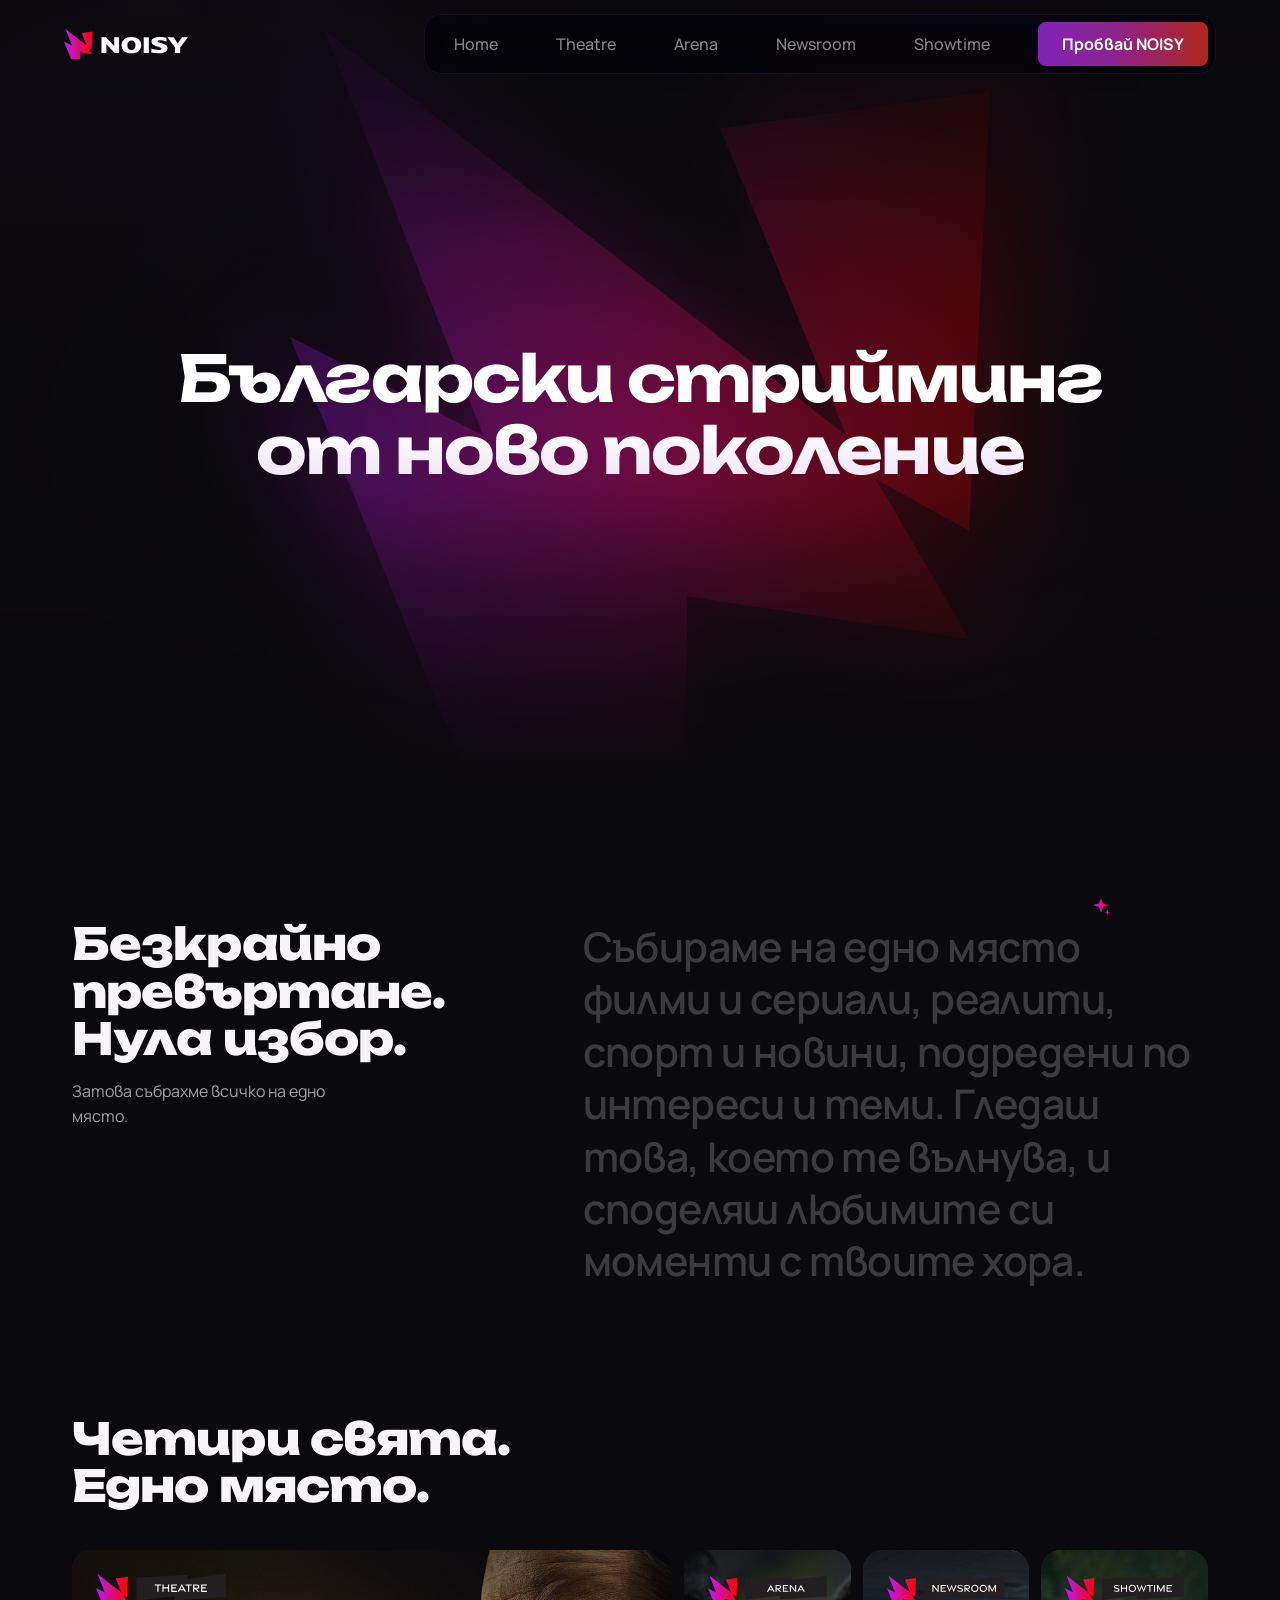
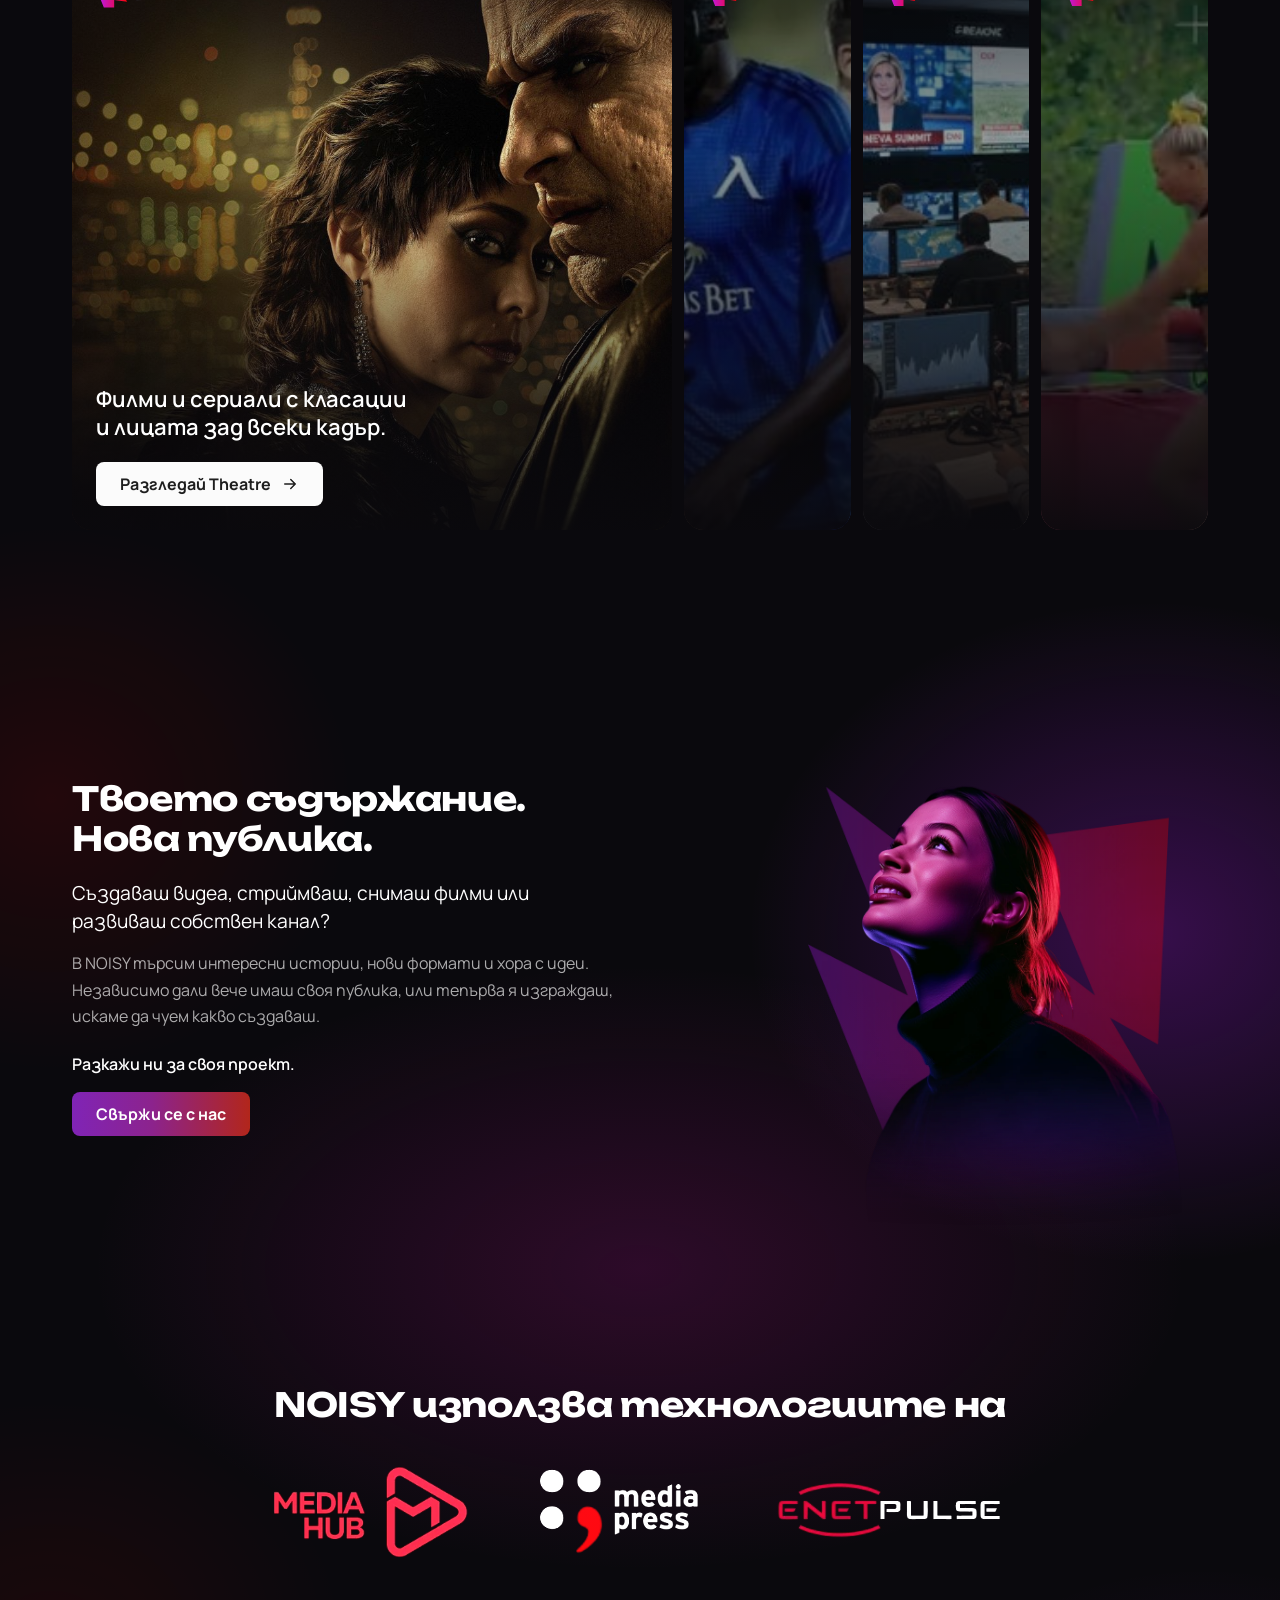
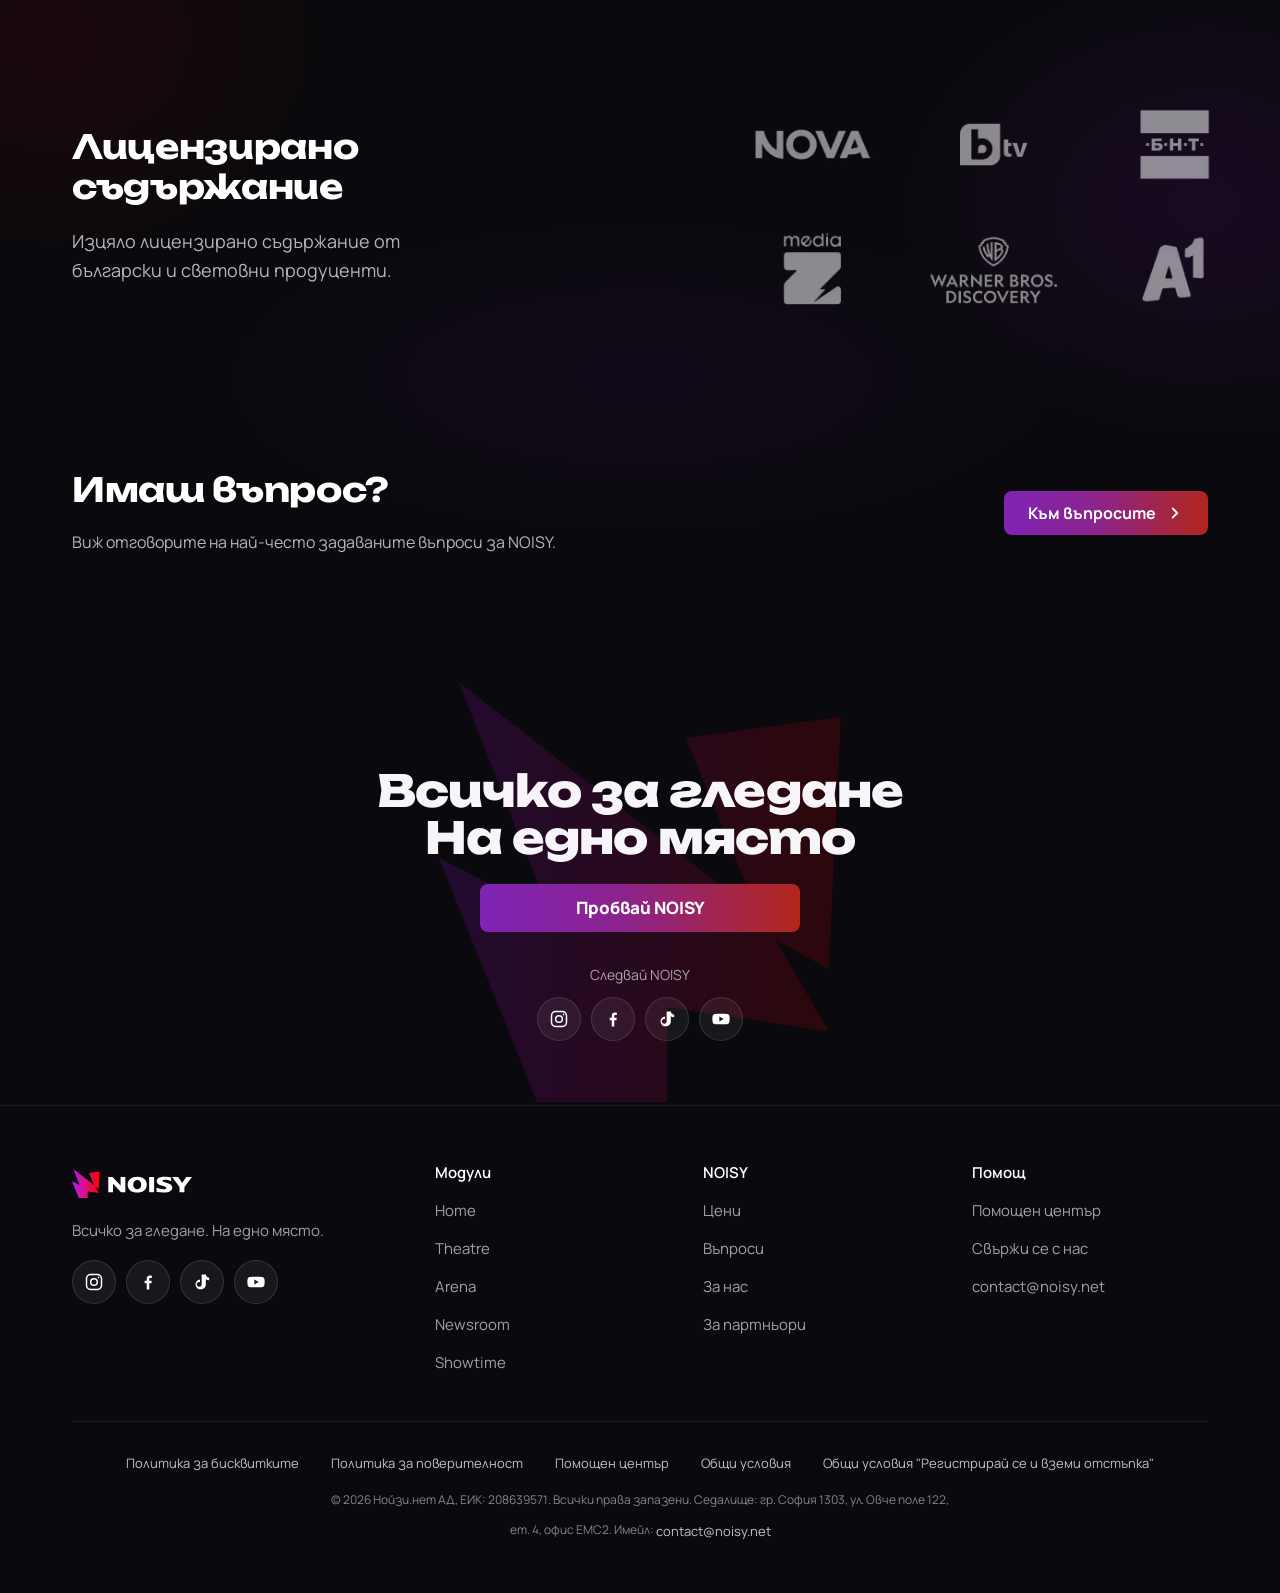
==== commit c25e4067: "v28: mobile spacing to measured standard (~72px between sections), lili iframe fits content on phone" ====
--- a/about.html
+++ b/about.html
@@ -12,7 +12,7 @@
 <link href="https://fonts.googleapis.com/css2?family=Manrope:wght@400;500;600;700;800&family=Unbounded:wght@400;500;600;700;800&display=swap" rel="stylesheet">
 <link rel="preload" as="image" href="img/hero-bg.jpg">
 <link rel="stylesheet" href="site23.css?v=1"><link rel="stylesheet" href="v12.css"><link rel="stylesheet" href="v13.css"><link rel="stylesheet" href="v14.css"><link rel="stylesheet" href="v15.css"><link rel="stylesheet" href="v19.css?v=15"><link rel="stylesheet" href="brand.css?v=18"><link rel="stylesheet" href="v21.css?v=7"><link rel="stylesheet" href="v22.css?v=11"><link rel="stylesheet" href="v23.css?v=24"><link rel="stylesheet" href="about23.css?v=11"><link rel="stylesheet" href="about-flow.css?v=27">
-</head>
+<link rel="stylesheet" href="m28.css?v=4"></head>
 <body class="clean za">
 <script>document.documentElement.classList.add("nonotes")</script>
 <div class="progress" id="prog"></div>
--- a/m28.css
+++ b/m28.css
@@ -0,0 +1,18 @@
+/* 21.10 (Коста: „на телефон отстоянията са прекалено големи, виж какъв е стандартът“).
+   Стандарт: измерената библиотека (.design-library, apple.com) - на телефон стъпките между блоковете са 41-47px,
+   на компютър 80-156px. Тук: между секциите ~72px (32 отдолу + 40 отгоре), вътре в секцията ~40-48px.
+   Само за телефон (до 734px), зарежда се последен. */
+@media(max-width:734px){
+ main>section.sec,main>section.nfaq,main>section.k26-om,main>section.ar-sec{padding-top:40px!important;padding-bottom:32px!important}
+ footer.foot{padding-top:40px!important}
+ .platforms .wa{padding-top:0!important;padding-bottom:0!important}
+ main>section#livescore{margin-top:0!important}
+ /* Theatre: бележката под логата -> „Повече от гледането.“ беше 110px (Arena 50px) */
+ .th-page main>section#kak{margin-top:-130px!important}
+ /* За нас */
+ main>section.za-sec,main>section.za-creator{padding-top:40px!important}
+ .a7-tk,.a7-lic,.a7-questions{padding-top:40px!important;padding-bottom:32px!important}
+ .a7-questions>.w{padding-top:0!important}
+ .za-creator{padding-bottom:32px!important}
+ .za-end{padding-top:48px!important;margin-top:32px!important}
+}
